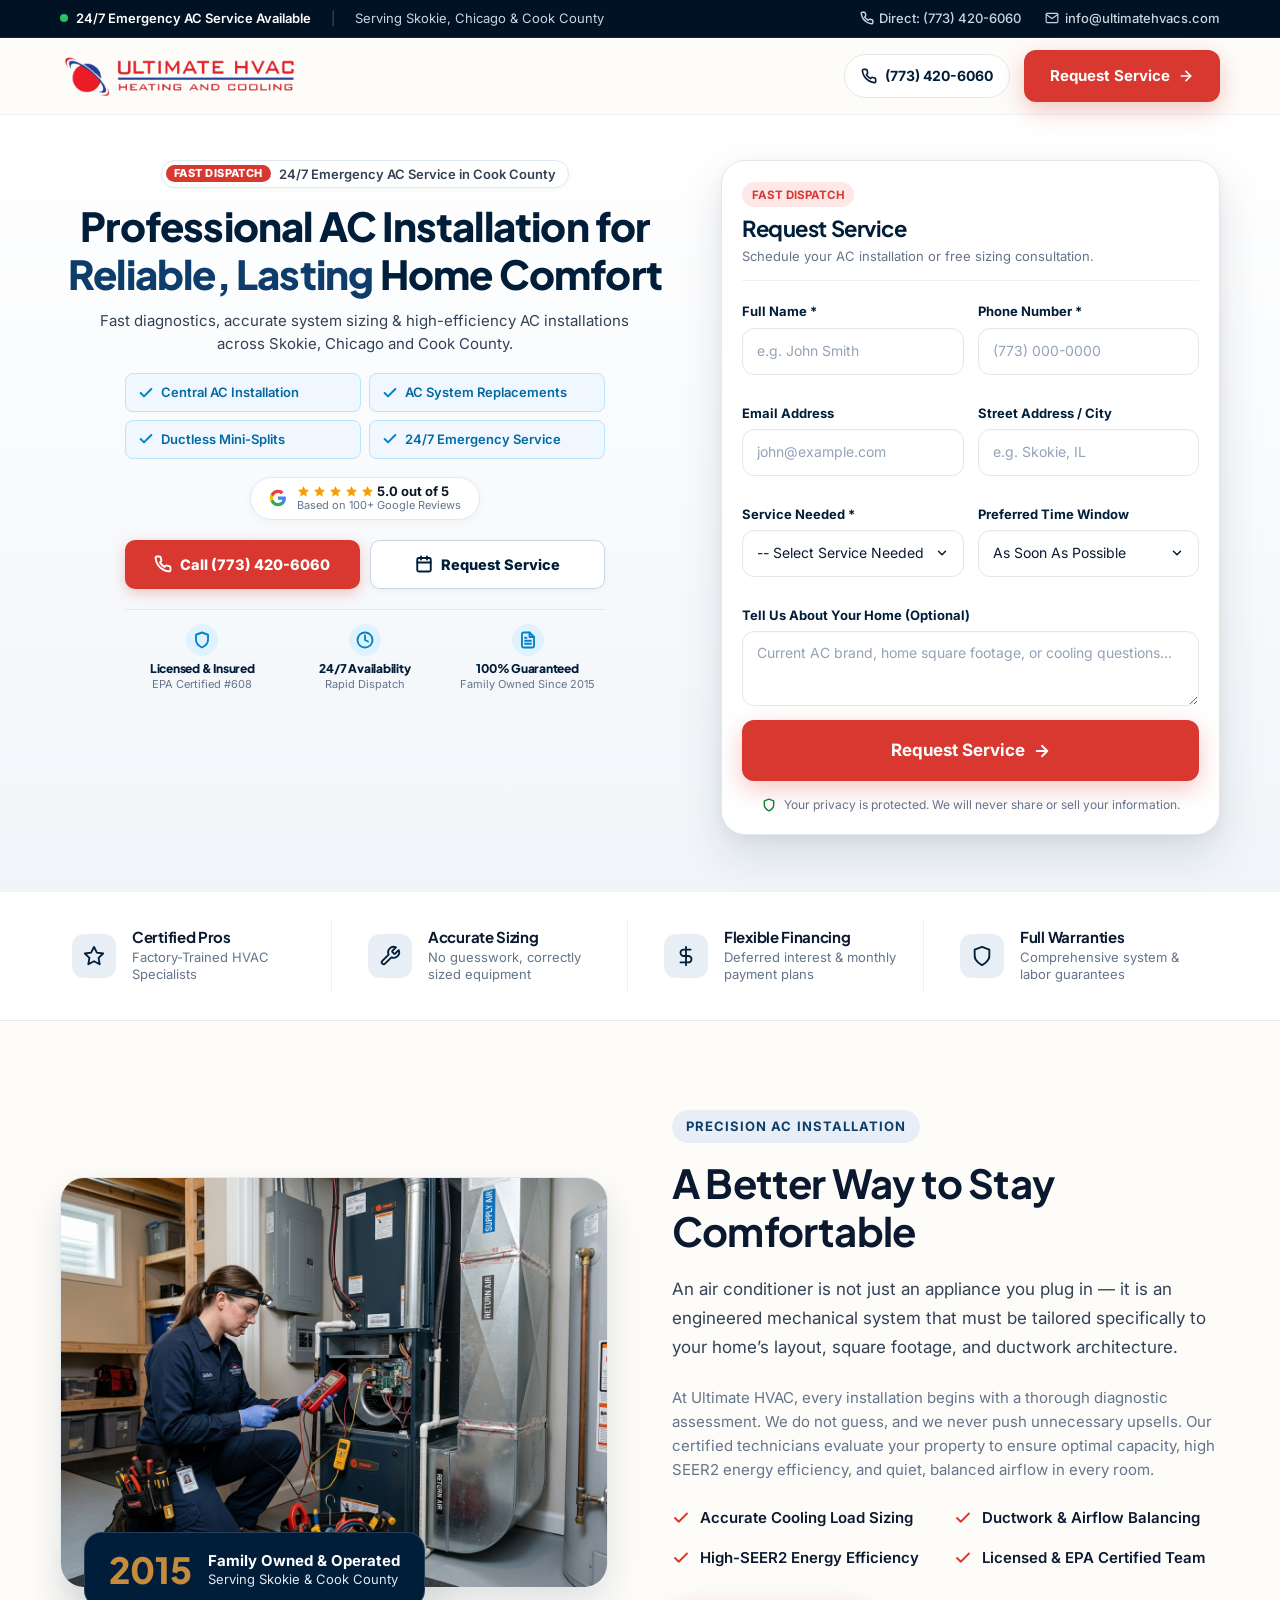
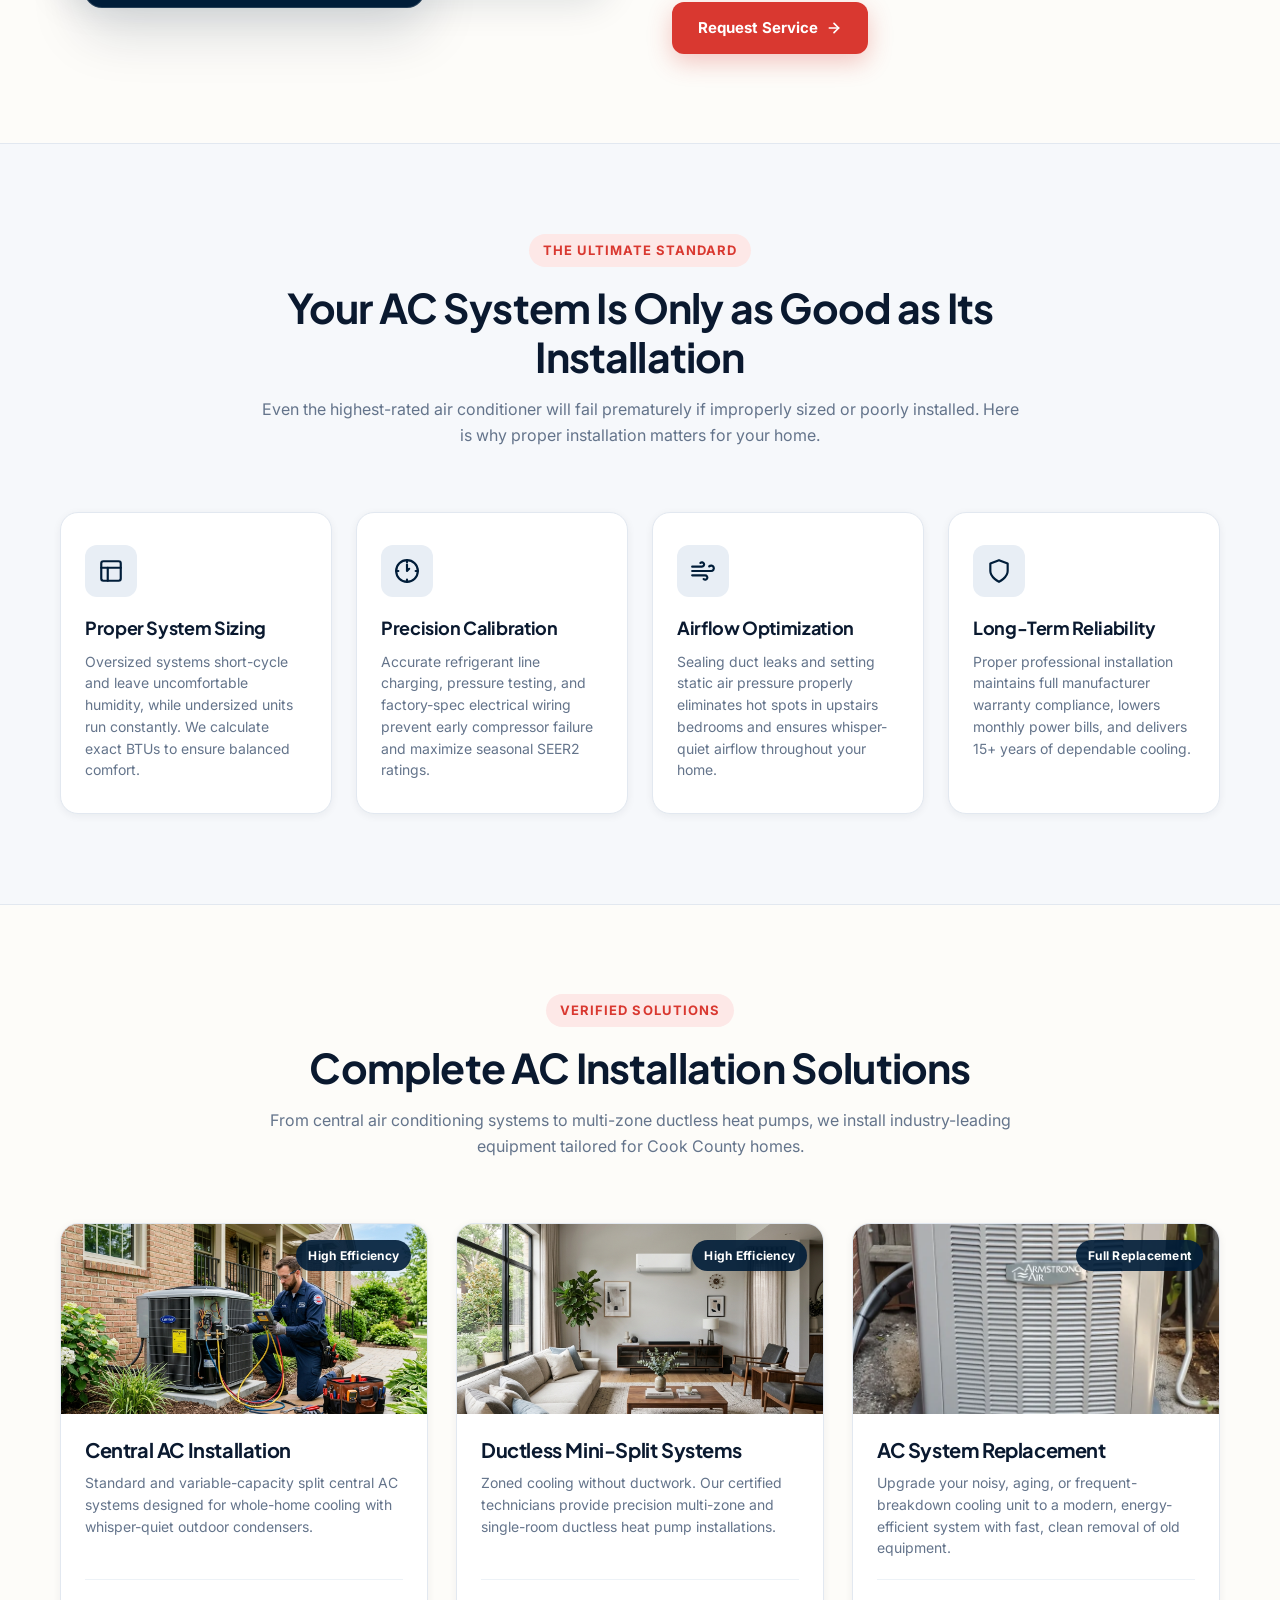
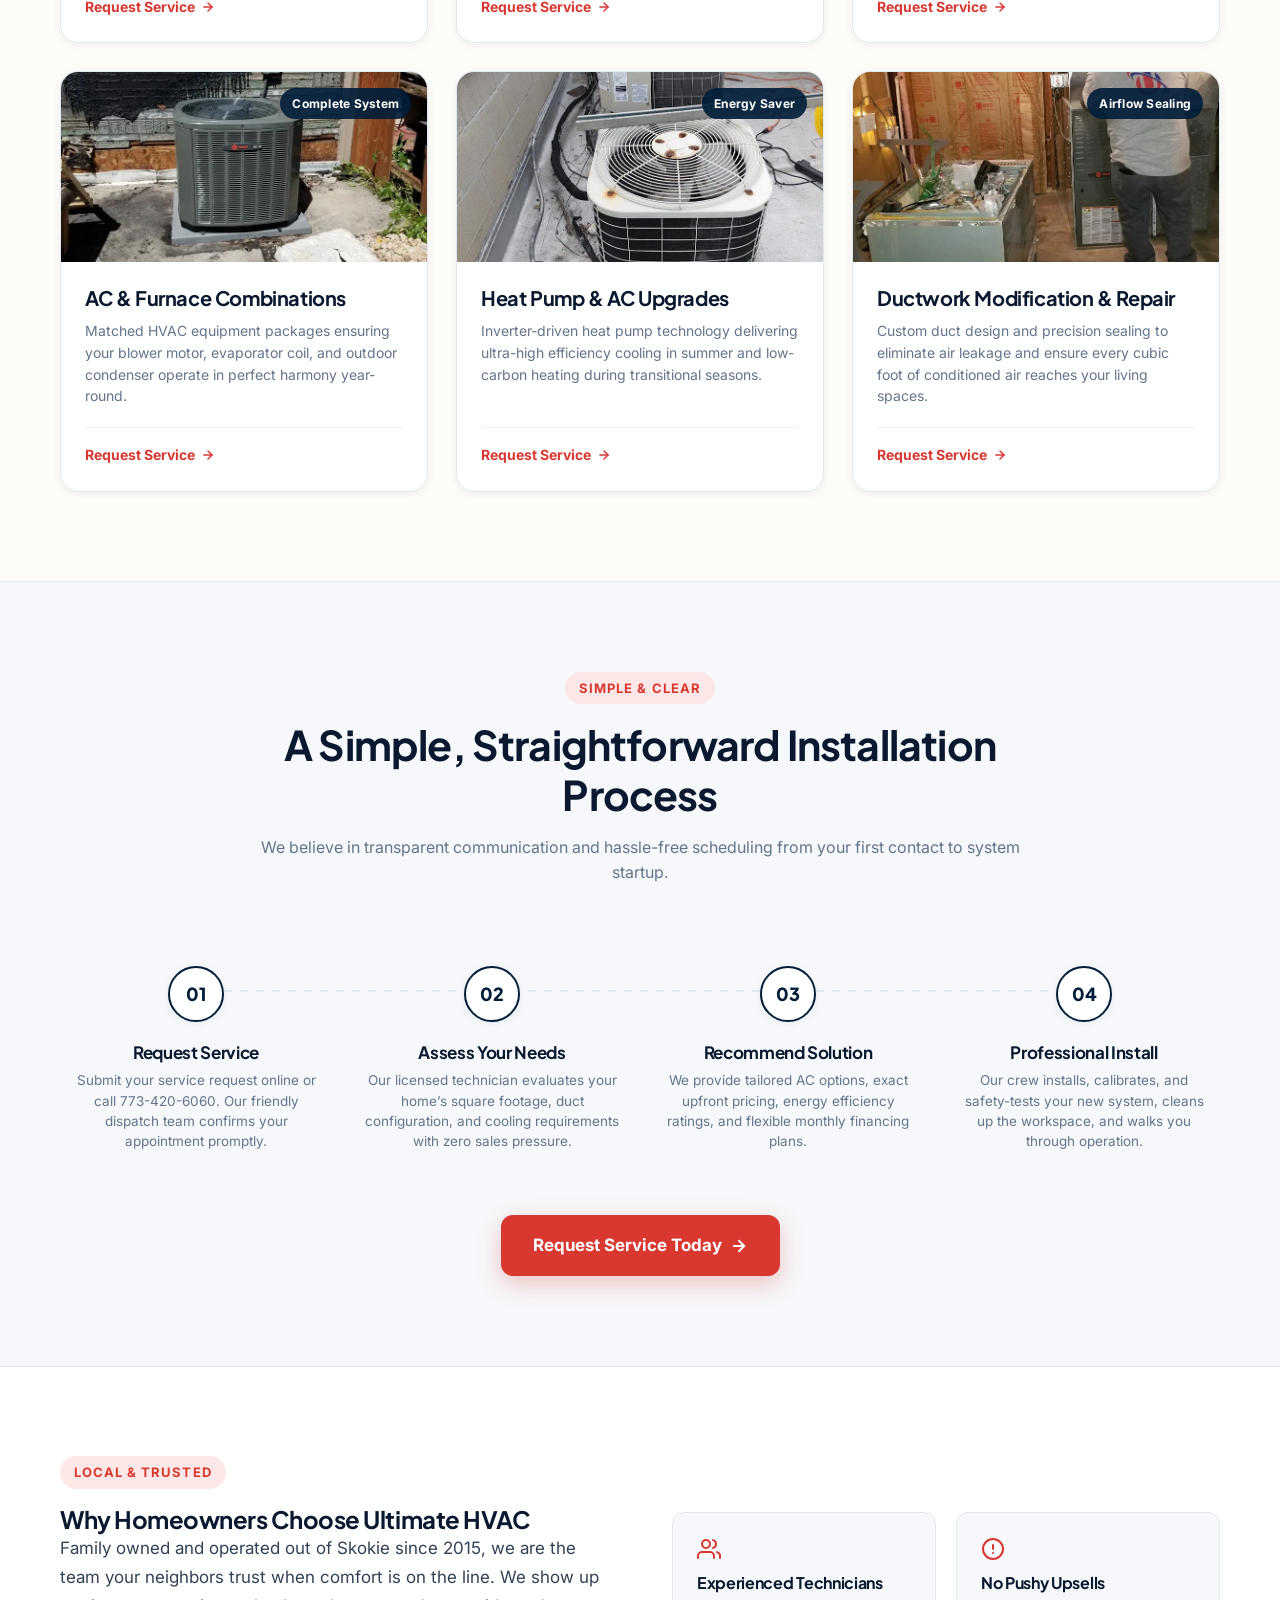
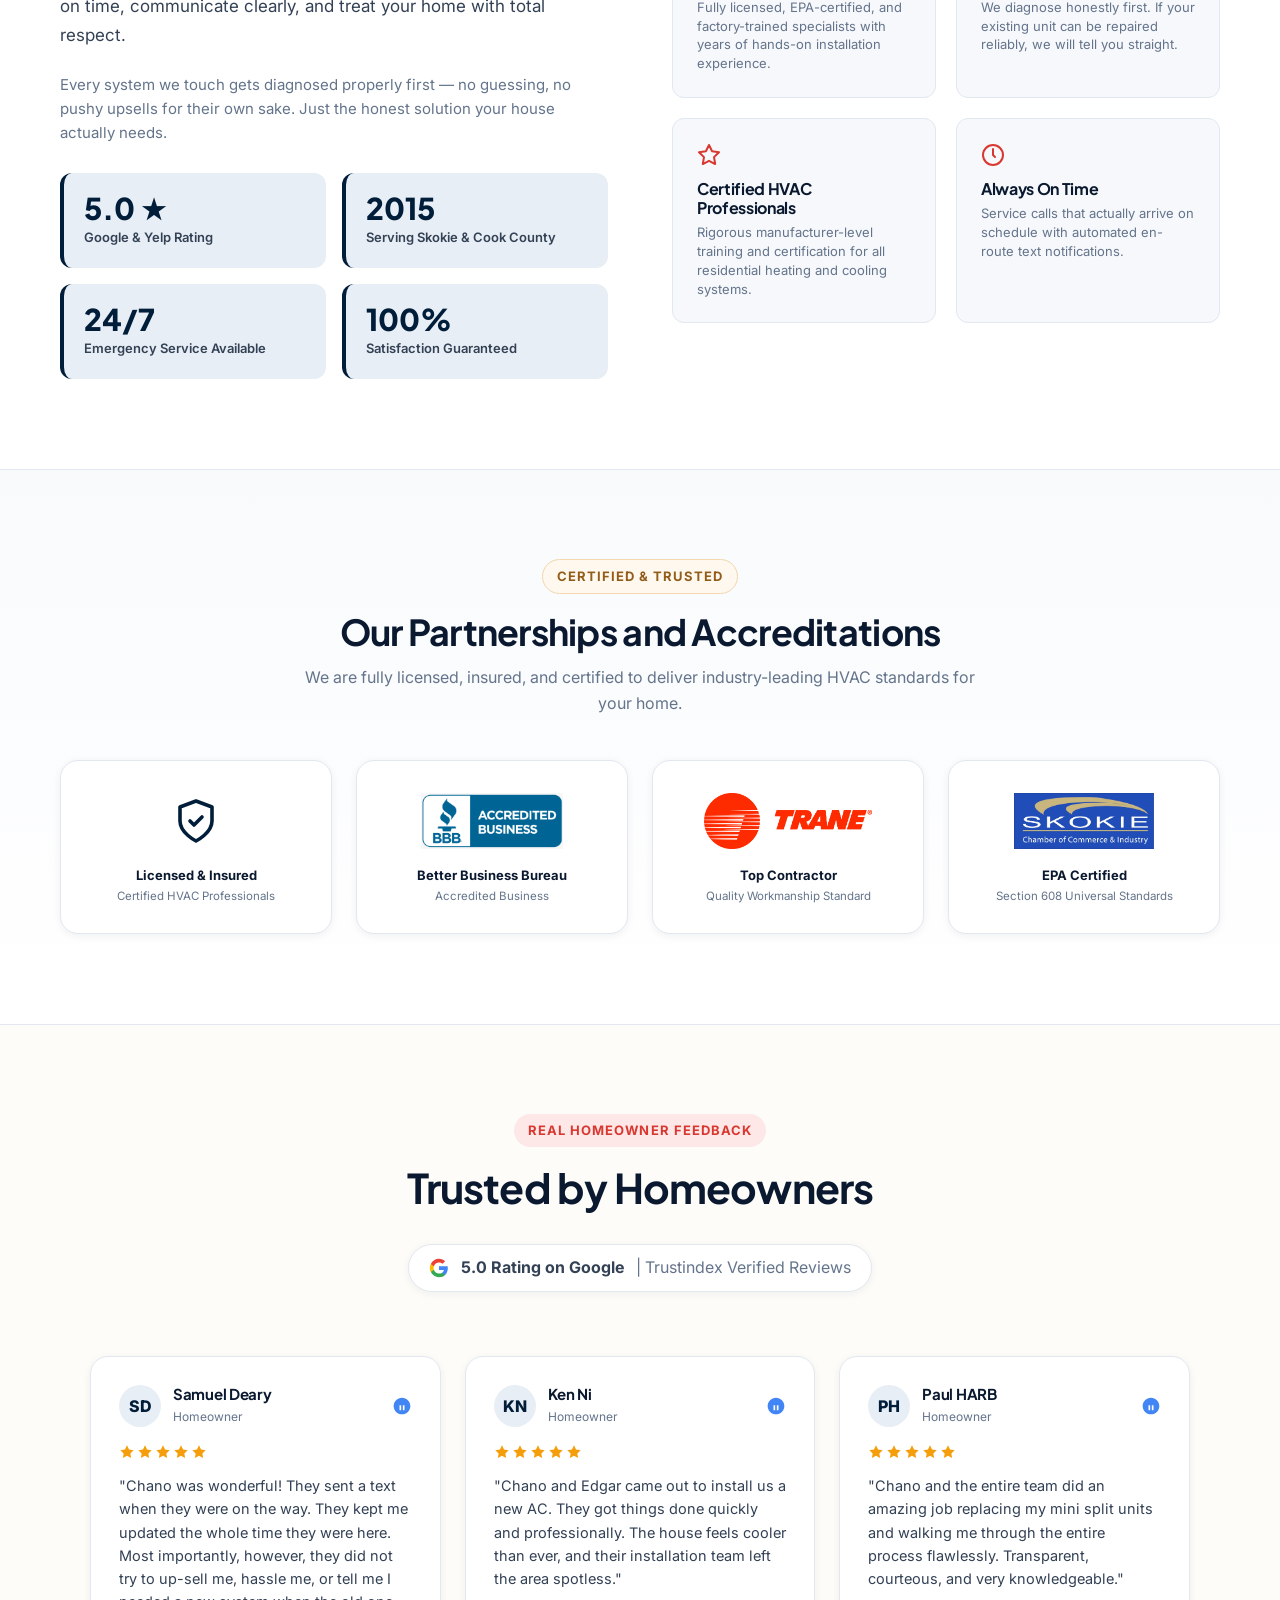
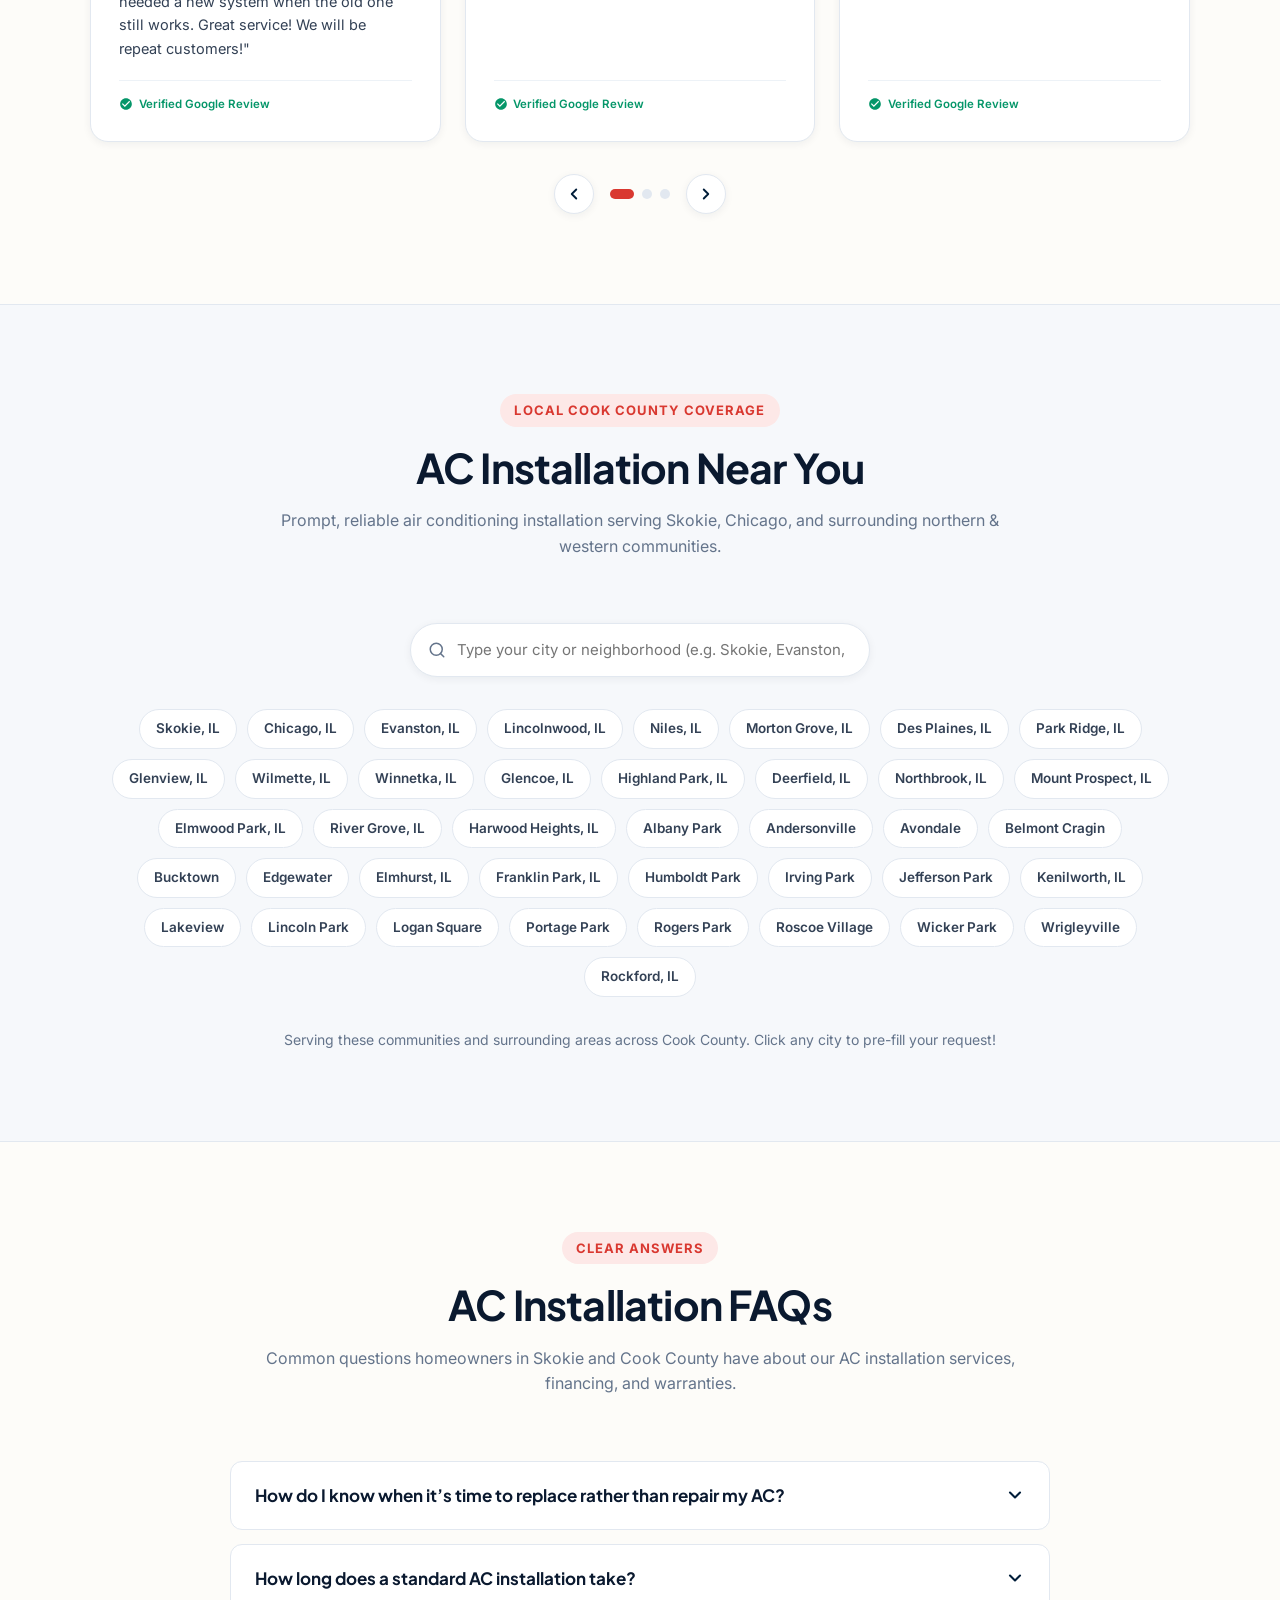
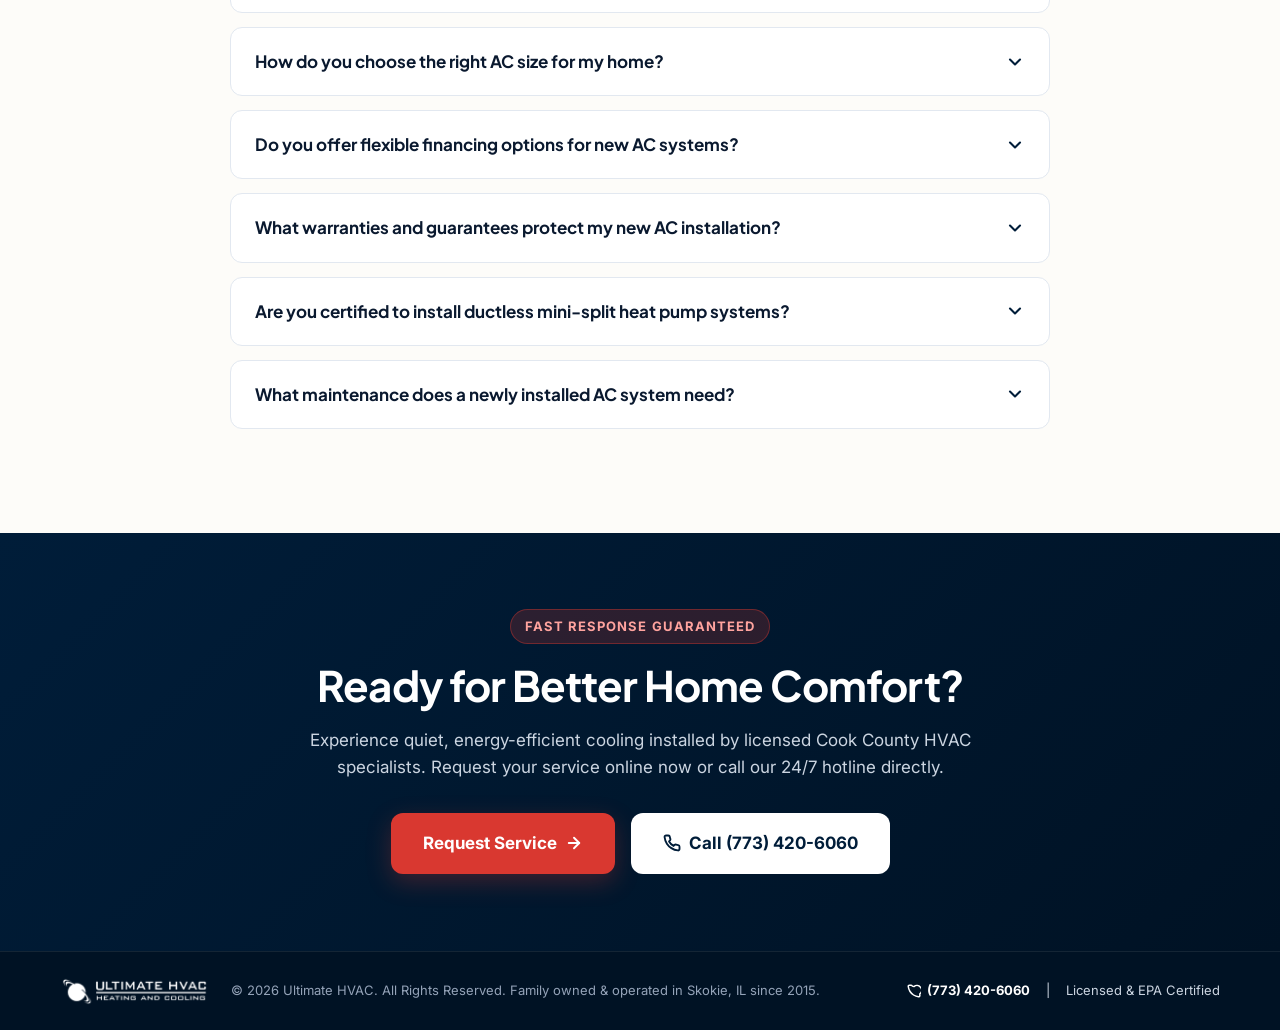
==== index.html @ 43d74edd "AC Installation or Thank You Page" ====
<!DOCTYPE html>
<html lang="en">
<head>
  <meta charset="UTF-8">
  <meta name="viewport" content="width=device-width, initial-scale=1.0">
  <title>Professional AC Installation in Skokie & Chicago, IL | Ultimate HVAC</title>
  <meta name="description" content="Professional AC installation and replacement by Ultimate HVAC. Certified HVAC professionals, licensed technicians, honest pricing, and 24/7 emergency service in Skokie, Chicago & Cook County. Request service today!">
  <link rel="canonical" href="https://staging.advancedmarketers.co/ultimatehvac/ac-installation/">
  <link rel="icon" type="image/webp" href="assets/images/favicon.webp">

  <!-- OpenGraph Metadata -->
  <meta property="og:title" content="Professional AC Installation | Ultimate HVAC">
  <meta property="og:description" content="Keep your home cool with professional AC installation from Ultimate HVAC. Sized and installed correctly the first time. Certified HVAC professionals & factory-trained technicians.">
  <meta property="og:image" content="assets/images/hero-ac-installation.jpg">
  <meta property="og:type" content="website">

  <!-- Stylesheet -->
  <link rel="stylesheet" href="css/styles.css">

  <!-- Schema.org LocalBusiness Structured Data -->
  <script type="application/ld+json">
  {
    "@context": "https://schema.org",
    "@type": "HVACBusiness",
    "name": "Ultimate HVAC",
    "image": "assets/images/logo.png",
    "telephone": "773-420-6060",
    "email": "info@ultimatehvacs.com",
    "address": {
      "@type": "PostalAddress",
      "addressLocality": "Skokie",
      "addressRegion": "IL",
      "addressCountry": "US"
    },
    "areaServed": ["Skokie", "Chicago", "Evanston", "Niles", "Morton Grove", "Des Plaines", "Cook County"],
    "aggregateRating": {
      "@type": "AggregateRating",
      "ratingValue": "5.0",
      "reviewCount": "100"
    },
    "openingHoursSpecification": [
      {
        "@type": "OpeningHoursSpecification",
        "dayOfWeek": ["Monday", "Tuesday", "Wednesday", "Thursday", "Friday"],
        "opens": "07:00",
        "closes": "17:00"
      },
      {
        "@type": "OpeningHoursSpecification",
        "dayOfWeek": ["Monday", "Tuesday", "Wednesday", "Thursday", "Friday", "Saturday", "Sunday"],
        "description": "24/7 Emergency Service Available"
      }
    ]
  }
  </script>
</head>
<body>

  <!-- ==========================================================================
       1. Top Emergency Alert Bar
       ========================================================================== -->
  <div class="top-bar" id="top-bar">
    <div class="container top-bar-inner">
      <div class="top-bar-left">
        <span class="emergency-pulse">
          <span class="pulse-dot" aria-hidden="true"></span>
          24/7 Emergency AC Service Available
        </span>
        <span class="top-bar-divider" style="opacity: 0.3;">|</span>
        <span style="font-size: 0.8125rem; color: #CBD5E1;">Serving Skokie, Chicago & Cook County</span>
      </div>
      <div class="top-bar-right">
        <a href="tel:773-420-6060" class="top-bar-link" id="topbar-phone-link">
          <svg width="14" height="14" viewBox="0 0 24 24" fill="none" stroke="currentColor" stroke-width="2.5" stroke-linecap="round" stroke-linejoin="round" aria-hidden="true"><path d="M22 16.92v3a2 2 0 0 1-2.18 2 19.79 19.79 0 0 1-8.63-3.07 19.5 19.5 0 0 1-6-6 19.79 19.79 0 0 1-3.07-8.67A2 2 0 0 1 4.11 2h3a2 2 0 0 1 2 1.72 12.84 12.84 0 0 0 .7 2.81 2 2 0 0 1-.45 2.11L8.09 9.91a16 16 0 0 0 6 6l1.27-1.27a2 2 0 0 1 2.11-.45 12.84 12.84 0 0 0 2.81.7A2 2 0 0 1 22 16.92z"/></svg>
          Direct: (773) 420-6060
        </a>
        <a href="mailto:info@ultimatehvacs.com" class="top-bar-link" id="topbar-email-link">
          <svg width="14" height="14" viewBox="0 0 24 24" fill="none" stroke="currentColor" stroke-width="2" stroke-linecap="round" stroke-linejoin="round" aria-hidden="true"><path d="M4 4h16c1.1 0 2 .9 2 2v12c0 1.1-.9 2-2 2H4c-1.1 0-2-.9-2-2V6c0-1.1.9-2 2-2z"/><polyline points="22,6 12,13 2,6"/></svg>
          info@ultimatehvacs.com
        </a>
      </div>
    </div>
  </div>

  <!-- ==========================================================================
       2. Header (Logo + Direct Phone + Request Service CTA)
       ========================================================================== -->
  <header class="site-header" id="main-header">
    <div class="container header-inner">
      <a href="#top" class="logo-wrapper" id="header-logo-link" aria-label="Ultimate HVAC Homepage">
        <img src="assets/images/logo.png" alt="Ultimate HVAC Logo" class="brand-logo" width="220" height="44">
      </a>

      <div class="header-ctas">
        <a href="tel:773-420-6060" class="header-phone" id="header-call-btn" title="Call Ultimate HVAC">
          <svg width="16" height="16" viewBox="0 0 24 24" fill="none" stroke="currentColor" stroke-width="2.5" stroke-linecap="round" stroke-linejoin="round" aria-hidden="true"><path d="M22 16.92v3a2 2 0 0 1-2.18 2 19.79 19.79 0 0 1-8.63-3.07 19.5 19.5 0 0 1-6-6 19.79 19.79 0 0 1-3.07-8.67A2 2 0 0 1 4.11 2h3a2 2 0 0 1 2 1.72 12.84 12.84 0 0 0 .7 2.81 2 2 0 0 1-.45 2.11L8.09 9.91a16 16 0 0 0 6 6l1.27-1.27a2 2 0 0 1 2.11-.45 12.84 12.84 0 0 0 2.81.7A2 2 0 0 1 22 16.92z"/></svg>
          <span>(773) 420-6060</span>
        </a>
        <a href="#request-service" class="btn btn-primary" id="header-request-service-btn">
          Request Service
          <svg width="16" height="16" viewBox="0 0 24 24" fill="none" stroke="currentColor" stroke-width="2.5" stroke-linecap="round" stroke-linejoin="round" aria-hidden="true"><line x1="5" y1="12" x2="19" y2="12"/><polyline points="12 5 19 12 12 19"/></svg>
        </a>
      </div>
    </div>
  </header>

  <main id="main-content">
    <!-- ==========================================================================
         3. Hero Section (Rebuilt with High-Converting Reference Structure)
         ========================================================================== -->
    <section class="hero-section" id="hero">
      <div class="container hero-grid">
        <!-- Hero Content Column -->
        <div class="hero-content">
          <!-- 1. Badge (top): Small pill/tag + supporting text in a single line, centered -->
          <div class="hero-badge-pill" id="hero-badge">
            <span class="hero-badge-tag">FAST DISPATCH</span>
            <span class="hero-badge-text">24/7 Emergency AC Service in Cook County</span>
          </div>

          <!-- 2. H1 Heading: Center-aligned, bold, large font -->
          <h1 class="hero-title" id="hero-heading">
            Professional AC Installation for <span class="highlight">Reliable, Lasting</span> Home Comfort
          </h1>

          <!-- 3. Description: Center-aligned, short paragraph below the H1 -->
          <p class="hero-subtitle" id="hero-description">
            Fast diagnostics, accurate system sizing & high-efficiency AC installations across Skokie, Chicago and Cook County.
          </p>

          <!-- 4. Checkpoints: 2-column, 2-row grid of light rounded pills with checkmark -->
          <div class="hero-checkpoints-grid" id="hero-checkpoints">
            <div class="checkpoint-pill">
              <svg width="16" height="16" viewBox="0 0 24 24" fill="none" stroke="currentColor" stroke-width="3" stroke-linecap="round" stroke-linejoin="round" aria-hidden="true"><polyline points="20 6 9 17 4 12"/></svg>
              <span>Central AC Installation</span>
            </div>
            <div class="checkpoint-pill">
              <svg width="16" height="16" viewBox="0 0 24 24" fill="none" stroke="currentColor" stroke-width="3" stroke-linecap="round" stroke-linejoin="round" aria-hidden="true"><polyline points="20 6 9 17 4 12"/></svg>
              <span>AC System Replacements</span>
            </div>
            <div class="checkpoint-pill">
              <svg width="16" height="16" viewBox="0 0 24 24" fill="none" stroke="currentColor" stroke-width="3" stroke-linecap="round" stroke-linejoin="round" aria-hidden="true"><polyline points="20 6 9 17 4 12"/></svg>
              <span>Ductless Mini-Splits</span>
            </div>
            <div class="checkpoint-pill">
              <svg width="16" height="16" viewBox="0 0 24 24" fill="none" stroke="currentColor" stroke-width="3" stroke-linecap="round" stroke-linejoin="round" aria-hidden="true"><polyline points="20 6 9 17 4 12"/></svg>
              <span>24/7 Emergency Service</span>
            </div>
          </div>

          <!-- 5. Google Rating Badge: Centered pill-shaped badge with Google "G" logo, star rating & reviews -->
          <div class="hero-google-rating-pill" id="hero-google-rating">
            <svg class="google-logo-svg" width="18" height="18" viewBox="0 0 24 24" aria-hidden="true">
              <path fill="#4285F4" d="M22.56 12.25c0-.78-.07-1.53-.2-2.25H12v4.26h5.92c-.26 1.37-1.04 2.53-2.21 3.31v2.77h3.57c2.08-1.92 3.28-4.74 3.28-8.09z"/>
              <path fill="#34A853" d="M12 23c2.97 0 5.46-.98 7.28-2.66l-3.57-2.77c-.98.66-2.23 1.06-3.71 1.06-2.86 0-5.29-1.93-6.16-4.53H2.18v2.84C3.99 20.53 7.7 23 12 23z"/>
              <path fill="#FBBC05" d="M5.84 14.09c-.22-.66-.35-1.36-.35-2.09s.13-1.43.35-2.09V7.06H2.18C1.43 8.55 1 10.22 1 12s.43 3.45 1.18 4.94l2.85-2.22.81-.63z"/>
              <path fill="#EA4335" d="M12 5.38c1.62 0 3.06.56 4.21 1.64l3.15-3.15C17.45 2.09 14.97 1 12 1 7.7 1 3.99 3.47 2.18 7.06l3.66 2.84c.87-2.6 3.3-4.52 6.16-4.52z"/>
            </svg>
            <div class="google-rating-stars-text">
              <div class="rating-stars-inline">
                <svg width="13" height="13" viewBox="0 0 24 24" fill="#F59E0B"><polygon points="12 2 15.09 8.26 22 9.27 17 14.14 18.18 21.02 12 17.77 5.82 21.02 7 14.14 2 9.27 8.91 8.26 12 2"/></svg>
                <svg width="13" height="13" viewBox="0 0 24 24" fill="#F59E0B"><polygon points="12 2 15.09 8.26 22 9.27 17 14.14 18.18 21.02 12 17.77 5.82 21.02 7 14.14 2 9.27 8.91 8.26 12 2"/></svg>
                <svg width="13" height="13" viewBox="0 0 24 24" fill="#F59E0B"><polygon points="12 2 15.09 8.26 22 9.27 17 14.14 18.18 21.02 12 17.77 5.82 21.02 7 14.14 2 9.27 8.91 8.26 12 2"/></svg>
                <svg width="13" height="13" viewBox="0 0 24 24" fill="#F59E0B"><polygon points="12 2 15.09 8.26 22 9.27 17 14.14 18.18 21.02 12 17.77 5.82 21.02 7 14.14 2 9.27 8.91 8.26 12 2"/></svg>
                <svg width="13" height="13" viewBox="0 0 24 24" fill="#F59E0B"><polygon points="12 2 15.09 8.26 22 9.27 17 14.14 18.18 21.02 12 17.77 5.82 21.02 7 14.14 2 9.27 8.91 8.26 12 2"/></svg>
                <strong>5.0 out of 5</strong>
              </div>
              <span class="rating-subtext">Based on 100+ Google Reviews</span>
            </div>
          </div>

          <!-- 6. CTA Buttons: Two buttons side-by-side — primary "Call" & secondary "Request Service" -->
          <div class="hero-cta-buttons" id="hero-actions">
            <a href="tel:773-420-6060" class="btn-hero-call" id="hero-call-cta">
              <svg width="18" height="18" viewBox="0 0 24 24" fill="none" stroke="currentColor" stroke-width="2.5" stroke-linecap="round" stroke-linejoin="round" aria-hidden="true"><path d="M22 16.92v3a2 2 0 0 1-2.18 2 19.79 19.79 0 0 1-8.63-3.07 19.5 19.5 0 0 1-6-6 19.79 19.79 0 0 1-3.07-8.67A2 2 0 0 1 4.11 2h3a2 2 0 0 1 2 1.72 12.84 12.84 0 0 0 .7 2.81 2 2 0 0 1-.45 2.11L8.09 9.91a16 16 0 0 0 6 6l1.27-1.27a2 2 0 0 1 2.11-.45 12.84 12.84 0 0 0 2.81.7A2 2 0 0 1 22 16.92z"/></svg>
              <span>Call (773) 420-6060</span>
            </a>
            <a href="#request-service" class="btn-hero-request" id="hero-request-cta">
              <svg width="18" height="18" viewBox="0 0 24 24" fill="none" stroke="currentColor" stroke-width="2.5" stroke-linecap="round" stroke-linejoin="round" aria-hidden="true"><rect x="3" y="4" width="18" height="18" rx="2" ry="2"/><line x1="16" y1="2" x2="16" y2="6"/><line x1="8" y1="2" x2="8" y2="6"/><line x1="3" y1="10" x2="21" y2="10"/></svg>
              <span>Request Service</span>
            </a>
          </div>

          <!-- 7. Trust Indicators: Thin divider line + 3-column row with icon + heading + sub-text -->
          <div class="hero-trust-indicators" id="hero-trust-row">
            <div class="trust-indicator-item">
              <div class="trust-indicator-icon">
                <svg width="18" height="18" viewBox="0 0 24 24" fill="none" stroke="currentColor" stroke-width="2.5" stroke-linecap="round" stroke-linejoin="round" aria-hidden="true"><path d="M12 22s8-4 8-10V5l-8-3-8 3v7c0 6 8 10 8 10z"/></svg>
              </div>
              <h4>Licensed & Insured</h4>
              <p>EPA Certified #608</p>
            </div>

            <div class="trust-indicator-item">
              <div class="trust-indicator-icon">
                <svg width="18" height="18" viewBox="0 0 24 24" fill="none" stroke="currentColor" stroke-width="2.5" stroke-linecap="round" stroke-linejoin="round" aria-hidden="true"><circle cx="12" cy="12" r="10"/><polyline points="12 6 12 12 16 14"/></svg>
              </div>
              <h4>24/7 Availability</h4>
              <p>Rapid Dispatch</p>
            </div>

            <div class="trust-indicator-item">
              <div class="trust-indicator-icon">
                <svg width="18" height="18" viewBox="0 0 24 24" fill="none" stroke="currentColor" stroke-width="2.5" stroke-linecap="round" stroke-linejoin="round" aria-hidden="true"><path d="M14 2H6a2 2 0 0 0-2 2v16a2 2 0 0 0 2 2h12a2 2 0 0 0 2-2V8z"/><polyline points="14 2 14 8 20 8"/><line x1="16" y1="13" x2="8" y2="13"/><line x1="16" y1="17" x2="8" y2="17"/><polyline points="10 9 9 9 8 9"/></svg>
              </div>
              <h4>100% Guaranteed</h4>
              <p>Family Owned Since 2015</p>
            </div>
          </div>
        </div>

        <!-- Right Form Column (Replacing Hero Image) -->
        <div class="hero-form-wrapper" id="request-service">
          <div class="hero-form-card" id="service-form-container">
            <div id="service-form-inner">
              <div class="hero-form-header">
                <span class="hero-form-badge">Fast Dispatch</span>
                <h3>Request Service</h3>
                <p>Schedule your AC installation or free sizing consultation.</p>
              </div>

              <form id="ac-service-request-form" novalidate>
                <div class="form-row">
                  <div class="form-group">
                    <label for="fullname">Full Name *</label>
                    <input type="text" id="fullname" name="fullname" class="form-control" placeholder="e.g. John Smith" required>
                    <div class="field-error">Please enter your full name</div>
                  </div>

                  <div class="form-group">
                    <label for="phone">Phone Number *</label>
                    <input type="tel" id="phone" name="phone" class="form-control" placeholder="(773) 000-0000" required>
                    <div class="field-error">Please enter a valid phone number</div>
                  </div>
                </div>

                <div class="form-row">
                  <div class="form-group">
                    <label for="email">Email Address</label>
                    <input type="email" id="email" name="email" class="form-control" placeholder="john@example.com">
                    <div class="field-error">Please enter a valid email</div>
                  </div>

                  <div class="form-group">
                    <label for="address">Street Address / City</label>
                    <input type="text" id="address" name="address" class="form-control" placeholder="e.g. Skokie, IL">
                  </div>
                </div>

                <div class="form-row">
                  <div class="form-group">
                    <label for="service_type">Service Needed *</label>
                    <select id="service_type" name="service_type" class="form-control" required>
                      <option value="">-- Select Service Needed --</option>
                      <option value="Central AC Installation">New Central AC Installation</option>
                      <option value="AC Replacement">AC System Replacement</option>
                      <option value="Ductless Mini-Split Installation">Ductless Mini-Split Installation</option>
                      <option value="AC & Furnace Combination">AC & Furnace Combination</option>
                      <option value="Heat Pump & AC Upgrade">Energy-Efficient Heat Pump Upgrade</option>
                      <option value="Ductwork Optimization">Ductwork Modification & Airflow</option>
                      <option value="System Sizing Assessment">AC Diagnostic & Sizing Consultation</option>
                    </select>
                    <div class="field-error">Please select a service</div>
                  </div>

                  <div class="form-group">
                    <label for="preferred_time">Preferred Time Window</label>
                    <select id="preferred_time" name="preferred_time" class="form-control">
                      <option value="As Soon As Possible">As Soon As Possible</option>
                      <option value="Morning (7:00 AM - 12:00 PM)">Morning (7:00 AM - 12:00 PM)</option>
                      <option value="Afternoon (12:00 PM - 5:00 PM)">Afternoon (12:00 PM - 5:00 PM)</option>
                      <option value="Weekend / Emergency">Emergency / Specific Day</option>
                    </select>
                  </div>
                </div>

                <div class="form-group">
                  <label for="notes">Tell Us About Your Home (Optional)</label>
                  <textarea id="notes" name="notes" class="form-control" placeholder="Current AC brand, home square footage, or cooling questions..."></textarea>
                </div>

                <button type="submit" class="btn btn-primary btn-lg" style="width: 100%;" id="submit-request-btn">
                  Request Service
                  <svg width="18" height="18" viewBox="0 0 24 24" fill="none" stroke="currentColor" stroke-width="2.5" stroke-linecap="round" stroke-linejoin="round" aria-hidden="true"><line x1="5" y1="12" x2="19" y2="12"/><polyline points="12 5 19 12 12 19"/></svg>
                </button>

                <div class="form-trust-guarantee">
                  <svg width="14" height="14" viewBox="0 0 24 24" fill="none" stroke="currentColor" stroke-width="2.5" stroke-linecap="round" stroke-linejoin="round" aria-hidden="true"><path d="M12 22s8-4 8-10V5l-8-3-8 3v7c0 6 8 10 8 10z"/></svg>
                  <span>Your privacy is protected. We will never share or sell your information.</span>
                </div>
              </form>
            </div>

            <!-- Submission Confirmation State -->
            <div id="service-form-success" class="form-success-state">
              <div class="success-icon-circle">
                <svg width="32" height="32" viewBox="0 0 24 24" fill="none" stroke="currentColor" stroke-width="3" stroke-linecap="round" stroke-linejoin="round" aria-hidden="true"><polyline points="20 6 9 17 4 12"/></svg>
              </div>
              <h4>Service Request Received!</h4>
              <p id="submitted-customer-summary">
                Thank you! An Ultimate HVAC representative will contact you shortly to confirm your AC installation appointment.
              </p>
              <div style="background: var(--color-bg-subtle); padding: 1rem; border-radius: var(--radius-md); margin-bottom: 1.5rem; text-align: left; font-size: 0.875rem;">
                <strong>Need immediate assistance?</strong><br>
                Call our dispatch line at <a href="tel:773-420-6060" style="color: var(--color-cta); font-weight: 700;">(773) 420-6060</a> (Available 24/7).
              </div>
              <button type="button" class="btn btn-secondary" id="reset-form-btn">
                Submit Another Request
              </button>
            </div>
          </div>
        </div>
      </div>
    </section>

    <!-- ==========================================================================
         4. Trust / Benefits Bar
         ========================================================================== -->
    <section class="trust-bar-section" aria-label="Key Trust Factors">
      <div class="container">
        <div class="trust-bar-grid">
          <div class="trust-item">
            <div class="trust-icon-box">
              <svg width="22" height="22" viewBox="0 0 24 24" fill="none" stroke="currentColor" stroke-width="2" stroke-linecap="round" stroke-linejoin="round" aria-hidden="true"><path d="M12 2l3.09 6.26L22 9.27l-5 4.87 1.18 6.88L12 17.77l-6.18 3.25L7 14.14 2 9.27l6.91-1.01L12 2z"/></svg>
            </div>
            <div class="trust-text">
              <h4>Certified Pros</h4>
              <p>Factory-Trained HVAC Specialists</p>
            </div>
          </div>

          <div class="trust-item">
            <div class="trust-icon-box">
              <svg width="22" height="22" viewBox="0 0 24 24" fill="none" stroke="currentColor" stroke-width="2" stroke-linecap="round" stroke-linejoin="round" aria-hidden="true"><path d="M14.7 6.3a1 1 0 0 0 0 1.4l1.6 1.6a1 1 0 0 0 1.4 0l3.77-3.77a6 6 0 0 1-7.94 7.94l-6.91 6.91a2.12 2.12 0 0 1-3-3l6.91-6.91a6 6 0 0 1 7.94-7.94l-3.76 3.76z"/></svg>
            </div>
            <div class="trust-text">
              <h4>Accurate Sizing</h4>
              <p>No guesswork, correctly sized equipment</p>
            </div>
          </div>

          <div class="trust-item">
            <div class="trust-icon-box">
              <svg width="22" height="22" viewBox="0 0 24 24" fill="none" stroke="currentColor" stroke-width="2" stroke-linecap="round" stroke-linejoin="round" aria-hidden="true"><path d="M12 2v20M17 5H9.5a3.5 3.5 0 0 0 0 7h5a3.5 3.5 0 0 1 0 7H6"/></svg>
            </div>
            <div class="trust-text">
              <h4>Flexible Financing</h4>
              <p>Deferred interest & monthly payment plans</p>
            </div>
          </div>

          <div class="trust-item">
            <div class="trust-icon-box">
              <svg width="22" height="22" viewBox="0 0 24 24" fill="none" stroke="currentColor" stroke-width="2" stroke-linecap="round" stroke-linejoin="round" aria-hidden="true"><path d="M12 22s8-4 8-10V5l-8-3-8 3v7c0 6 8 10 8 10z"/></svg>
            </div>
            <div class="trust-text">
              <h4>Full Warranties</h4>
              <p>Comprehensive system & labor guarantees</p>
            </div>
          </div>
        </div>
      </div>
    </section>

    <!-- ==========================================================================
         5. AC Installation Introduction
         ========================================================================== -->
    <section class="intro-section section-padding" id="about-installation">
      <div class="container intro-grid">
        <div class="intro-image-container">
          <div class="intro-main-image">
            <img src="assets/images/intro-technician.jpg" alt="Ultimate HVAC certified technician inspecting indoor air handler and furnace installation" width="560" height="420" loading="lazy">
          </div>
          <div class="intro-experience-card" id="intro-experience-badge">
            <div class="exp-years">2015</div>
            <div class="exp-label">
              <strong>Family Owned & Operated</strong>
              Serving Skokie & Cook County
            </div>
          </div>
        </div>

        <div class="intro-content">
          <div class="eyebrow navy">Precision AC Installation</div>
          <h2>A Better Way to Stay Comfortable</h2>
          <p class="intro-lead">
            An air conditioner is not just an appliance you plug in — it is an engineered mechanical system that must be tailored specifically to your home’s layout, square footage, and ductwork architecture.
          </p>
          <p style="color: var(--color-text-muted); margin-bottom: 1.5rem; font-size: 0.9375rem;">
            At Ultimate HVAC, every installation begins with a thorough diagnostic assessment. We do not guess, and we never push unnecessary upsells. Our certified technicians evaluate your property to ensure optimal capacity, high SEER2 energy efficiency, and quiet, balanced airflow in every room.
          </p>

          <div class="intro-checklist">
            <div class="checklist-item">
              <svg width="18" height="18" viewBox="0 0 24 24" fill="none" stroke="currentColor" stroke-width="2.5" stroke-linecap="round" stroke-linejoin="round" aria-hidden="true"><polyline points="20 6 9 17 4 12"/></svg>
              <span>Accurate Cooling Load Sizing</span>
            </div>
            <div class="checklist-item">
              <svg width="18" height="18" viewBox="0 0 24 24" fill="none" stroke="currentColor" stroke-width="2.5" stroke-linecap="round" stroke-linejoin="round" aria-hidden="true"><polyline points="20 6 9 17 4 12"/></svg>
              <span>Ductwork & Airflow Balancing</span>
            </div>
            <div class="checklist-item">
              <svg width="18" height="18" viewBox="0 0 24 24" fill="none" stroke="currentColor" stroke-width="2.5" stroke-linecap="round" stroke-linejoin="round" aria-hidden="true"><polyline points="20 6 9 17 4 12"/></svg>
              <span>High-SEER2 Energy Efficiency</span>
            </div>
            <div class="checklist-item">
              <svg width="18" height="18" viewBox="0 0 24 24" fill="none" stroke="currentColor" stroke-width="2.5" stroke-linecap="round" stroke-linejoin="round" aria-hidden="true"><polyline points="20 6 9 17 4 12"/></svg>
              <span>Licensed & EPA Certified Team</span>
            </div>
          </div>

          <a href="#request-service" class="btn btn-primary" id="intro-request-btn">
            Request Service
            <svg width="16" height="16" viewBox="0 0 24 24" fill="none" stroke="currentColor" stroke-width="2.5" stroke-linecap="round" stroke-linejoin="round" aria-hidden="true"><line x1="5" y1="12" x2="19" y2="12"/><polyline points="12 5 19 12 12 19"/></svg>
          </a>
        </div>
      </div>
    </section>

    <!-- ==========================================================================
         6. Why Professional Installation Matters (Diagnostic Cards)
         ========================================================================== -->
    <section class="matters-section section-padding" id="why-installation-matters">
      <div class="container">
        <div class="section-header">
          <div class="eyebrow">The Ultimate Standard</div>
          <h2>Your AC System Is Only as Good as Its Installation</h2>
          <p>Even the highest-rated air conditioner will fail prematurely if improperly sized or poorly installed. Here is why proper installation matters for your home.</p>
        </div>

        <div class="matters-grid">
          <div class="matter-card" id="matter-card-sizing">
            <div class="matter-icon-box">
              <svg width="26" height="26" viewBox="0 0 24 24" fill="none" stroke="currentColor" stroke-width="2" stroke-linecap="round" stroke-linejoin="round" aria-hidden="true"><rect x="3" y="3" width="18" height="18" rx="2" ry="2"/><line x1="3" y1="9" x2="21" y2="9"/><line x1="9" y1="21" x2="9" y2="9"/></svg>
            </div>
            <h3>Proper System Sizing</h3>
            <p>Oversized systems short-cycle and leave uncomfortable humidity, while undersized units run constantly. We calculate exact BTUs to ensure balanced comfort.</p>
          </div>

          <div class="matter-card" id="matter-card-calibration">
            <div class="matter-icon-box">
              <svg width="26" height="26" viewBox="0 0 24 24" fill="none" stroke="currentColor" stroke-width="2" stroke-linecap="round" stroke-linejoin="round" aria-hidden="true"><circle cx="12" cy="12" r="10"/><polyline points="12 6 12 12 14 10"/><path d="M12 2v2M12 20v2M2 12h2M20 12h2"/></svg>
            </div>
            <h3>Precision Calibration</h3>
            <p>Accurate refrigerant line charging, pressure testing, and factory-spec electrical wiring prevent early compressor failure and maximize seasonal SEER2 ratings.</p>
          </div>

          <div class="matter-card" id="matter-card-airflow">
            <div class="matter-icon-box">
              <svg width="26" height="26" viewBox="0 0 24 24" fill="none" stroke="currentColor" stroke-width="2" stroke-linecap="round" stroke-linejoin="round" aria-hidden="true"><path d="M9.59 4.59A2 2 0 1 1 11 8H2m10.59 11.41A2 2 0 1 0 14 16H2m15.73-8.27A2.5 2.5 0 1 1 19.5 12H2"/></svg>
            </div>
            <h3>Airflow Optimization</h3>
            <p>Sealing duct leaks and setting static air pressure properly eliminates hot spots in upstairs bedrooms and ensures whisper-quiet airflow throughout your home.</p>
          </div>

          <div class="matter-card" id="matter-card-warranty">
            <div class="matter-icon-box">
              <svg width="26" height="26" viewBox="0 0 24 24" fill="none" stroke="currentColor" stroke-width="2" stroke-linecap="round" stroke-linejoin="round" aria-hidden="true"><path d="M12 22s8-4 8-10V5l-8-3-8 3v7c0 6 8 10 8 10z"/></svg>
            </div>
            <h3>Long-Term Reliability</h3>
            <p>Proper professional installation maintains full manufacturer warranty compliance, lowers monthly power bills, and delivers 15+ years of dependable cooling.</p>
          </div>
        </div>
      </div>
    </section>

    <!-- ==========================================================================
         7. Complete AC Installation Solutions (Verified Services)
         ========================================================================== -->
    <section class="services-section section-padding" id="services-section">
      <div class="container">
        <div class="section-header">
          <div class="eyebrow">Verified Solutions</div>
          <h2>Complete AC Installation Solutions</h2>
          <p>From central air conditioning systems to multi-zone ductless heat pumps, we install industry-leading equipment tailored for Cook County homes.</p>
        </div>

        <div class="services-grid">
          <!-- Service Card 1 -->
          <div class="service-card" id="service-central-ac" data-service-preset="Central AC Installation">
            <div class="service-card-media">
              <img src="assets/images/hero-ac-installation.jpg" alt="Central Air Conditioning System Installation" width="400" height="200" loading="lazy">
              <span class="service-badge">High Efficiency</span>
            </div>
            <div class="service-card-body">
              <h3>Central AC Installation</h3>
              <p>Standard and variable-capacity split central AC systems designed for whole-home cooling with whisper-quiet outdoor condensers.</p>
              <div class="service-card-footer">
                <a href="#request-service" class="service-link">
                  Request Service
                  <svg width="14" height="14" viewBox="0 0 24 24" fill="none" stroke="currentColor" stroke-width="2.5" stroke-linecap="round" stroke-linejoin="round" aria-hidden="true"><line x1="5" y1="12" x2="19" y2="12"/><polyline points="12 5 19 12 12 19"/></svg>
                </a>
              </div>
            </div>
          </div>

          <!-- Service Card 2 -->
          <div class="service-card" id="service-minisplit" data-service-preset="Ductless Mini-Split Installation">
            <div class="service-card-media">
              <img src="assets/images/minisplit-living.jpg" alt="Ductless Mini Split Installation in Living Room" width="400" height="200" loading="lazy">
              <span class="service-badge">High Efficiency</span>
            </div>
            <div class="service-card-body">
              <h3>Ductless Mini-Split Systems</h3>
              <p>Zoned cooling without ductwork. Our certified technicians provide precision multi-zone and single-room ductless heat pump installations.</p>
              <div class="service-card-footer">
                <a href="#request-service" class="service-link">
                  Request Service
                  <svg width="14" height="14" viewBox="0 0 24 24" fill="none" stroke="currentColor" stroke-width="2.5" stroke-linecap="round" stroke-linejoin="round" aria-hidden="true"><line x1="5" y1="12" x2="19" y2="12"/><polyline points="12 5 19 12 12 19"/></svg>
                </a>
              </div>
            </div>
          </div>

          <!-- Service Card 3: AC Replacement -->
          <div class="service-card" id="service-replacement" data-service-preset="AC Replacement">
            <div class="service-card-media">
              <img src="assets/images/work-photo-8.webp" alt="Residential AC Replacement and Upgrade" width="400" height="200" loading="lazy">
              <span class="service-badge">Full Replacement</span>
            </div>
            <div class="service-card-body">
              <h3>AC System Replacement</h3>
              <p>Upgrade your noisy, aging, or frequent-breakdown cooling unit to a modern, energy-efficient system with fast, clean removal of old equipment.</p>
              <div class="service-card-footer">
                <a href="#request-service" class="service-link">
                  Request Service
                  <svg width="14" height="14" viewBox="0 0 24 24" fill="none" stroke="currentColor" stroke-width="2.5" stroke-linecap="round" stroke-linejoin="round" aria-hidden="true"><line x1="5" y1="12" x2="19" y2="12"/><polyline points="12 5 19 12 12 19"/></svg>
                </a>
              </div>
            </div>
          </div>

          <!-- Service Card 4: AC & Furnace Combinations -->
          <div class="service-card" id="service-combination" data-service-preset="AC & Furnace Combination">
            <div class="service-card-media">
              <img src="assets/images/work-photo-1.webp" alt="Matched AC and Furnace HVAC System Installation" width="400" height="200" loading="lazy">
              <span class="service-badge">Complete System</span>
            </div>
            <div class="service-card-body">
              <h3>AC & Furnace Combinations</h3>
              <p>Matched HVAC equipment packages ensuring your blower motor, evaporator coil, and outdoor condenser operate in perfect harmony year-round.</p>
              <div class="service-card-footer">
                <a href="#request-service" class="service-link">
                  Request Service
                  <svg width="14" height="14" viewBox="0 0 24 24" fill="none" stroke="currentColor" stroke-width="2.5" stroke-linecap="round" stroke-linejoin="round" aria-hidden="true"><line x1="5" y1="12" x2="19" y2="12"/><polyline points="12 5 19 12 12 19"/></svg>
                </a>
              </div>
            </div>
          </div>

          <!-- Service Card 5: Heat Pump & AC Upgrades -->
          <div class="service-card" id="service-heatpump" data-service-preset="Heat Pump & AC Upgrade">
            <div class="service-card-media">
              <img src="assets/images/work-photo-2.webp" alt="Energy-Efficient Inverter Heat Pump Upgrade" width="400" height="200" loading="lazy">
              <span class="service-badge">Energy Saver</span>
            </div>
            <div class="service-card-body">
              <h3>Heat Pump & AC Upgrades</h3>
              <p>Inverter-driven heat pump technology delivering ultra-high efficiency cooling in summer and low-carbon heating during transitional seasons.</p>
              <div class="service-card-footer">
                <a href="#request-service" class="service-link">
                  Request Service
                  <svg width="14" height="14" viewBox="0 0 24 24" fill="none" stroke="currentColor" stroke-width="2.5" stroke-linecap="round" stroke-linejoin="round" aria-hidden="true"><line x1="5" y1="12" x2="19" y2="12"/><polyline points="12 5 19 12 12 19"/></svg>
                </a>
              </div>
            </div>
          </div>

          <!-- Service Card 6: Ductwork Modification & Repair -->
          <div class="service-card" id="service-ductwork" data-service-preset="Ductwork Optimization">
            <div class="service-card-media">
              <img src="assets/images/ductwork-service.webp" alt="Ductwork Design, Custom Trunk Lines, and Airflow Sealing" width="400" height="200" loading="lazy">
              <span class="service-badge">Airflow Sealing</span>
            </div>
            <div class="service-card-body">
              <h3>Ductwork Modification & Repair</h3>
              <p>Custom duct design and precision sealing to eliminate air leakage and ensure every cubic foot of conditioned air reaches your living spaces.</p>
              <div class="service-card-footer">
                <a href="#request-service" class="service-link">
                  Request Service
                  <svg width="14" height="14" viewBox="0 0 24 24" fill="none" stroke="currentColor" stroke-width="2.5" stroke-linecap="round" stroke-linejoin="round" aria-hidden="true"><line x1="5" y1="12" x2="19" y2="12"/><polyline points="12 5 19 12 12 19"/></svg>
                </a>
              </div>
            </div>
          </div>
        </div>
      </div>
    </section>

    <!-- ==========================================================================
         8. 4-Step Installation Process
         ========================================================================== -->
    <section class="process-section section-padding" id="process-section">
      <div class="container">
        <div class="section-header">
          <div class="eyebrow">Simple & Clear</div>
          <h2>A Simple, Straightforward Installation Process</h2>
          <p>We believe in transparent communication and hassle-free scheduling from your first contact to system startup.</p>
        </div>

        <div class="process-timeline">
          <div class="process-step" id="step-01">
            <div class="step-number-bubble">01</div>
            <h3>Request Service</h3>
            <p>Submit your service request online or call 773-420-6060. Our friendly dispatch team confirms your appointment promptly.</p>
          </div>

          <div class="process-step" id="step-02">
            <div class="step-number-bubble">02</div>
            <h3>Assess Your Needs</h3>
            <p>Our licensed technician evaluates your home’s square footage, duct configuration, and cooling requirements with zero sales pressure.</p>
          </div>

          <div class="process-step" id="step-03">
            <div class="step-number-bubble">03</div>
            <h3>Recommend Solution</h3>
            <p>We provide tailored AC options, exact upfront pricing, energy efficiency ratings, and flexible monthly financing plans.</p>
          </div>

          <div class="process-step" id="step-04">
            <div class="step-number-bubble">04</div>
            <h3>Professional Install</h3>
            <p>Our crew installs, calibrates, and safety-tests your new system, cleans up the workspace, and walks you through operation.</p>
          </div>
        </div>

        <div style="text-align: center; margin-top: 3rem;">
          <a href="#request-service" class="btn btn-primary btn-lg" id="process-cta-btn">
            Request Service Today
            <svg width="18" height="18" viewBox="0 0 24 24" fill="none" stroke="currentColor" stroke-width="2.5" stroke-linecap="round" stroke-linejoin="round" aria-hidden="true"><line x1="5" y1="12" x2="19" y2="12"/><polyline points="12 5 19 12 12 19"/></svg>
          </a>
        </div>
      </div>
    </section>

    <!-- ==========================================================================
         9. Why Choose Ultimate HVAC (Verified Differentiators)
         ========================================================================== -->
    <section class="why-section section-padding" id="why-choose-us">
      <div class="container why-grid">
        <div class="why-content">
          <div class="eyebrow">Local & Trusted</div>
          <h2>Why Homeowners Choose Ultimate HVAC</h2>
          <p style="font-size: 1.0625rem; color: var(--color-text-body); margin-bottom: 1.5rem; line-height: 1.7;">
            Family owned and operated out of Skokie since 2015, we are the team your neighbors trust when comfort is on the line. We show up on time, communicate clearly, and treat your home with total respect.
          </p>
          <p style="color: var(--color-text-muted); font-size: 0.9375rem; margin-bottom: 1.75rem;">
            Every system we touch gets diagnosed properly first — no guessing, no pushy upsells for their own sake. Just the honest solution your house actually needs.
          </p>

          <div class="why-stats-container">
            <div class="stat-box">
              <div class="stat-num">5.0 ★</div>
              <div class="stat-desc">Google & Yelp Rating</div>
            </div>
            <div class="stat-box">
              <div class="stat-num">2015</div>
              <div class="stat-desc">Serving Skokie & Cook County</div>
            </div>
            <div class="stat-box">
              <div class="stat-num">24/7</div>
              <div class="stat-desc">Emergency Service Available</div>
            </div>
            <div class="stat-box">
              <div class="stat-num">100%</div>
              <div class="stat-desc">Satisfaction Guaranteed</div>
            </div>
          </div>
        </div>

        <div class="why-card-grid">
          <div class="why-mini-card">
            <svg width="24" height="24" viewBox="0 0 24 24" fill="none" stroke="currentColor" stroke-width="2" stroke-linecap="round" stroke-linejoin="round" aria-hidden="true"><path d="M17 21v-2a4 4 0 0 0-4-4H5a4 4 0 0 0-4 4v2"/><circle cx="9" cy="7" r="4"/><path d="M23 21v-2a4 4 0 0 0-3-3.87"/><path d="M16 3.13a4 4 0 0 1 0 7.75"/></svg>
            <h4>Experienced Technicians</h4>
            <p>Fully licensed, EPA-certified, and factory-trained specialists with years of hands-on installation experience.</p>
          </div>

          <div class="why-mini-card">
            <svg width="24" height="24" viewBox="0 0 24 24" fill="none" stroke="currentColor" stroke-width="2" stroke-linecap="round" stroke-linejoin="round" aria-hidden="true"><circle cx="12" cy="12" r="10"/><line x1="12" y1="8" x2="12" y2="12"/><line x1="12" y1="16" x2="12.01" y2="16"/></svg>
            <h4>No Pushy Upsells</h4>
            <p>We diagnose honestly first. If your existing unit can be repaired reliably, we will tell you straight.</p>
          </div>

          <div class="why-mini-card">
            <svg width="24" height="24" viewBox="0 0 24 24" fill="none" stroke="currentColor" stroke-width="2" stroke-linecap="round" stroke-linejoin="round" aria-hidden="true"><path d="M12 2l3.09 6.26L22 9.27l-5 4.87 1.18 6.88L12 17.77l-6.18 3.25L7 14.14 2 9.27l6.91-1.01L12 2z"/></svg>
            <h4>Certified HVAC Professionals</h4>
            <p>Rigorous manufacturer-level training and certification for all residential heating and cooling systems.</p>
          </div>

          <div class="why-mini-card">
            <svg width="24" height="24" viewBox="0 0 24 24" fill="none" stroke="currentColor" stroke-width="2" stroke-linecap="round" stroke-linejoin="round" aria-hidden="true"><circle cx="12" cy="12" r="10"/><polyline points="12 6 12 12 14 14"/></svg>
            <h4>Always On Time</h4>
            <p>Service calls that actually arrive on schedule with automated en-route text notifications.</p>
          </div>
        </div>
      </div>
    </section>

    <!-- ==========================================================================
         10. Partnerships and Accreditations (REQUIRED SECTION)
         ========================================================================== -->
    <section class="partnerships-section section-padding" id="partnerships-section">
      <div class="container">
        <div class="partnerships-header">
          <div class="eyebrow gold">Certified & Trusted</div>
          <h2>Our Partnerships and Accreditations</h2>
          <p>We are fully licensed, insured, and certified to deliver industry-leading HVAC standards for your home.</p>
        </div>

        <div class="partnerships-grid">
          <!-- Logo Card 1: Certified HVAC Professionals -->
          <div class="partner-card" id="partner-certified-pro">
            <div class="partner-logo-box">
              <svg width="48" height="48" viewBox="0 0 24 24" fill="none" stroke="var(--color-primary)" stroke-width="1.8" stroke-linecap="round" stroke-linejoin="round" style="margin: 0 auto;"><path d="M12 22s8-4 8-10V5l-8-3-8 3v7c0 6 8 10 8 10z"/><polyline points="9 12 11 14 15 10"/></svg>
            </div>
            <div class="partner-caption">Licensed & Insured</div>
            <div class="partner-sub">Certified HVAC Professionals</div>
          </div>

          <!-- Logo Card 2: BBB -->
          <div class="partner-card" id="partner-bbb">
            <div class="partner-logo-box">
              <img src="assets/images/bbb-accredited.png" alt="Better Business Bureau Accredited Business Logo" width="160" height="50" loading="lazy">
            </div>
            <div class="partner-caption">Better Business Bureau</div>
            <div class="partner-sub">Accredited Business</div>
          </div>

          <!-- Logo Card 3: Top Contractor -->
          <div class="partner-card" id="partner-top-contractor">
            <div class="partner-logo-box">
              <img src="assets/images/top-contractor.png" alt="Top Trade Contractor Certification Logo" width="170" height="50" loading="lazy">
            </div>
            <div class="partner-caption">Top Contractor</div>
            <div class="partner-sub">Quality Workmanship Standard</div>
          </div>

          <!-- Logo Card 4: EPA Certified -->
          <div class="partner-card" id="partner-epa">
            <div class="partner-logo-box">
              <img src="assets/images/epa-certified.jpg" alt="EPA Section 608 Certified HVAC Technicians Logo" width="150" height="50" loading="lazy">
            </div>
            <div class="partner-caption">EPA Certified</div>
            <div class="partner-sub">Section 608 Universal Standards</div>
          </div>
        </div>
      </div>
    </section>

    <!-- ==========================================================================
         11. Customer Reviews (Genuine Google Reviews)
         ========================================================================== -->
    <section class="reviews-section section-padding" id="reviews-section">
      <div class="container">
        <div class="section-header">
          <div class="eyebrow">Real Homeowner Feedback</div>
          <h2>Trusted by Homeowners</h2>
          <div class="google-rating-summary">
            <svg class="google-icon-svg" viewBox="0 0 24 24" aria-hidden="true"><path fill="#4285F4" d="M22.56 12.25c0-.78-.07-1.53-.2-2.25H12v4.26h5.92c-.26 1.37-1.04 2.53-2.21 3.31v2.77h3.57c2.08-1.92 3.28-4.74 3.28-8.09z"/><path fill="#34A853" d="M12 23c2.97 0 5.46-.98 7.28-2.66l-3.57-2.77c-.98.66-2.23 1.06-3.71 1.06-2.86 0-5.29-1.93-6.16-4.53H2.18v2.84C3.99 20.53 7.7 23 12 23z"/><path fill="#FBBC05" d="M5.84 14.09c-.22-.66-.35-1.36-.35-2.09s.13-1.43.35-2.09V7.06H2.18C1.43 8.55 1 10.22 1 12s.43 3.45 1.18 4.94l2.85-2.22.81-.63z"/><path fill="#EA4335" d="M12 5.38c1.62 0 3.06.56 4.21 1.64l3.15-3.15C17.45 2.09 14.97 1 12 1 7.7 1 3.99 3.47 2.18 7.06l3.66 2.84c.87-2.6 3.3-4.52 6.16-4.52z"/></svg>
            <strong>5.0 Rating on Google</strong>
            <span style="color: var(--color-text-muted);">| Trustindex Verified Reviews</span>
          </div>
        </div>

        <!-- Reviews Carousel Container -->
        <div class="reviews-carousel-container" id="reviews-carousel-wrapper">
          <div class="reviews-carousel-track" id="reviews-carousel-track">
            <!-- Review 1 -->
            <div class="review-card" id="review-samuel">
              <div>
                <div class="review-header">
                  <div class="reviewer-meta">
                    <div class="reviewer-avatar">SD</div>
                    <div class="reviewer-name">
                      <h4>Samuel Deary</h4>
                      <span>Homeowner</span>
                    </div>
                  </div>
                  <svg width="20" height="20" viewBox="0 0 24 24" fill="#4285F4" aria-label="Google Review"><path d="M12 2C6.48 2 2 6.48 2 12s4.48 10 10 10 10-4.48 10-10S17.52 2 12 2zm-1 15h-2v-6h2v6zm4 0h-2v-6h2v6z"/></svg>
                </div>
                <div class="review-stars">
                  <svg width="16" height="16" viewBox="0 0 24 24" fill="currentColor"><polygon points="12 2 15.09 8.26 22 9.27 17 14.14 18.18 21.02 12 17.77 5.82 21.02 7 14.14 2 9.27 8.91 8.26 12 2"/></svg>
                  <svg width="16" height="16" viewBox="0 0 24 24" fill="currentColor"><polygon points="12 2 15.09 8.26 22 9.27 17 14.14 18.18 21.02 12 17.77 5.82 21.02 7 14.14 2 9.27 8.91 8.26 12 2"/></svg>
                  <svg width="16" height="16" viewBox="0 0 24 24" fill="currentColor"><polygon points="12 2 15.09 8.26 22 9.27 17 14.14 18.18 21.02 12 17.77 5.82 21.02 7 14.14 2 9.27 8.91 8.26 12 2"/></svg>
                  <svg width="16" height="16" viewBox="0 0 24 24" fill="currentColor"><polygon points="12 2 15.09 8.26 22 9.27 17 14.14 18.18 21.02 12 17.77 5.82 21.02 7 14.14 2 9.27 8.91 8.26 12 2"/></svg>
                  <svg width="16" height="16" viewBox="0 0 24 24" fill="currentColor"><polygon points="12 2 15.09 8.26 22 9.27 17 14.14 18.18 21.02 12 17.77 5.82 21.02 7 14.14 2 9.27 8.91 8.26 12 2"/></svg>
                </div>
                <p class="review-quote">
                  "Chano was wonderful! They sent a text when they were on the way. They kept me updated the whole time they were here. Most importantly, however, they did not try to up-sell me, hassle me, or tell me I needed a new system when the old one still works. Great service! We will be repeat customers!"
                </p>
              </div>
              <div class="review-verified-badge">
                <svg width="14" height="14" viewBox="0 0 24 24" fill="currentColor"><path d="M12 2C6.48 2 2 6.48 2 12s4.48 10 10 10 10-4.48 10-10S17.52 2 12 2zm-2 15l-5-5 1.41-1.41L10 14.17l7.59-7.59L19 8l-9 9z"/></svg>
                <span>Verified Google Review</span>
              </div>
            </div>

            <!-- Review 2 -->
            <div class="review-card" id="review-ken">
              <div>
                <div class="review-header">
                  <div class="reviewer-meta">
                    <div class="reviewer-avatar">KN</div>
                    <div class="reviewer-name">
                      <h4>Ken Ni</h4>
                      <span>Homeowner</span>
                    </div>
                  </div>
                  <svg width="20" height="20" viewBox="0 0 24 24" fill="#4285F4" aria-label="Google Review"><path d="M12 2C6.48 2 2 6.48 2 12s4.48 10 10 10 10-4.48 10-10S17.52 2 12 2zm-1 15h-2v-6h2v6zm4 0h-2v-6h2v6z"/></svg>
                </div>
                <div class="review-stars">
                  <svg width="16" height="16" viewBox="0 0 24 24" fill="currentColor"><polygon points="12 2 15.09 8.26 22 9.27 17 14.14 18.18 21.02 12 17.77 5.82 21.02 7 14.14 2 9.27 8.91 8.26 12 2"/></svg>
                  <svg width="16" height="16" viewBox="0 0 24 24" fill="currentColor"><polygon points="12 2 15.09 8.26 22 9.27 17 14.14 18.18 21.02 12 17.77 5.82 21.02 7 14.14 2 9.27 8.91 8.26 12 2"/></svg>
                  <svg width="16" height="16" viewBox="0 0 24 24" fill="currentColor"><polygon points="12 2 15.09 8.26 22 9.27 17 14.14 18.18 21.02 12 17.77 5.82 21.02 7 14.14 2 9.27 8.91 8.26 12 2"/></svg>
                  <svg width="16" height="16" viewBox="0 0 24 24" fill="currentColor"><polygon points="12 2 15.09 8.26 22 9.27 17 14.14 18.18 21.02 12 17.77 5.82 21.02 7 14.14 2 9.27 8.91 8.26 12 2"/></svg>
                  <svg width="16" height="16" viewBox="0 0 24 24" fill="currentColor"><polygon points="12 2 15.09 8.26 22 9.27 17 14.14 18.18 21.02 12 17.77 5.82 21.02 7 14.14 2 9.27 8.91 8.26 12 2"/></svg>
                </div>
                <p class="review-quote">
                  "Chano and Edgar came out to install us a new AC. They got things done quickly and professionally. The house feels cooler than ever, and their installation team left the area spotless."
                </p>
              </div>
              <div class="review-verified-badge">
                <svg width="14" height="14" viewBox="0 0 24 24" fill="currentColor"><path d="M12 2C6.48 2 2 6.48 2 12s4.48 10 10 10 10-4.48 10-10S17.52 2 12 2zm-2 15l-5-5 1.41-1.41L10 14.17l7.59-7.59L19 8l-9 9z"/></svg>
                <span>Verified Google Review</span>
              </div>
            </div>

            <!-- Review 3 -->
            <div class="review-card" id="review-paul">
              <div>
                <div class="review-header">
                  <div class="reviewer-meta">
                    <div class="reviewer-avatar">PH</div>
                    <div class="reviewer-name">
                      <h4>Paul HARB</h4>
                      <span>Homeowner</span>
                    </div>
                  </div>
                  <svg width="20" height="20" viewBox="0 0 24 24" fill="#4285F4" aria-label="Google Review"><path d="M12 2C6.48 2 2 6.48 2 12s4.48 10 10 10 10-4.48 10-10S17.52 2 12 2zm-1 15h-2v-6h2v6zm4 0h-2v-6h2v6z"/></svg>
                </div>
                <div class="review-stars">
                  <svg width="16" height="16" viewBox="0 0 24 24" fill="currentColor"><polygon points="12 2 15.09 8.26 22 9.27 17 14.14 18.18 21.02 12 17.77 5.82 21.02 7 14.14 2 9.27 8.91 8.26 12 2"/></svg>
                  <svg width="16" height="16" viewBox="0 0 24 24" fill="currentColor"><polygon points="12 2 15.09 8.26 22 9.27 17 14.14 18.18 21.02 12 17.77 5.82 21.02 7 14.14 2 9.27 8.91 8.26 12 2"/></svg>
                  <svg width="16" height="16" viewBox="0 0 24 24" fill="currentColor"><polygon points="12 2 15.09 8.26 22 9.27 17 14.14 18.18 21.02 12 17.77 5.82 21.02 7 14.14 2 9.27 8.91 8.26 12 2"/></svg>
                  <svg width="16" height="16" viewBox="0 0 24 24" fill="currentColor"><polygon points="12 2 15.09 8.26 22 9.27 17 14.14 18.18 21.02 12 17.77 5.82 21.02 7 14.14 2 9.27 8.91 8.26 12 2"/></svg>
                  <svg width="16" height="16" viewBox="0 0 24 24" fill="currentColor"><polygon points="12 2 15.09 8.26 22 9.27 17 14.14 18.18 21.02 12 17.77 5.82 21.02 7 14.14 2 9.27 8.91 8.26 12 2"/></svg>
                </div>
                <p class="review-quote">
                  "Chano and the entire team did an amazing job replacing my mini split units and walking me through the entire process flawlessly. Transparent, courteous, and very knowledgeable."
                </p>
              </div>
              <div class="review-verified-badge">
                <svg width="14" height="14" viewBox="0 0 24 24" fill="currentColor"><path d="M12 2C6.48 2 2 6.48 2 12s4.48 10 10 10 10-4.48 10-10S17.52 2 12 2zm-2 15l-5-5 1.41-1.41L10 14.17l7.59-7.59L19 8l-9 9z"/></svg>
                <span>Verified Google Review</span>
              </div>
            </div>
          </div>

          <!-- Carousel Controls (Arrows + Pagination Dots) -->
          <div class="reviews-nav-controls">
            <button type="button" class="reviews-nav-btn" id="reviews-prev-btn" aria-label="Previous review">
              <svg width="18" height="18" viewBox="0 0 24 24" fill="none" stroke="currentColor" stroke-width="2.5" stroke-linecap="round" stroke-linejoin="round"><polyline points="15 18 9 12 15 6"/></svg>
            </button>
            <div class="reviews-dots" role="tablist" aria-label="Review slider pagination">
              <button class="reviews-dot active" data-slide="0" role="tab" aria-selected="true" aria-label="Review 1"></button>
              <button class="reviews-dot" data-slide="1" role="tab" aria-selected="false" aria-label="Review 2"></button>
              <button class="reviews-dot" data-slide="2" role="tab" aria-selected="false" aria-label="Review 3"></button>
            </div>
            <button type="button" class="reviews-nav-btn" id="reviews-next-btn" aria-label="Next review">
              <svg width="18" height="18" viewBox="0 0 24 24" fill="none" stroke="currentColor" stroke-width="2.5" stroke-linecap="round" stroke-linejoin="round"><polyline points="9 18 15 12 9 6"/></svg>
            </button>
          </div>
        </div>
      </div>
    </section>

    <!-- ==========================================================================
         12. Service Areas Section
         ========================================================================== -->
    <section class="areas-section section-padding" id="service-areas">
      <div class="container">
        <div class="section-header">
          <div class="eyebrow">Local Cook County Coverage</div>
          <h2>AC Installation Near You</h2>
          <p>Prompt, reliable air conditioning installation serving Skokie, Chicago, and surrounding northern & western communities.</p>
        </div>

        <div class="area-search-box">
          <svg class="area-search-icon" width="18" height="18" viewBox="0 0 24 24" fill="none" stroke="currentColor" stroke-width="2" stroke-linecap="round" stroke-linejoin="round" aria-hidden="true"><circle cx="11" cy="11" r="8"/><line x1="21" y1="21" x2="16.65" y2="16.65"/></svg>
          <input type="text" id="area-search" class="area-search-input" placeholder="Type your city or neighborhood (e.g. Skokie, Evanston, Niles)..." aria-label="Search service areas">
        </div>

        <div class="areas-chips-container" id="areas-container">
          <button class="area-chip" data-location="Skokie">Skokie, IL</button>
          <button class="area-chip" data-location="Chicago">Chicago, IL</button>
          <button class="area-chip" data-location="Evanston">Evanston, IL</button>
          <button class="area-chip" data-location="Lincolnwood">Lincolnwood, IL</button>
          <button class="area-chip" data-location="Niles">Niles, IL</button>
          <button class="area-chip" data-location="Morton Grove">Morton Grove, IL</button>
          <button class="area-chip" data-location="Des Plaines">Des Plaines, IL</button>
          <button class="area-chip" data-location="Park Ridge">Park Ridge, IL</button>
          <button class="area-chip" data-location="Glenview">Glenview, IL</button>
          <button class="area-chip" data-location="Wilmette">Wilmette, IL</button>
          <button class="area-chip" data-location="Winnetka">Winnetka, IL</button>
          <button class="area-chip" data-location="Glencoe">Glencoe, IL</button>
          <button class="area-chip" data-location="Highland Park">Highland Park, IL</button>
          <button class="area-chip" data-location="Deerfield">Deerfield, IL</button>
          <button class="area-chip" data-location="Northbrook">Northbrook, IL</button>
          <button class="area-chip" data-location="Mount Prospect">Mount Prospect, IL</button>
          <button class="area-chip" data-location="Elmwood Park">Elmwood Park, IL</button>
          <button class="area-chip" data-location="River Grove">River Grove, IL</button>
          <button class="area-chip" data-location="Harwood Heights">Harwood Heights, IL</button>
          <button class="area-chip" data-location="Albany Park">Albany Park</button>
          <button class="area-chip" data-location="Andersonville">Andersonville</button>
          <button class="area-chip" data-location="Avondale">Avondale</button>
          <button class="area-chip" data-location="Belmont Cragin">Belmont Cragin</button>
          <button class="area-chip" data-location="Bucktown">Bucktown</button>
          <button class="area-chip" data-location="Edgewater">Edgewater</button>
          <button class="area-chip" data-location="Elmhurst">Elmhurst, IL</button>
          <button class="area-chip" data-location="Franklin Park">Franklin Park, IL</button>
          <button class="area-chip" data-location="Humboldt Park">Humboldt Park</button>
          <button class="area-chip" data-location="Irving Park">Irving Park</button>
          <button class="area-chip" data-location="Jefferson Park">Jefferson Park</button>
          <button class="area-chip" data-location="Kenilworth">Kenilworth, IL</button>
          <button class="area-chip" data-location="Lakeview">Lakeview</button>
          <button class="area-chip" data-location="Lincoln Park">Lincoln Park</button>
          <button class="area-chip" data-location="Logan Square">Logan Square</button>
          <button class="area-chip" data-location="Portage Park">Portage Park</button>
          <button class="area-chip" data-location="Rogers Park">Rogers Park</button>
          <button class="area-chip" data-location="Roscoe Village">Roscoe Village</button>
          <button class="area-chip" data-location="Wicker Park">Wicker Park</button>
          <button class="area-chip" data-location="Wrigleyville">Wrigleyville</button>
          <button class="area-chip" data-location="Rockford">Rockford, IL</button>
        </div>

        <p id="area-no-match" style="display: none; text-align: center; color: var(--color-cta); font-weight: 600; margin-bottom: 1rem;">
          Don't see your specific town? Call (773) 420-6060 — we serve all surrounding Cook County and Chicagoland communities.
        </p>

        <p class="areas-note">
          Serving these communities and surrounding areas across Cook County. Click any city to pre-fill your request!
        </p>
      </div>
    </section>

    <!-- ==========================================================================
         13. FAQ Section
         ========================================================================== -->
    <section class="faq-section section-padding" id="faq-section">
      <div class="container">
        <div class="section-header">
          <div class="eyebrow">Clear Answers</div>
          <h2>AC Installation FAQs</h2>
          <p>Common questions homeowners in Skokie and Cook County have about our AC installation services, financing, and warranties.</p>
        </div>

        <div class="faq-container">
          <!-- FAQ 1 -->
          <div class="faq-item" id="faq-1">
            <button class="faq-question-btn" aria-expanded="false">
              <span>How do I know when it’s time to replace rather than repair my AC?</span>
              <svg class="faq-icon-chevron" width="20" height="20" viewBox="0 0 24 24" fill="none" stroke="currentColor" stroke-width="2.5" stroke-linecap="round" stroke-linejoin="round" aria-hidden="true"><polyline points="6 9 12 15 18 9"/></svg>
            </button>
            <div class="faq-answer-wrapper">
              <div class="faq-answer">
                If your cooling system is over 10–12 years old, requires frequent repairs, uses phased-out R-22 refrigerant, or struggles to maintain comfortable temperatures across all rooms, a replacement is often the most cost-effective decision. Our technicians diagnose your system honestly first and help you weigh repair vs. replacement without high-pressure sales.
              </div>
            </div>
          </div>

          <!-- FAQ 2 -->
          <div class="faq-item" id="faq-2">
            <button class="faq-question-btn" aria-expanded="false">
              <span>How long does a standard AC installation take?</span>
              <svg class="faq-icon-chevron" width="20" height="20" viewBox="0 0 24 24" fill="none" stroke="currentColor" stroke-width="2.5" stroke-linecap="round" stroke-linejoin="round" aria-hidden="true"><polyline points="6 9 12 15 18 9"/></svg>
            </button>
            <div class="faq-answer-wrapper">
              <div class="faq-answer">
                Most residential central AC installations or direct system replacements take between 4 to 8 hours (typically completed within a single day). Complex multi-zone ductless mini-split setups or extensive duct modifications may take slightly longer. We always give you a clear schedule in advance.
              </div>
            </div>
          </div>

          <!-- FAQ 3 -->
          <div class="faq-item" id="faq-3">
            <button class="faq-question-btn" aria-expanded="false">
              <span>How do you choose the right AC size for my home?</span>
              <svg class="faq-icon-chevron" width="20" height="20" viewBox="0 0 24 24" fill="none" stroke="currentColor" stroke-width="2.5" stroke-linecap="round" stroke-linejoin="round" aria-hidden="true"><polyline points="6 9 12 15 18 9"/></svg>
            </button>
            <div class="faq-answer-wrapper">
              <div class="faq-answer">
                We perform an accurate cooling load evaluation that factors in your home’s square footage, window exposure, insulation levels, ceiling height, and ductwork capacity. Proper sizing prevents short-cycling, controls indoor humidity, and ensures optimal energy efficiency.
              </div>
            </div>
          </div>

          <!-- FAQ 4 -->
          <div class="faq-item" id="faq-4">
            <button class="faq-question-btn" aria-expanded="false">
              <span>Do you offer flexible financing options for new AC systems?</span>
              <svg class="faq-icon-chevron" width="20" height="20" viewBox="0 0 24 24" fill="none" stroke="currentColor" stroke-width="2.5" stroke-linecap="round" stroke-linejoin="round" aria-hidden="true"><polyline points="6 9 12 15 18 9"/></svg>
            </button>
            <div class="faq-answer-wrapper">
              <div class="faq-answer">
                Yes! Ultimate HVAC offers flexible financing options (subject to credit approval) to fit your household budget. Options include deferred interest / same-as-cash promotional periods, affordable low monthly payments, and long-term financing for complete HVAC system replacements.
              </div>
            </div>
          </div>

          <!-- FAQ 5 -->
          <div class="faq-item" id="faq-1011">
            <button class="faq-question-btn" aria-expanded="false">
              <span>What warranties and guarantees protect my new AC installation?</span>
              <svg class="faq-icon-chevron" width="20" height="20" viewBox="0 0 24 24" fill="none" stroke="currentColor" stroke-width="2.5" stroke-linecap="round" stroke-linejoin="round" aria-hidden="true"><polyline points="6 9 12 15 18 9"/></svg>
            </button>
            <div class="faq-answer-wrapper">
              <div class="faq-answer">
                All our new system installations come with comprehensive manufacturer equipment warranties and our 100% Satisfaction Guarantee. Because our technicians are licensed and EPA-certified professionals, your equipment is registered and installed strictly to factory specifications.
              </div>
            </div>
          </div>

          <!-- FAQ 6 -->
          <div class="faq-item" id="faq-1022">
            <button class="faq-question-btn" aria-expanded="false">
              <span>Are you certified to install ductless mini-split heat pump systems?</span>
              <svg class="faq-icon-chevron" width="20" height="20" viewBox="0 0 24 24" fill="none" stroke="currentColor" stroke-width="2.5" stroke-linecap="round" stroke-linejoin="round" aria-hidden="true"><polyline points="6 9 12 15 18 9"/></svg>
            </button>
            <div class="faq-answer-wrapper">
              <div class="faq-answer">
                Yes. Our technicians receive specialized factory training and certifications to design and install high-efficiency ductless multi-zone and single-room heating and cooling systems to the highest performance standards.
              </div>
            </div>
          </div>

          <!-- FAQ 7 -->
          <div class="faq-item" id="faq-7">
            <button class="faq-question-btn" aria-expanded="false">
              <span>What maintenance does a newly installed AC system need?</span>
              <svg class="faq-icon-chevron" width="20" height="20" viewBox="0 0 24 24" fill="none" stroke="currentColor" stroke-width="2.5" stroke-linecap="round" stroke-linejoin="round" aria-hidden="true"><polyline points="6 9 12 15 18 9"/></svg>
            </button>
            <div class="faq-answer-wrapper">
              <div class="faq-answer">
                To keep your new AC running at peak performance and keep warranties intact, we recommend replacing air filters every 1–3 months and scheduling an annual pre-summer cooling tune-up. We provide comprehensive seasonal maintenance plans to keep your system running like new.
              </div>
            </div>
          </div>
        </div>
      </div>
    </section>

    <!-- ==========================================================================
         14. Bottom High-Impact Conversion Banner Section
         ========================================================================== -->
    <section class="bottom-cta-section" id="bottom-cta">
      <div class="container bottom-cta-inner">
        <div class="eyebrow" style="background: rgba(217, 56, 48, 0.2); color: #FFA39E; border: 1px solid rgba(217, 56, 48, 0.4);">
          Fast Response Guaranteed
        </div>
        <h2>Ready for Better Home Comfort?</h2>
        <p>
          Experience quiet, energy-efficient cooling installed by licensed Cook County HVAC specialists. Request your service online now or call our 24/7 hotline directly.
        </p>

        <div class="bottom-cta-buttons">
          <a href="#request-service" class="btn btn-primary btn-lg" id="bottom-request-btn">
            Request Service
            <svg width="18" height="18" viewBox="0 0 24 24" fill="none" stroke="currentColor" stroke-width="2.5" stroke-linecap="round" stroke-linejoin="round" aria-hidden="true"><line x1="5" y1="12" x2="19" y2="12"/><polyline points="12 5 19 12 12 19"/></svg>
          </a>
          <a href="tel:773-420-6060" class="btn btn-white btn-lg" id="bottom-call-btn">
            <svg width="18" height="18" viewBox="0 0 24 24" fill="none" stroke="currentColor" stroke-width="2.5" stroke-linecap="round" stroke-linejoin="round" aria-hidden="true"><path d="M22 16.92v3a2 2 0 0 1-2.18 2 19.79 19.79 0 0 1-8.63-3.07 19.5 19.5 0 0 1-6-6 19.79 19.79 0 0 1-3.07-8.67A2 2 0 0 1 4.11 2h3a2 2 0 0 1 2 1.72 12.84 12.84 0 0 0 .7 2.81 2 2 0 0 1-.45 2.11L8.09 9.91a16 16 0 0 0 6 6l1.27-1.27a2 2 0 0 1 2.11-.45 12.84 12.84 0 0 0 2.81.7A2 2 0 0 1 22 16.92z"/></svg>
            Call (773) 420-6060
          </a>
        </div>
      </div>
    </section>
  </main>

  <!-- ==========================================================================
       15. Minimal Copyright Footer
       ========================================================================== -->
  <footer class="site-footer simple-footer">
    <div class="container footer-simple-inner">
      <div class="footer-simple-left">
        <img src="assets/images/logo.png" alt="Ultimate HVAC Logo" class="footer-mini-logo" width="140" height="28">
        <span>© 2026 Ultimate HVAC. All Rights Reserved. Family owned & operated in Skokie, IL since 2015.</span>
      </div>
      <div class="footer-simple-right">
        <a href="tel:773-420-6060" class="footer-phone-link">
          <svg width="14" height="14" viewBox="0 0 24 24" fill="none" stroke="currentColor" stroke-width="2.5" stroke-linecap="round" stroke-linejoin="round" aria-hidden="true"><path d="M22 16.92v3a2 2 0 0 1-2.18 2 19.79 19.79 0 0 1-8.63-3.07 19.5 19.5 0 0 1-6-6 19.79 19.79 0 0 1-3.07-8.67A2 2 0 0 1 4.11 2h3a2 2 0 0 1 2 1.72 12.84 12.84 0 0 0 2.81.7A2 2 0 0 1 22 16.92z"/></svg>
          (773) 420-6060
        </a>
        <span>|</span>
        <span>Licensed & EPA Certified</span>
      </div>
    </div>
  </footer>

  <!-- JavaScript -->
  <script src="js/app.js"></script>
</body>
</html>
---- css/styles.css ----
/* ==========================================================================
   Ultimate HVAC - Precision Architectural Design System
   AC Installation Dedicated Landing Page Styles
   ========================================================================== */

/* --- Google Fonts Import --- */
@import url('https://fonts.googleapis.com/css2?family=Inter:wght@300;400;500;600;700;800&family=Plus+Jakarta+Sans:wght@400;500;600;700;800;900&display=swap');

/* --- Design Tokens --- */
:root {
  /* Brand Colors */
  --color-primary: #001D39;
  --color-primary-dark: #001224;
  --color-primary-light: #0E3D6B;
  --color-primary-soft: #E8EEF5;
  
  --color-cta: #D93830;
  --color-cta-hover: #BF2D26;
  --color-cta-light: #FDE8E7;
  --color-cta-shadow: rgba(217, 56, 48, 0.28);
  
  --color-gold: #C58B3A;
  --color-gold-light: #FFF8EE;
  --color-gold-border: #F3D7AF;

  --color-success: #15803D;
  --color-success-bg: #DCFCE7;
  
  /* Neutral Palette */
  --color-bg-page: #FDFCF9;
  --color-bg-surface: #FFFFFF;
  --color-bg-subtle: #F6F8FB;
  --color-bg-card: #FFFFFF;
  
  --color-text-title: #0A192F;
  --color-text-body: #334155;
  --color-text-muted: #64748B;
  --color-text-light: #94A3B8;
  --color-text-inverse: #FFFFFF;
  
  --color-border: #E2E8F0;
  --color-border-subtle: #EDF2F7;
  --color-border-hover: #CBD5E1;
  
  /* Typography */
  --font-display: 'Plus Jakarta Sans', -apple-system, BlinkMacSystemFont, 'Segoe UI', Roboto, sans-serif;
  --font-body: 'Inter', -apple-system, BlinkMacSystemFont, 'Segoe UI', Roboto, sans-serif;
  
  /* Elevation Shadows */
  --shadow-xs: 0 1px 2px rgba(0, 29, 57, 0.04);
  --shadow-sm: 0 2px 8px rgba(0, 29, 57, 0.06);
  --shadow-md: 0 8px 24px rgba(0, 29, 57, 0.08);
  --shadow-lg: 0 16px 36px rgba(0, 29, 57, 0.12);
  --shadow-xl: 0 24px 54px rgba(0, 29, 57, 0.15);
  --shadow-cta: 0 8px 25px var(--color-cta-shadow);
  --shadow-inner: inset 0 2px 4px rgba(0, 0, 0, 0.03);

  /* Border Radius */
  --radius-sm: 6px;
  --radius-md: 12px;
  --radius-lg: 18px;
  --radius-xl: 24px;
  --radius-full: 9999px;

  /* Layout Containers */
  --container-max: 1240px;
  --container-narrow: 900px;
  --container-padding: clamp(1.25rem, 4vw, 2.5rem);

  /* Transitions */
  --transition-fast: 150ms cubic-bezier(0.4, 0, 0.2, 1);
  --transition-normal: 250ms cubic-bezier(0.4, 0, 0.2, 1);
  --transition-slow: 400ms cubic-bezier(0.16, 1, 0.3, 1);
}

/* --- Base & Reset --- */
*, *::before, *::after {
  box-sizing: border-box;
  margin: 0;
  padding: 0;
}

html {
  scroll-behavior: smooth;
  font-size: 16px;
  -webkit-font-smoothing: antialiased;
  -moz-osx-font-smoothing: grayscale;
}

body {
  font-family: var(--font-body);
  color: var(--color-text-body);
  background-color: var(--color-bg-page);
  line-height: 1.6;
  overflow-x: clip;
  position: relative;
}

img, svg {
  display: block;
  max-width: 100%;
  height: auto;
}

a {
  color: inherit;
  text-decoration: none;
  transition: color var(--transition-fast);
}

button, input, select, textarea {
  font: inherit;
}

button {
  cursor: pointer;
  border: none;
  background: none;
}

ul, ol {
  list-style: none;
}

/* --- Typography Utilities --- */
h1, h2, h3, h4, h5, h6 {
  font-family: var(--font-display);
  color: var(--color-text-title);
  font-weight: 700;
  line-height: 1.2;
  letter-spacing: -0.02em;
}

.eyebrow {
  display: inline-flex;
  align-items: center;
  gap: 0.5rem;
  font-family: var(--font-body);
  font-size: 0.8125rem;
  font-weight: 700;
  text-transform: uppercase;
  letter-spacing: 0.08em;
  color: var(--color-cta);
  background-color: var(--color-cta-light);
  padding: 0.375rem 0.875rem;
  border-radius: var(--radius-full);
  margin-bottom: 1rem;
}

.eyebrow.navy {
  color: var(--color-primary-light);
  background-color: var(--color-primary-soft);
}

.eyebrow.gold {
  color: #925D1A;
  background-color: var(--color-gold-light);
  border: 1px solid var(--color-gold-border);
}

.section-header {
  text-align: center;
  max-width: 760px;
  margin: 0 auto clamp(2.5rem, 5vw, 4rem);
}

.section-header h2 {
  font-size: clamp(1.875rem, 3.2vw, 2.625rem);
  margin-bottom: 1rem;
}

.section-header p {
  font-size: clamp(1rem, 1.2vw, 1.125rem);
  color: var(--color-text-muted);
}

/* --- Layout Containers --- */
.container {
  width: 100%;
  max-width: var(--container-max);
  margin-left: auto;
  margin-right: auto;
  padding-left: var(--container-padding);
  padding-right: var(--container-padding);
}

.container-narrow {
  width: 100%;
  max-width: var(--container-narrow);
  margin-left: auto;
  margin-right: auto;
  padding-left: var(--container-padding);
  padding-right: var(--container-padding);
}

.section-padding {
  padding-top: clamp(3.5rem, 7vw, 6.5rem);
  padding-bottom: clamp(3.5rem, 7vw, 6.5rem);
}

.bg-subtle {
  background-color: var(--color-bg-subtle);
}

.bg-primary-dark {
  background-color: var(--color-primary);
  color: var(--color-text-inverse);
}

/* --- Interactive Buttons --- */
.btn {
  display: inline-flex;
  align-items: center;
  justify-content: center;
  gap: 0.5rem;
  font-family: var(--font-body);
  font-size: 0.9375rem;
  font-weight: 700;
  padding: 0.875rem 1.625rem;
  border-radius: var(--radius-md);
  transition: all var(--transition-normal);
  white-space: nowrap;
  text-align: center;
}

.btn-primary {
  background-color: var(--color-cta);
  color: #FFFFFF !important;
  box-shadow: var(--shadow-cta);
}

.btn-primary:hover {
  background-color: var(--color-cta-hover);
  transform: translateY(-2px);
  box-shadow: 0 12px 28px var(--color-cta-shadow);
}

.btn-primary:active {
  transform: translateY(0);
}

.btn-secondary {
  background-color: transparent;
  color: var(--color-primary);
  border: 1.5px solid var(--color-primary);
}

.btn-secondary:hover {
  background-color: var(--color-primary);
  color: #FFFFFF;
  transform: translateY(-2px);
}

.btn-phone {
  background-color: #FFFFFF;
  color: var(--color-primary);
  border: 1.5px solid var(--color-border);
  box-shadow: var(--shadow-xs);
}

.btn-phone:hover {
  border-color: var(--color-primary-light);
  color: var(--color-primary-light);
  transform: translateY(-2px);
  box-shadow: var(--shadow-sm);
}

.btn-white {
  background-color: #FFFFFF;
  color: var(--color-primary);
  font-weight: 700;
}

.btn-white:hover {
  background-color: #F8FAFC;
  transform: translateY(-2px);
  box-shadow: 0 10px 25px rgba(0, 0, 0, 0.2);
}

.btn-lg {
  padding: 1.05rem 2rem;
  font-size: 1.0625rem;
  border-radius: var(--radius-md);
}

.btn-sm {
  padding: 0.55rem 1rem;
  font-size: 0.8125rem;
}

/* ==========================================================================
   1. Top Emergency Alert Bar
   ========================================================================== */
.top-bar {
  background: var(--color-primary-dark);
  color: #E2E8F0;
  font-size: 0.8125rem;
  padding: 0.5rem 0;
  border-bottom: 1px solid rgba(255, 255, 255, 0.08);
}

.top-bar-inner {
  display: flex;
  align-items: center;
  justify-content: space-between;
  gap: 1rem;
}

.top-bar-left {
  display: flex;
  align-items: center;
  gap: 1.25rem;
}

.emergency-pulse {
  display: inline-flex;
  align-items: center;
  gap: 0.5rem;
  font-weight: 600;
  color: #FFFFFF;
}

.pulse-dot {
  width: 8px;
  height: 8px;
  background-color: #22C55E;
  border-radius: 50%;
  box-shadow: 0 0 0 0 rgba(34, 197, 94, 0.7);
  animation: pulse-ring 2s infinite;
}

@keyframes pulse-ring {
  0% { transform: scale(0.95); box-shadow: 0 0 0 0 rgba(34, 197, 94, 0.7); }
  70% { transform: scale(1); box-shadow: 0 0 0 6px rgba(34, 197, 94, 0); }
  100% { transform: scale(0.95); box-shadow: 0 0 0 0 rgba(34, 197, 94, 0); }
}

.top-bar-right {
  display: flex;
  align-items: center;
  gap: 1.5rem;
}

.top-bar-link {
  display: inline-flex;
  align-items: center;
  gap: 0.35rem;
  color: #CBD5E1;
  font-weight: 500;
  transition: color var(--transition-fast);
}

.top-bar-link:hover {
  color: #FFFFFF;
}

/* ==========================================================================
   2. Main Header
   ========================================================================== */
.site-header {
  position: sticky;
  top: 0;
  z-index: 1000;
  background-color: rgba(253, 252, 249, 0.95);
  backdrop-filter: blur(12px);
  -webkit-backdrop-filter: blur(12px);
  border-bottom: 1px solid var(--color-border-subtle);
  transition: all var(--transition-normal);
}

.site-header.scrolled {
  background-color: rgba(255, 255, 255, 0.98);
  box-shadow: 0 4px 20px rgba(0, 29, 57, 0.06);
}

.header-inner {
  display: flex;
  align-items: center;
  justify-content: space-between;
  height: 76px;
}

.logo-wrapper {
  display: flex;
  align-items: center;
}

.brand-logo {
  height: 48px;
  width: auto;
  object-fit: contain;
}

.main-nav {
  display: flex;
  align-items: center;
  gap: 1.75rem;
}

.nav-link {
  font-size: 0.875rem;
  font-weight: 600;
  color: var(--color-text-title);
  padding: 0.5rem 0;
  position: relative;
}

.nav-link::after {
  content: '';
  position: absolute;
  bottom: 0;
  left: 0;
  width: 0;
  height: 2px;
  background-color: var(--color-cta);
  transition: width var(--transition-fast);
}

.nav-link:hover {
  color: var(--color-cta);
}

.nav-link:hover::after {
  width: 100%;
}

.header-ctas {
  display: flex;
  align-items: center;
  gap: 0.875rem;
}

.header-phone {
  display: flex;
  align-items: center;
  gap: 0.5rem;
  padding: 0.6rem 1rem;
  border-radius: var(--radius-full);
  border: 1.5px solid var(--color-border);
  font-size: 0.875rem;
  font-weight: 700;
  color: var(--color-primary);
  background-color: #FFFFFF;
  transition: all var(--transition-fast);
}

.header-phone:hover {
  border-color: var(--color-primary);
  background-color: var(--color-primary-soft);
}

.mobile-menu-toggle {
  display: none;
  padding: 0.5rem;
  color: var(--color-primary);
}

/* ==========================================================================
   3. Hero Section (Rebuilt with High-Converting Reference Structure)
   ========================================================================== */
.hero-section {
  position: relative;
  background: linear-gradient(180deg, #FFFFFF 0%, #F8FAFC 50%, #F1F5F9 100%);
  padding-top: clamp(1.75rem, 3.5vw, 3rem);
  padding-bottom: clamp(2.5rem, 4.5vw, 3.5rem);
  overflow: hidden;
  border-bottom: 1px solid var(--color-border-subtle);
}

.hero-grid {
  display: grid;
  grid-template-columns: 1.1fr 0.9fr;
  gap: clamp(2rem, 4vw, 3.5rem);
  align-items: start;
}

.hero-content {
  text-align: center;
  display: flex;
  flex-direction: column;
  align-items: center;
}

/* 1. Badge Pill (Top) */
.hero-badge-pill {
  display: inline-flex;
  align-items: center;
  background: #FFFFFF;
  border: 1px solid #E2E8F0;
  border-radius: 9999px;
  padding: 3px 12px 3px 4px;
  gap: 8px;
  margin: 0 auto 0.875rem auto;
  box-shadow: 0 1px 4px rgba(0, 0, 0, 0.04);
}

.hero-badge-tag {
  background: #D93830;
  color: #FFFFFF;
  font-size: 0.6875rem;
  font-weight: 800;
  padding: 3px 8px;
  border-radius: 9999px;
  text-transform: uppercase;
  letter-spacing: 0.04em;
  line-height: 1;
}

.hero-badge-text {
  font-size: 0.8125rem;
  font-weight: 600;
  color: #334155;
}

/* 2. H1 Heading */
.hero-title {
  font-family: var(--font-display);
  font-size: clamp(1.75rem, 3.5vw, 2.5rem);
  font-weight: 900;
  line-height: 1.18;
  color: #001D39;
  margin-bottom: 0.75rem;
  text-align: center;
}

.hero-title .highlight {
  color: var(--color-primary-light);
}

/* 3. Description */
.hero-subtitle {
  font-size: 0.9375rem;
  line-height: 1.55;
  color: var(--color-text-body);
  max-width: 580px;
  margin: 0 auto 1.125rem auto;
  text-align: center;
}

/* 4. Checkpoints (2-column, 2-row grid) */
.hero-checkpoints-grid {
  display: grid;
  grid-template-columns: repeat(2, 1fr);
  gap: 8px;
  max-width: 480px;
  width: 100%;
  margin: 0 auto 1.125rem auto;
}

.checkpoint-pill {
  background: #F0F7FF;
  border: 1px solid #BAE6FD;
  border-radius: 8px;
  padding: 8px 12px;
  display: flex;
  align-items: center;
  gap: 7px;
  font-size: 0.8125rem;
  font-weight: 600;
  color: #0369A1;
  text-align: left;
  box-shadow: 0 1px 2px rgba(0, 0, 0, 0.02);
}

.checkpoint-pill svg {
  color: #0284C7;
  flex-shrink: 0;
}

/* 5. Google Rating Pill */
.hero-google-rating-pill {
  display: inline-flex;
  align-items: center;
  justify-content: center;
  gap: 10px;
  background: #FFFFFF;
  border: 1px solid #E2E8F0;
  border-radius: 9999px;
  padding: 6px 18px;
  margin: 0 auto 1.25rem auto;
  box-shadow: 0 2px 8px rgba(0, 0, 0, 0.04);
}

.google-rating-stars-text {
  display: flex;
  flex-direction: column;
  align-items: flex-start;
  line-height: 1.2;
  text-align: left;
}

.rating-stars-inline {
  display: flex;
  align-items: center;
  gap: 3px;
  font-size: 0.8125rem;
  font-weight: 800;
  color: #0F172A;
}

.rating-stars-inline svg {
  color: #F59E0B;
}

.rating-subtext {
  font-size: 0.6875rem;
  color: #64748B;
}

/* 6. CTA Buttons */
.hero-cta-buttons {
  display: grid;
  grid-template-columns: repeat(2, 1fr);
  gap: 10px;
  max-width: 480px;
  width: 100%;
  margin: 0 auto 1.25rem auto;
}

.btn-hero-call {
  background: #D93830;
  color: #FFFFFF;
  font-weight: 800;
  font-size: 0.90625rem;
  padding: 0.75rem 1rem;
  border-radius: 10px;
  display: inline-flex;
  align-items: center;
  justify-content: center;
  gap: 8px;
  box-shadow: 0 4px 14px rgba(217, 56, 48, 0.28);
  transition: all var(--transition-fast);
  white-space: nowrap;
  border: none;
  text-decoration: none;
}

.btn-hero-call:hover {
  background: #B92B27;
  transform: translateY(-2px);
  box-shadow: 0 6px 18px rgba(217, 56, 48, 0.38);
  color: #FFFFFF;
}

.btn-hero-request {
  background: #FFFFFF;
  color: #001D39;
  border: 1.5px solid #CBD5E1;
  font-weight: 800;
  font-size: 0.90625rem;
  padding: 0.75rem 1rem;
  border-radius: 10px;
  display: inline-flex;
  align-items: center;
  justify-content: center;
  gap: 8px;
  box-shadow: 0 2px 6px rgba(0, 0, 0, 0.04);
  transition: all var(--transition-fast);
  white-space: nowrap;
  text-decoration: none;
}

.btn-hero-request:hover {
  border-color: #001D39;
  background: #F8FAFC;
  transform: translateY(-2px);
  color: #001D39;
}

/* 7. Trust Indicators */
.hero-trust-indicators {
  border-top: 1px solid #E2E8F0;
  padding-top: 14px;
  display: grid;
  grid-template-columns: repeat(3, 1fr);
  gap: 8px;
  max-width: 480px;
  width: 100%;
  text-align: center;
}

.trust-indicator-item {
  display: flex;
  flex-direction: column;
  align-items: center;
  text-align: center;
  gap: 2px;
}

.trust-indicator-icon {
  width: 32px;
  height: 32px;
  border-radius: 50%;
  background: #E0F2FE;
  color: #0284C7;
  display: flex;
  align-items: center;
  justify-content: center;
  margin-bottom: 4px;
}

.trust-indicator-item h4 {
  font-size: 0.75rem;
  font-weight: 800;
  color: #001D39;
  margin-bottom: 0;
  line-height: 1.2;
}

.trust-indicator-item p {
  font-size: 0.6875rem;
  color: #64748B;
  margin-bottom: 0;
  line-height: 1.2;
}

/* Hero Media & Sizing Card */
.hero-visual {
  position: relative;
}

.hero-image-wrapper {
  position: relative;
  border-radius: var(--radius-xl);
  overflow: hidden;
  box-shadow: var(--shadow-xl);
  border: 1px solid rgba(255, 255, 255, 0.8);
  background: #E2E8F0;
  aspect-ratio: 4/3;
}

.hero-image-wrapper img {
  width: 100%;
  height: 100%;
  object-fit: cover;
  transition: transform var(--transition-slow);
}

.hero-image-wrapper:hover img {
  transform: scale(1.03);
}

.hero-floating-badge {
  position: absolute;
  top: 1.25rem;
  left: 1.25rem;
  background: rgba(0, 29, 57, 0.92);
  backdrop-filter: blur(8px);
  color: #FFFFFF;
  padding: 0.625rem 1rem;
  border-radius: var(--radius-full);
  display: flex;
  align-items: center;
  gap: 0.625rem;
  box-shadow: var(--shadow-md);
  border: 1px solid rgba(255, 255, 255, 0.2);
  font-size: 0.8125rem;
  font-weight: 700;
}

.hero-floating-badge img {
  height: 22px;
  width: auto;
  filter: brightness(0) invert(1);
}

.hero-rating-badge {
  position: absolute;
  bottom: -1rem;
  right: 1.25rem;
  background: #FFFFFF;
  padding: 0.875rem 1.25rem;
  border-radius: var(--radius-lg);
  box-shadow: var(--shadow-lg);
  border: 1px solid var(--color-border);
  display: flex;
  align-items: center;
  gap: 0.875rem;
  z-index: 2;
}

.rating-stars-group {
  display: flex;
  gap: 2px;
  color: #F59E0B;
}

.rating-info strong {
  display: block;
  font-size: 0.875rem;
  font-weight: 800;
  color: var(--color-text-title);
  line-height: 1.2;
}

.rating-info span {
  font-size: 0.75rem;
  color: var(--color-text-muted);
}

/* ==========================================================================
   4. Trust / Benefits Bar
   ========================================================================== */
.trust-bar-section {
  background: #FFFFFF;
  border-bottom: 1px solid var(--color-border);
  padding: 1.75rem 0;
}

.trust-bar-grid {
  display: grid;
  grid-template-columns: repeat(4, 1fr);
  gap: 1.5rem;
}

.trust-item {
  display: flex;
  align-items: center;
  gap: 1rem;
  padding: 0.5rem 0.75rem;
  border-right: 1px solid var(--color-border-subtle);
}

.trust-item:last-child {
  border-right: none;
}

.trust-icon-box {
  width: 44px;
  height: 44px;
  flex-shrink: 0;
  border-radius: var(--radius-md);
  background: var(--color-primary-soft);
  color: var(--color-primary);
  display: flex;
  align-items: center;
  justify-content: center;
}

.trust-text h4 {
  font-size: 0.9375rem;
  font-weight: 700;
  color: var(--color-text-title);
  margin-bottom: 0.15rem;
}

.trust-text p {
  font-size: 0.8125rem;
  color: var(--color-text-muted);
  line-height: 1.35;
}

/* ==========================================================================
   5. AC Installation Introduction
   ========================================================================== */
.intro-section {
  background-color: var(--color-bg-page);
}

.intro-grid {
  display: grid;
  grid-template-columns: 1fr 1fr;
  gap: clamp(2rem, 5vw, 4.5rem);
  align-items: center;
}

.intro-image-container {
  position: relative;
}

.intro-main-image {
  border-radius: var(--radius-xl);
  overflow: hidden;
  box-shadow: var(--shadow-lg);
  border: 1px solid var(--color-border);
  aspect-ratio: 4/3;
}

.intro-main-image img {
  width: 100%;
  height: 100%;
  object-fit: cover;
}

.intro-experience-card {
  position: absolute;
  bottom: -1.25rem;
  left: 1.5rem;
  background: var(--color-primary);
  color: #FFFFFF;
  padding: 1.125rem 1.5rem;
  border-radius: var(--radius-lg);
  box-shadow: var(--shadow-xl);
  display: flex;
  align-items: center;
  gap: 1rem;
  border: 1px solid rgba(255, 255, 255, 0.15);
}

.exp-years {
  font-family: var(--font-display);
  font-size: 2.25rem;
  font-weight: 900;
  color: var(--color-gold);
  line-height: 1;
}

.exp-label {
  font-size: 0.8125rem;
  line-height: 1.35;
  color: #E2E8F0;
}

.exp-label strong {
  display: block;
  color: #FFFFFF;
  font-size: 0.9375rem;
}

.intro-content h2 {
  font-size: clamp(2rem, 3.2vw, 2.5rem);
  margin-bottom: 1.25rem;
}

.intro-lead {
  font-size: 1.0625rem;
  color: var(--color-text-body);
  margin-bottom: 1.5rem;
  line-height: 1.7;
}

.intro-checklist {
  display: grid;
  grid-template-columns: 1fr 1fr;
  gap: 1rem;
  margin-bottom: 2rem;
}

.checklist-item {
  display: flex;
  align-items: flex-start;
  gap: 0.625rem;
  font-size: 0.9375rem;
  font-weight: 600;
  color: var(--color-text-title);
}

.checklist-item svg {
  color: var(--color-cta);
  flex-shrink: 0;
  margin-top: 3px;
}

/* ==========================================================================
   6. Why Professional Installation Matters (Diagnostic Cards)
   ========================================================================== */
.matters-section {
  background-color: var(--color-bg-subtle);
  border-top: 1px solid var(--color-border);
  border-bottom: 1px solid var(--color-border);
}

.matters-grid {
  display: grid;
  grid-template-columns: repeat(4, 1fr);
  gap: 1.5rem;
}

.matter-card {
  background: #FFFFFF;
  border-radius: var(--radius-lg);
  padding: 2rem 1.5rem;
  border: 1px solid var(--color-border);
  box-shadow: var(--shadow-sm);
  transition: all var(--transition-normal);
  display: flex;
  flex-direction: column;
}

.matter-card:hover {
  transform: translateY(-4px);
  box-shadow: var(--shadow-lg);
  border-color: var(--color-primary-light);
}

.matter-icon-box {
  width: 52px;
  height: 52px;
  border-radius: var(--radius-md);
  background: var(--color-primary-soft);
  color: var(--color-primary);
  display: flex;
  align-items: center;
  justify-content: center;
  margin-bottom: 1.25rem;
  transition: all var(--transition-fast);
}

.matter-card:hover .matter-icon-box {
  background: var(--color-cta-light);
  color: var(--color-cta);
}

.matter-card h3 {
  font-size: 1.125rem;
  margin-bottom: 0.75rem;
  color: var(--color-text-title);
}

.matter-card p {
  font-size: 0.875rem;
  color: var(--color-text-muted);
  line-height: 1.55;
}

/* ==========================================================================
   7. Complete AC Installation Solutions
   ========================================================================== */
.services-grid {
  display: grid;
  grid-template-columns: repeat(3, 1fr);
  gap: 1.75rem;
}

.service-card {
  background: #FFFFFF;
  border-radius: var(--radius-lg);
  overflow: hidden;
  border: 1px solid var(--color-border);
  box-shadow: var(--shadow-sm);
  transition: all var(--transition-normal);
  display: flex;
  flex-direction: column;
}

.service-card:hover {
  transform: translateY(-5px);
  box-shadow: var(--shadow-xl);
  border-color: var(--color-primary-light);
}

.service-card-media {
  position: relative;
  height: 190px;
  overflow: hidden;
  background: var(--color-primary-soft);
}

.service-card-media img {
  width: 100%;
  height: 100%;
  object-fit: cover;
  transition: transform var(--transition-slow);
}

.service-card:hover .service-card-media img {
  transform: scale(1.05);
}

.service-badge {
  position: absolute;
  top: 1rem;
  right: 1rem;
  background: rgba(0, 29, 57, 0.9);
  color: #FFFFFF;
  font-size: 0.75rem;
  font-weight: 700;
  padding: 0.35rem 0.75rem;
  border-radius: var(--radius-full);
  letter-spacing: 0.02em;
}

.service-card-body {
  padding: 1.5rem;
  display: flex;
  flex-direction: column;
  flex-grow: 1;
}

.service-card-body h3 {
  font-size: 1.25rem;
  margin-bottom: 0.625rem;
  color: var(--color-text-title);
}

.service-card-body p {
  font-size: 0.875rem;
  color: var(--color-text-muted);
  line-height: 1.55;
  margin-bottom: 1.25rem;
  flex-grow: 1;
}

.service-card-footer {
  display: flex;
  align-items: center;
  justify-content: space-between;
  padding-top: 1rem;
  border-top: 1px solid var(--color-border-subtle);
}

.service-link {
  display: inline-flex;
  align-items: center;
  gap: 0.35rem;
  font-size: 0.875rem;
  font-weight: 700;
  color: var(--color-cta);
}

.service-link:hover {
  color: var(--color-cta-hover);
  transform: translateX(3px);
}

/* ==========================================================================
   8. 4-Step Installation Process
   ========================================================================== */
.process-section {
  background-color: var(--color-bg-subtle);
  border-top: 1px solid var(--color-border);
  border-bottom: 1px solid var(--color-border);
}

.process-timeline {
  display: grid;
  grid-template-columns: repeat(4, 1fr);
  gap: 1.5rem;
  position: relative;
}

.process-timeline::before {
  content: '';
  position: absolute;
  top: 40px;
  left: 10%;
  right: 10%;
  height: 2px;
  background: repeating-linear-gradient(to right, var(--color-border), var(--color-border) 8px, transparent 8px, transparent 16px);
  z-index: 1;
}

.process-step {
  position: relative;
  z-index: 2;
  text-align: center;
  padding: 1rem 0.5rem;
}

.step-number-bubble {
  width: 56px;
  height: 56px;
  border-radius: 50%;
  background: #FFFFFF;
  color: var(--color-primary);
  border: 2px solid var(--color-primary);
  font-family: var(--font-display);
  font-size: 1.125rem;
  font-weight: 800;
  display: flex;
  align-items: center;
  justify-content: center;
  margin: 0 auto 1.25rem;
  box-shadow: var(--shadow-sm);
  transition: all var(--transition-fast);
}

.process-step:hover .step-number-bubble {
  background: var(--color-cta);
  color: #FFFFFF;
  border-color: var(--color-cta);
  transform: scale(1.1);
  box-shadow: var(--shadow-cta);
}

.process-step h3 {
  font-size: 1.0625rem;
  margin-bottom: 0.5rem;
  color: var(--color-text-title);
}

.process-step p {
  font-size: 0.84375rem;
  color: var(--color-text-muted);
  line-height: 1.5;
}

/* ==========================================================================
   9. Why Homeowners Choose Ultimate HVAC (Differentiators & Proof)
   ========================================================================== */
.why-section {
  background-color: #FFFFFF;
}

.why-grid {
  display: grid;
  grid-template-columns: 1fr 1fr;
  gap: clamp(2rem, 5vw, 4rem);
  align-items: center;
}

.why-card-grid {
  display: grid;
  grid-template-columns: 1fr 1fr;
  gap: 1.25rem;
}

.why-mini-card {
  background: var(--color-bg-subtle);
  padding: 1.5rem;
  border-radius: var(--radius-md);
  border: 1px solid var(--color-border);
  transition: all var(--transition-fast);
}

.why-mini-card:hover {
  background: #FFFFFF;
  box-shadow: var(--shadow-md);
  border-color: var(--color-primary-light);
}

.why-mini-card svg {
  color: var(--color-cta);
  margin-bottom: 0.75rem;
}

.why-mini-card h4 {
  font-size: 1rem;
  font-weight: 700;
  margin-bottom: 0.35rem;
  color: var(--color-text-title);
}

.why-mini-card p {
  font-size: 0.8125rem;
  color: var(--color-text-muted);
  line-height: 1.45;
}

.why-stats-container {
  display: grid;
  grid-template-columns: repeat(2, 1fr);
  gap: 1rem;
  margin-top: 1.75rem;
}

.stat-box {
  background: var(--color-primary-soft);
  padding: 1.25rem;
  border-radius: var(--radius-md);
  border-left: 4px solid var(--color-primary);
}

.stat-num {
  font-family: var(--font-display);
  font-size: 1.875rem;
  font-weight: 800;
  color: var(--color-primary);
  line-height: 1;
  margin-bottom: 0.25rem;
}

.stat-desc {
  font-size: 0.8125rem;
  font-weight: 600;
  color: var(--color-text-body);
}

/* ==========================================================================
   10. Partnerships & Accreditations (REQUIRED SECTION)
   ========================================================================== */
.partnerships-section {
  background: linear-gradient(180deg, #F8FAFC 0%, #FFFFFF 100%);
  border-top: 1px solid var(--color-border);
  border-bottom: 1px solid var(--color-border);
}

.partnerships-header {
  text-align: center;
  max-width: 680px;
  margin: 0 auto 2.75rem;
}

.partnerships-header h2 {
  font-size: clamp(1.75rem, 2.8vw, 2.25rem);
  margin-bottom: 0.75rem;
}

.partnerships-header p {
  font-size: 1rem;
  color: var(--color-text-muted);
}

.partnerships-grid {
  display: grid;
  grid-template-columns: repeat(4, 1fr);
  gap: 1.5rem;
  align-items: stretch;
}

.partner-card {
  background: #FFFFFF;
  border: 1px solid var(--color-border);
  border-radius: var(--radius-lg);
  padding: 1.75rem 1.25rem;
  display: flex;
  flex-direction: column;
  align-items: center;
  justify-content: center;
  text-align: center;
  box-shadow: var(--shadow-sm);
  transition: all var(--transition-normal);
  position: relative;
  min-height: 150px;
}

.partner-card:hover {
  transform: translateY(-4px);
  box-shadow: var(--shadow-lg);
  border-color: var(--color-primary-light);
}

.partner-logo-box {
  height: 64px;
  display: flex;
  align-items: center;
  justify-content: center;
  margin-bottom: 0.875rem;
  width: 100%;
}

.partner-logo-box img {
  max-height: 56px;
  max-width: 180px;
  object-fit: contain;
  transition: transform var(--transition-fast);
}

.partner-card:hover .partner-logo-box img {
  transform: scale(1.05);
}

.partner-caption {
  font-size: 0.8125rem;
  font-weight: 700;
  color: var(--color-text-title);
  line-height: 1.3;
}

.partner-sub {
  font-size: 0.71875rem;
  color: var(--color-text-muted);
  margin-top: 0.15rem;
}

/* ==========================================================================
   11. Customer Reviews (Genuine Google Reviews)
   ========================================================================== */
.reviews-section {
  background-color: var(--color-bg-page);
}

.google-rating-summary {
  display: inline-flex;
  align-items: center;
  gap: 0.75rem;
  background: #FFFFFF;
  border: 1px solid var(--color-border);
  padding: 0.625rem 1.25rem;
  border-radius: var(--radius-full);
  margin-top: 1rem;
  box-shadow: var(--shadow-sm);
}

.google-icon-svg {
  width: 20px;
  height: 20px;
}

.reviews-grid {
  display: grid;
  grid-template-columns: repeat(3, 1fr);
  gap: 1.5rem;
}

.review-card {
  background: #FFFFFF;
  border-radius: var(--radius-lg);
  padding: 1.75rem;
  border: 1px solid var(--color-border);
  box-shadow: var(--shadow-sm);
  display: flex;
  flex-direction: column;
  justify-content: space-between;
  transition: all var(--transition-normal);
}

.review-card:hover {
  transform: translateY(-4px);
  box-shadow: var(--shadow-md);
  border-color: var(--color-primary-light);
}

.review-header {
  display: flex;
  align-items: center;
  justify-content: space-between;
  margin-bottom: 1rem;
}

.reviewer-meta {
  display: flex;
  align-items: center;
  gap: 0.75rem;
}

.reviewer-avatar {
  width: 42px;
  height: 42px;
  border-radius: 50%;
  background: var(--color-primary-soft);
  color: var(--color-primary);
  font-weight: 800;
  font-size: 1rem;
  display: flex;
  align-items: center;
  justify-content: center;
}

.reviewer-name h4 {
  font-size: 0.9375rem;
  font-weight: 700;
  color: var(--color-text-title);
  line-height: 1.2;
}

.reviewer-name span {
  font-size: 0.75rem;
  color: var(--color-text-muted);
}

.review-stars {
  display: flex;
  gap: 2px;
  color: #F59E0B;
  margin-bottom: 0.875rem;
}

.review-quote {
  font-size: 0.90625rem;
  line-height: 1.6;
  color: var(--color-text-body);
  font-style: normal;
  flex-grow: 1;
}

.review-verified-badge {
  display: flex;
  align-items: center;
  gap: 0.35rem;
  font-size: 0.71875rem;
  font-weight: 600;
  color: #059669;
  margin-top: 1.25rem;
  padding-top: 0.875rem;
  border-top: 1px solid var(--color-border-subtle);
}

/* ==========================================================================
   12. Service Areas Section
   ========================================================================== */
.areas-section {
  background-color: var(--color-bg-subtle);
  border-top: 1px solid var(--color-border);
  border-bottom: 1px solid var(--color-border);
}

.area-search-box {
  max-width: 460px;
  margin: 0 auto 2rem;
  position: relative;
}

.area-search-input {
  width: 100%;
  padding: 0.875rem 1.25rem 0.875rem 2.875rem;
  border-radius: var(--radius-full);
  border: 1.5px solid var(--color-border);
  background: #FFFFFF;
  font-size: 0.9375rem;
  color: var(--color-text-title);
  outline: none;
  box-shadow: var(--shadow-sm);
  transition: all var(--transition-fast);
}

.area-search-input:focus {
  border-color: var(--color-primary);
  box-shadow: 0 0 0 3px rgba(0, 29, 57, 0.1);
}

.area-search-icon {
  position: absolute;
  left: 1.125rem;
  top: 50%;
  transform: translateY(-50%);
  color: var(--color-text-muted);
  pointer-events: none;
}

.areas-chips-container {
  display: flex;
  flex-wrap: wrap;
  gap: 0.625rem;
  justify-content: center;
  max-width: 1060px;
  margin: 0 auto 2rem;
}

.area-chip {
  background: #FFFFFF;
  border: 1px solid var(--color-border);
  padding: 0.5rem 1rem;
  border-radius: var(--radius-full);
  font-size: 0.84375rem;
  font-weight: 600;
  color: var(--color-text-body);
  display: inline-flex;
  align-items: center;
  gap: 0.35rem;
  transition: all var(--transition-fast);
}

.area-chip:hover, .area-chip.active {
  background: var(--color-primary);
  color: #FFFFFF;
  border-color: var(--color-primary);
  transform: translateY(-2px);
}

.areas-note {
  text-align: center;
  font-size: 0.875rem;
  color: var(--color-text-muted);
}

/* ==========================================================================
   13. FAQ Accordion Section
   ========================================================================== */
.faq-container {
  max-width: 820px;
  margin: 0 auto;
}

.faq-item {
  background: #FFFFFF;
  border: 1px solid var(--color-border);
  border-radius: var(--radius-md);
  margin-bottom: 0.875rem;
  overflow: hidden;
  transition: all var(--transition-fast);
}

.faq-item:hover {
  border-color: var(--color-primary-light);
}

.faq-question-btn {
  width: 100%;
  padding: 1.25rem 1.5rem;
  text-align: left;
  display: flex;
  align-items: center;
  justify-content: space-between;
  gap: 1rem;
  font-family: var(--font-display);
  font-size: 1.0625rem;
  font-weight: 700;
  color: var(--color-text-title);
  background: none;
  cursor: pointer;
}

.faq-icon-chevron {
  flex-shrink: 0;
  transition: transform var(--transition-normal);
  color: var(--color-primary);
}

.faq-item.active .faq-icon-chevron {
  transform: rotate(180deg);
  color: var(--color-cta);
}

.faq-answer-wrapper {
  max-height: 0;
  overflow: hidden;
  transition: max-height var(--transition-normal);
}

.faq-answer {
  padding: 0 1.5rem 1.35rem;
  font-size: 0.9375rem;
  color: var(--color-text-body);
  line-height: 1.65;
  border-top: 1px solid transparent;
}

.faq-item.active .faq-answer {
  border-top-color: var(--color-border-subtle);
}

/* Hero Rating Badge Above CTA */
.hero-google-rating-badge {
  display: inline-flex;
  align-items: center;
  gap: 0.875rem;
  background: #FFFFFF;
  padding: 0.5rem 1rem;
  border-radius: var(--radius-full);
  border: 1px solid var(--color-border);
  box-shadow: var(--shadow-sm);
  margin-bottom: 1.25rem;
}

.hero-google-rating-badge .rating-stars-group {
  display: flex;
  gap: 2px;
  color: #F59E0B;
}

.hero-google-rating-badge .hero-rating-text strong {
  display: block;
  font-size: 0.84375rem;
  font-weight: 800;
  color: var(--color-text-title);
  line-height: 1.2;
}

.hero-google-rating-badge .hero-rating-text span {
  display: block;
  font-size: 0.71875rem;
  color: var(--color-text-muted);
}

/* Hero Form Container & Components */
.hero-form-wrapper {
  position: relative;
  width: 100%;
}

.hero-form-card {
  background: #FFFFFF;
  border-radius: var(--radius-xl);
  padding: 20px;
  box-shadow: 0 20px 45px rgba(0, 29, 57, 0.12), 0 4px 12px rgba(0, 0, 0, 0.04);
  border: 1px solid var(--color-border);
  position: relative;
}

.hero-form-header {
  margin-bottom: 1.25rem;
  border-bottom: 1px solid var(--color-border-subtle);
  padding-bottom: 0.875rem;
}

.hero-form-header h3 {
  font-size: 1.375rem;
  color: var(--color-primary);
  margin-bottom: 0.25rem;
}

.hero-form-header p {
  font-size: 0.8125rem;
  color: var(--color-text-muted);
}

.hero-form-badge {
  display: inline-flex;
  align-items: center;
  gap: 0.35rem;
  font-size: 0.71875rem;
  font-weight: 700;
  color: var(--color-cta);
  background: var(--color-cta-light);
  padding: 0.2rem 0.6rem;
  border-radius: var(--radius-full);
  margin-bottom: 0.5rem;
  text-transform: uppercase;
}

/* Grid & Group Layout */
.form-row {
  display: grid;
  grid-template-columns: 1fr 1fr;
  gap: 0.875rem;
  margin-bottom: 0.875rem;
}

.form-group {
  display: flex;
  flex-direction: column;
  margin-bottom: 0.875rem;
  position: relative;
  text-align: left;
}

.form-group label {
  display: block;
  font-size: 0.8125rem;
  font-weight: 700;
  color: var(--color-primary);
  margin-bottom: 0.35rem;
}

/* Input, Select, Textarea controls */
.form-control {
  width: 100%;
  display: block;
  padding: 0.7rem 0.9rem;
  border-radius: var(--radius-md);
  border: 1.5px solid var(--color-border);
  background-color: #FFFFFF;
  font-family: var(--font-body);
  font-size: 0.875rem;
  color: var(--color-text-title);
  transition: border-color var(--transition-fast), box-shadow var(--transition-fast), background-color var(--transition-fast);
  outline: none;
  box-shadow: inset 0 1px 2px rgba(0, 0, 0, 0.03);
}

.form-control::placeholder {
  color: #94A3B8;
}

.form-control:focus {
  border-color: var(--color-primary);
  background-color: #FFFFFF;
  box-shadow: 0 0 0 3px rgba(0, 29, 57, 0.1);
}

/* Select Control with SVG Arrow */
select.form-control {
  appearance: none;
  -webkit-appearance: none;
  background-image: url("data:image/svg+xml,%3Csvg xmlns='http://www.w3.org/2000/svg' width='14' height='14' viewBox='0 0 24 24' fill='none' stroke='%23001D39' stroke-width='2.5' stroke-linecap='round' stroke-linejoin='round'%3E%3Cpolyline points='6 9 12 15 18 9'%3E%3C/polyline%3E%3C/svg%3E");
  background-repeat: no-repeat;
  background-position: right 0.875rem center;
  background-size: 14px;
  padding-right: 2.25rem;
  cursor: pointer;
}

/* Textarea */
textarea.form-control {
  min-height: 75px;
  resize: vertical;
  line-height: 1.45;
}

/* Error States - Strictly Hidden By Default */
.field-error {
  display: none !important;
  font-size: 0.71875rem;
  color: var(--color-cta);
  font-weight: 600;
  margin-top: 0.25rem;
}

.form-control.error {
  border-color: var(--color-cta) !important;
  background-color: #FEF2F2 !important;
}

.form-control.error + .field-error {
  display: block !important;
}

/* Trust Guarantee Below Button */
.form-trust-guarantee {
  display: flex;
  align-items: center;
  justify-content: center;
  gap: 0.5rem;
  font-size: 0.75rem;
  color: var(--color-text-muted);
  margin-top: 0.875rem;
  text-align: center;
}

.form-trust-guarantee svg {
  color: #15803D;
  flex-shrink: 0;
}

/* Form Success State - Strictly Hidden By Default */
.form-success-state {
  display: none;
  text-align: center;
  padding: 2rem 1rem;
}

.success-icon-circle {
  width: 58px;
  height: 58px;
  background: #DCFCE7;
  color: #15803D;
  border-radius: 50%;
  display: flex;
  align-items: center;
  justify-content: center;
  margin: 0 auto 1rem;
}

.form-success-state h4 {
  font-size: 1.375rem;
  color: var(--color-text-title);
  margin-bottom: 0.5rem;
}

.form-success-state p {
  font-size: 0.875rem;
  color: var(--color-text-muted);
  margin-bottom: 1.25rem;
  line-height: 1.5;
}


/* ==========================================================================
   14. Bottom Conversion Banner Section
   ========================================================================== */
.bottom-cta-section {
  background: linear-gradient(135deg, #001D39 0%, #001224 100%);
  color: #FFFFFF;
  text-align: center;
  padding: clamp(3.5rem, 6vw, 5rem) 0;
  position: relative;
  overflow: hidden;
}

.bottom-cta-inner {
  max-width: 760px;
  margin: 0 auto;
}

.bottom-cta-inner h2 {
  color: #FFFFFF;
  font-size: clamp(2rem, 3.5vw, 2.625rem);
  margin-bottom: 1rem;
}

.bottom-cta-inner p {
  color: #CBD5E1;
  font-size: 1.0625rem;
  margin-bottom: 2rem;
  line-height: 1.6;
}

.bottom-cta-buttons {
  display: flex;
  justify-content: center;
  flex-wrap: wrap;
  gap: 1rem;
}

/* ==========================================================================
   15. Minimal Copyright Footer
   ========================================================================== */
.site-footer.simple-footer {
  background: var(--color-primary-dark);
  color: #94A3B8;
  padding: 1.5rem 0;
  border-top: 1px solid rgba(255, 255, 255, 0.08);
}

.footer-simple-inner {
  display: flex;
  align-items: center;
  justify-content: space-between;
  flex-wrap: wrap;
  gap: 1rem;
  font-size: 0.8125rem;
}

.footer-simple-left {
  display: flex;
  align-items: center;
  gap: 1.25rem;
  flex-wrap: wrap;
}

.footer-mini-logo {
  height: 30px;
  width: auto;
  filter: brightness(0) invert(1);
}

.footer-simple-right {
  display: flex;
  align-items: center;
  gap: 1rem;
  color: #CBD5E1;
}

.footer-phone-link {
  display: inline-flex;
  align-items: center;
  gap: 0.35rem;
  color: #FFFFFF;
  font-weight: 700;
  transition: color var(--transition-fast);
}

.footer-phone-link:hover {
  color: var(--color-cta);
}

@media (max-width: 768px) {
  .footer-simple-inner {
    flex-direction: column;
    text-align: center;
    justify-content: center;
  }

  .footer-simple-left {
    flex-direction: column;
    gap: 0.5rem;
  }
}


/* ==========================================================================
   Mobile Sticky Action Bar
   ========================================================================== */
.mobile-sticky-bar {
  display: none;
  position: fixed;
  bottom: 0;
  left: 0;
  right: 0;
  z-index: 999;
  background: rgba(255, 255, 255, 0.96);
  backdrop-filter: blur(12px);
  padding: 0.75rem 1rem;
  border-top: 1px solid var(--color-border);
  box-shadow: 0 -4px 16px rgba(0, 0, 0, 0.08);
}

.mobile-sticky-inner {
  display: grid;
  grid-template-columns: 1fr 1fr;
  gap: 0.75rem;
}

/* ==========================================================================
   Reviews Carousel / Slider Styles
   ========================================================================== */
.reviews-carousel-container {
  position: relative;
  max-width: 1100px;
  margin: 0 auto;
}

.reviews-carousel-track {
  display: grid;
  grid-template-columns: repeat(3, 1fr);
  gap: 1.5rem;
  transition: transform var(--transition-normal);
}

.reviews-nav-controls {
  display: flex;
  align-items: center;
  justify-content: center;
  gap: 1rem;
  margin-top: 2rem;
}

.reviews-nav-btn {
  width: 40px;
  height: 40px;
  border-radius: 50%;
  background: #FFFFFF;
  border: 1.5px solid var(--color-border);
  color: var(--color-primary);
  display: inline-flex;
  align-items: center;
  justify-content: center;
  box-shadow: var(--shadow-sm);
  transition: all var(--transition-fast);
}

.reviews-nav-btn:hover {
  background: var(--color-primary);
  color: #FFFFFF;
  border-color: var(--color-primary);
  transform: scale(1.05);
}

.reviews-dots {
  display: flex;
  align-items: center;
  gap: 0.5rem;
}

.reviews-dot {
  width: 10px;
  height: 10px;
  border-radius: 50%;
  background: var(--color-border);
  border: none;
  cursor: pointer;
  transition: all var(--transition-fast);
  padding: 0;
}

.reviews-dot.active {
  background: var(--color-cta);
  width: 24px;
  border-radius: var(--radius-full);
}

/* ==========================================================================
   Responsive Media Queries & Tablet View Optimizations (769px - 1024px)
   ========================================================================== */
@media (max-width: 1024px) {
  .hero-grid {
    grid-template-columns: 1fr;
    gap: 2.5rem;
  }
  
  .hero-content {
    max-width: 100%;
    text-align: center;
  }
  
  .hero-cta-group {
    justify-content: center;
  }
  
  .hero-guarantees {
    max-width: 580px;
    margin: 0 auto;
  }

  .trust-bar-grid {
    grid-template-columns: repeat(2, 1fr);
  }

  .trust-item:nth-child(2) {
    border-right: none;
  }

  /* 1. "Ultimate Standards" Section: 2-Column Layout on Tablet */
  .matters-grid {
    display: grid !important;
    grid-template-columns: repeat(2, 1fr) !important;
    gap: 1.5rem !important;
  }

  /* 2. Services Section: 2-Column Layout on Tablet */
  .services-grid {
    display: grid !important;
    grid-template-columns: repeat(2, 1fr) !important;
    gap: 1.5rem !important;
  }

  /* 3. Process Section: 2-Column Layout on Tablet */
  .process-timeline {
    display: grid !important;
    grid-template-columns: repeat(2, 1fr) !important;
    gap: 2.25rem 1.5rem !important;
  }

  .process-timeline::before {
    display: none !important;
  }

  .partnerships-grid {
    grid-template-columns: repeat(2, 1fr);
  }

  .reviews-carousel-track {
    grid-template-columns: repeat(2, 1fr);
  }

  .why-grid {
    grid-template-columns: 1fr;
  }

  .footer-grid {
    grid-template-columns: repeat(2, 1fr);
  }
}

@media (max-width: 768px) {
  /* 1. Hide Top Announcement Bar on Mobile */
  .top-bar {
    display: none !important;
  }

  /* 2. Header: Sticky on Mobile consistently & Show Only Phone CTA */
  .site-header {
    position: sticky !important;
    position: -webkit-sticky !important;
    top: 0 !important;
    z-index: 9999 !important;
    width: 100% !important;
    left: 0 !important;
    right: 0 !important;
    background-color: #FFFFFF !important;
    box-shadow: 0 2px 12px rgba(0, 29, 57, 0.1) !important;
  }

  .header-inner {
    height: 58px !important;
  }

  .brand-logo {
    height: 32px !important;
    width: auto !important;
  }

  .header-ctas {
    gap: 0.35rem !important;
  }

  /* Hide "Request Service" button in mobile header */
  .header-ctas .btn-primary,
  #header-request-service-btn {
    display: none !important;
  }

  /* Prominent Phone Number CTA in mobile header */
  .header-phone {
    display: inline-flex !important;
    align-items: center !important;
    gap: 0.35rem !important;
    padding: 0.45rem 0.8rem !important;
    font-size: 0.8125rem !important;
    font-weight: 700 !important;
    color: var(--color-primary) !important;
    background-color: #FFFFFF !important;
    border: 1.5px solid var(--color-primary-light) !important;
    border-radius: var(--radius-full) !important;
    box-shadow: var(--shadow-sm) !important;
  }

  .header-phone svg {
    color: var(--color-cta) !important;
    width: 15px !important;
    height: 15px !important;
  }

  .header-phone span {
    display: inline-block !important;
    font-size: 0.8125rem !important;
    font-weight: 700 !important;
  }

  /* 3. Hero Section: Mobile Layout */
  .hero-section {
    padding-top: 1.5rem !important; /* Equal to the gap between hero content and form section */
    padding-bottom: 1.5rem !important;
  }

  .hero-grid {
    gap: 1.5rem !important;
  }

  .hero-content {
    text-align: center;
    max-width: 100%;
    margin: 0 auto;
  }

  /* 3.1. "Fast Dispatch" Badge Line: STRICT SINGLE LINE (NO WRAPPING) */
  .hero-badge-pill {
    display: inline-flex !important;
    align-items: center !important;
    white-space: nowrap !important;
    flex-wrap: nowrap !important;
    max-width: 100% !important;
    margin-bottom: 0.625rem !important;
    padding: 3px 10px 3px 4px !important;
    gap: 6px !important;
    box-sizing: border-box !important;
  }

  .hero-badge-tag {
    font-size: clamp(0.5625rem, 2.4vw, 0.6875rem) !important;
    padding: 2px 7px !important;
    white-space: nowrap !important;
    flex-shrink: 0 !important;
    line-height: 1.1 !important;
  }

  .hero-badge-text {
    font-size: clamp(0.6875rem, 2.9vw, 0.8125rem) !important;
    white-space: nowrap !important;
    flex-shrink: 1 !important;
    overflow: hidden !important;
    text-overflow: ellipsis !important;
    line-height: 1.2 !important;
  }

  /* 3.2. H1 Heading: Slightly Increased Font Size on Mobile */
  .hero-title {
    font-size: clamp(1.85rem, 7.2vw, 2.35rem) !important;
    line-height: 1.14 !important;
    font-weight: 900 !important;
    margin-bottom: 0.6rem !important;
    letter-spacing: -0.025em !important;
  }

  /* 3.3. Description */
  .hero-subtitle {
    font-size: 0.8125rem !important;
    line-height: 1.35 !important;
    margin-bottom: 0.75rem !important;
    max-width: 100% !important;
  }

  /* 3.4. Checkpoints (2x2 grid) */
  .hero-checkpoints-grid {
    grid-template-columns: repeat(2, 1fr) !important;
    gap: 6px !important;
    margin-bottom: 0.75rem !important;
  }

  .checkpoint-pill {
    padding: 6px 8px !important;
    font-size: 0.71875rem !important;
    gap: 5px !important;
    border-radius: 6px !important;
  }

  .checkpoint-pill svg {
    width: 14px !important;
    height: 14px !important;
  }

  /* 3.5. Google Rating Pill */
  .hero-google-rating-pill {
    padding: 4px 14px !important;
    margin-bottom: 0.75rem !important;
    gap: 8px !important;
  }

  .rating-stars-inline {
    font-size: 0.75rem !important;
    gap: 2px !important;
  }

  .rating-stars-inline svg {
    width: 12px !important;
    height: 12px !important;
  }

  .rating-subtext {
    font-size: 0.625rem !important;
  }

  /* 3.6. CTA buttons */
  .hero-cta-buttons {
    grid-template-columns: repeat(2, 1fr) !important;
    gap: 8px !important;
    margin-bottom: 0.875rem !important;
  }

  .btn-hero-call,
  .btn-hero-request {
    padding: 0.65rem 0.6rem !important;
    font-size: 0.8125rem !important;
    border-radius: 8px !important;
    gap: 6px !important;
  }

  .btn-hero-call svg,
  .btn-hero-request svg {
    width: 15px !important;
    height: 15px !important;
  }

  /* 3.7. Trust Indicators */
  .hero-trust-indicators {
    padding-top: 10px !important;
    gap: 6px !important;
  }

  .trust-indicator-icon {
    width: 28px !important;
    height: 28px !important;
    margin-bottom: 2px !important;
  }

  .trust-indicator-icon svg {
    width: 16px !important;
    height: 16px !important;
  }

  .trust-indicator-item h4 {
    font-size: 0.6875rem !important;
  }

  .trust-indicator-item p {
    font-size: 0.625rem !important;
  }

  /* 4. Form Section: 20px padding inside form container */
  .hero-form-card,
  #service-form-container {
    padding: 20px !important;
    border-radius: var(--radius-lg) !important;
  }

  .hero-form-header {
    margin-bottom: 0.75rem !important;
    padding-bottom: 0.5rem !important;
  }

  .hero-form-header h3 {
    font-size: 1.15rem !important;
  }

  .hero-form-header p {
    font-size: 0.78125rem !important;
  }

  .hero-form-badge {
    font-size: 0.65625rem !important;
    padding: 0.15rem 0.45rem !important;
    margin-bottom: 0.35rem !important;
  }

  .form-row {
    grid-template-columns: 1fr !important;
    gap: 0.5rem !important;
    margin-bottom: 0.5rem !important;
  }

  .form-group {
    margin-bottom: 0.5rem !important;
  }

  .form-group label {
    font-size: 0.75rem !important;
    margin-bottom: 0.2rem !important;
  }

  .form-control {
    padding: 0.5rem 0.75rem !important;
    font-size: 0.84375rem !important;
    border-radius: var(--radius-md) !important;
    height: 40px !important;
  }

  select.form-control {
    padding-right: 1.75rem !important;
    background-size: 13px !important;
  }

  textarea.form-control {
    height: 60px !important;
    min-height: 60px !important;
  }

  #submit-request-btn {
    padding: 0.7rem 1rem !important;
    font-size: 0.875rem !important;
  }

  .form-trust-guarantee {
    font-size: 0.6875rem !important;
    margin-top: 0.5rem !important;
  }

  .hero-form-header h3 {
    font-size: 1.1rem !important;
  }

  .hero-form-header p {
    font-size: 0.75rem !important;
  }

  .hero-form-badge {
    font-size: 0.625rem !important;
    padding: 0.15rem 0.45rem !important;
    margin-bottom: 0.35rem !important;
  }

  .form-row {
    grid-template-columns: 1fr !important;
    gap: 0.35rem !important;
    margin-bottom: 0.35rem !important;
  }

  .form-group {
    margin-bottom: 0.35rem !important;
  }

  .form-group label {
    font-size: 0.71875rem !important;
    margin-bottom: 0.15rem !important;
  }

  .form-control {
    padding: 0.4rem 0.6rem !important;
    font-size: 0.8125rem !important;
    border-radius: var(--radius-sm) !important;
    height: 36px !important;
  }

  select.form-control {
    padding-right: 1.5rem !important;
    background-size: 12px !important;
  }

  textarea.form-control {
    height: 48px !important;
    min-height: 48px !important;
  }

  #submit-request-btn {
    padding: 0.6rem 1rem !important;
    font-size: 0.84375rem !important;
  }

  .form-trust-guarantee {
    font-size: 0.6875rem !important;
    margin-top: 0.5rem !important;
  }

  /* 4. Trust Badges: 2-Column Layout on Mobile */
  .trust-bar-section {
    padding: 1.25rem 0 !important;
  }

  .trust-bar-grid {
    grid-template-columns: repeat(2, 1fr) !important;
    gap: 0.625rem !important;
  }

  .trust-item {
    border-right: none !important;
    border-bottom: none !important;
    padding: 0.625rem !important;
    background: var(--color-bg-subtle) !important;
    border-radius: var(--radius-md) !important;
    border: 1px solid var(--color-border) !important;
    gap: 0.6rem !important;
  }

  .trust-icon-box {
    width: 36px !important;
    height: 36px !important;
  }

  .trust-icon-box svg {
    width: 18px !important;
    height: 18px !important;
  }

  .trust-text h4 {
    font-size: 0.8125rem !important;
  }

  .trust-text p {
    font-size: 0.6875rem !important;
    line-height: 1.25 !important;
  }

  /* 5. "Ultimate Standards" (Matters Section): Single Column, Reduced Gap */
  .matters-grid {
    grid-template-columns: 1fr !important;
    gap: 0.75rem !important;
  }

  .matter-card {
    padding: 1.25rem 1rem !important;
  }

  .matter-icon-box {
    width: 44px !important;
    height: 44px !important;
    margin-bottom: 0.875rem !important;
  }

  /* Intro Section Mobile */
  .intro-grid {
    grid-template-columns: 1fr !important;
    gap: 2rem !important;
  }

  .intro-checklist {
    grid-template-columns: 1fr !important;
    gap: 0.625rem !important;
  }

  .intro-experience-card {
    bottom: -1rem !important;
    left: 1rem !important;
    padding: 0.75rem 1rem !important;
  }

  .exp-years {
    font-size: 1.75rem !important;
  }

  /* Services Grid Mobile */
  .services-grid {
    grid-template-columns: 1fr !important;
    gap: 1.25rem !important;
  }

  /* Process Timeline Mobile */
  .process-timeline {
    grid-template-columns: 1fr !important;
    gap: 1.25rem !important;
  }

  /* 7. "Local & Trust" (Why Section): 2-Column Badges & Cards */
  .why-stats-container {
    grid-template-columns: repeat(2, 1fr) !important;
    gap: 0.625rem !important;
    margin-top: 1.25rem !important;
  }

  .stat-box {
    padding: 0.875rem 0.75rem !important;
  }

  .stat-num {
    font-size: 1.45rem !important;
  }

  .stat-desc {
    font-size: 0.6875rem !important;
  }

  .why-card-grid {
    grid-template-columns: repeat(2, 1fr) !important;
    gap: 0.625rem !important;
  }

  .why-mini-card {
    padding: 1rem 0.75rem !important;
  }

  .why-mini-card h4 {
    font-size: 0.875rem !important;
  }

  .why-mini-card p {
    font-size: 0.71875rem !important;
    line-height: 1.35 !important;
  }

  /* 8. Certifications Section: 2-Column Layout with 10px Gap */
  .partnerships-grid {
    grid-template-columns: repeat(2, 1fr) !important;
    gap: 10px !important;
  }

  .partner-card {
    padding: 1rem 0.5rem !important;
    min-height: 110px !important;
  }

  .partner-logo-box {
    height: 44px !important;
    margin-bottom: 0.4rem !important;
  }

  .partner-logo-box img {
    max-height: 38px !important;
    max-width: 120px !important;
  }

  .partner-caption {
    font-size: 0.75rem !important;
  }

  .partner-sub {
    font-size: 0.65625rem !important;
  }

  /* 9. Reviews Rating Badge: Single Line on Mobile */
  .google-rating-summary {
    display: inline-flex !important;
    align-items: center !important;
    justify-content: center !important;
    white-space: nowrap !important;
    flex-wrap: nowrap !important;
    gap: 0.4rem !important;
    font-size: 0.78125rem !important;
    padding: 0.35rem 0.75rem !important;
    max-width: 100% !important;
  }

  .google-rating-summary strong {
    font-size: 0.78125rem !important;
  }

  .google-rating-summary span {
    font-size: 0.71875rem !important;
  }

  /* 10. Reviews Cards: Horizontal Swipe Carousel on Mobile */
  .reviews-carousel-track {
    display: flex !important;
    overflow-x: auto !important;
    scroll-snap-type: x mandatory !important;
    -webkit-overflow-scrolling: touch !important;
    gap: 0.875rem !important;
    scrollbar-width: none !important;
    padding-bottom: 0.5rem !important;
  }

  .reviews-carousel-track::-webkit-scrollbar {
    display: none !important;
  }

  .review-card {
    flex: 0 0 88% !important;
    scroll-snap-align: center !important;
    padding: 1.25rem 1rem !important;
  }

  /* 11. Service Areas: 3-Column Layout on Mobile */
  .areas-chips-container {
    display: grid !important;
    grid-template-columns: repeat(3, 1fr) !important;
    gap: 6px !important;
  }

  .area-chip {
    width: 100% !important;
    justify-content: center !important;
    text-align: center !important;
    padding: 0.45rem 0.2rem !important;
    font-size: 0.71875rem !important;
    border-radius: var(--radius-sm) !important;
    white-space: nowrap !important;
    overflow: hidden !important;
    text-overflow: ellipsis !important;
  }

  /* 12. Bottom Fixed CTA: Removed completely */
  .mobile-sticky-bar {
    display: none !important;
  }

  body {
    padding-bottom: 0 !important;
  }

  /* 13. Prevent Horizontal Overflow Across Entire Page While Preserving Sticky Header */
  html {
    overflow-x: clip !important;
  }

  body {
    overflow-x: clip !important;
    position: relative !important;
    width: 100% !important;
    max-width: 100vw !important;
  }

  .container, .container-narrow {
    padding-left: 1rem !important;
    padding-right: 1rem !important;
    max-width: 100% !important;
    box-sizing: border-box !important;
  }
}

/* Reduced Motion Support */
@media (prefers-reduced-motion: reduce) {
  *, *::before, *::after {
    animation-duration: 0.01ms !important;
    animation-iteration-count: 1 !important;
    transition-duration: 0.01ms !important;
    scroll-behavior: auto !important;
  }
}
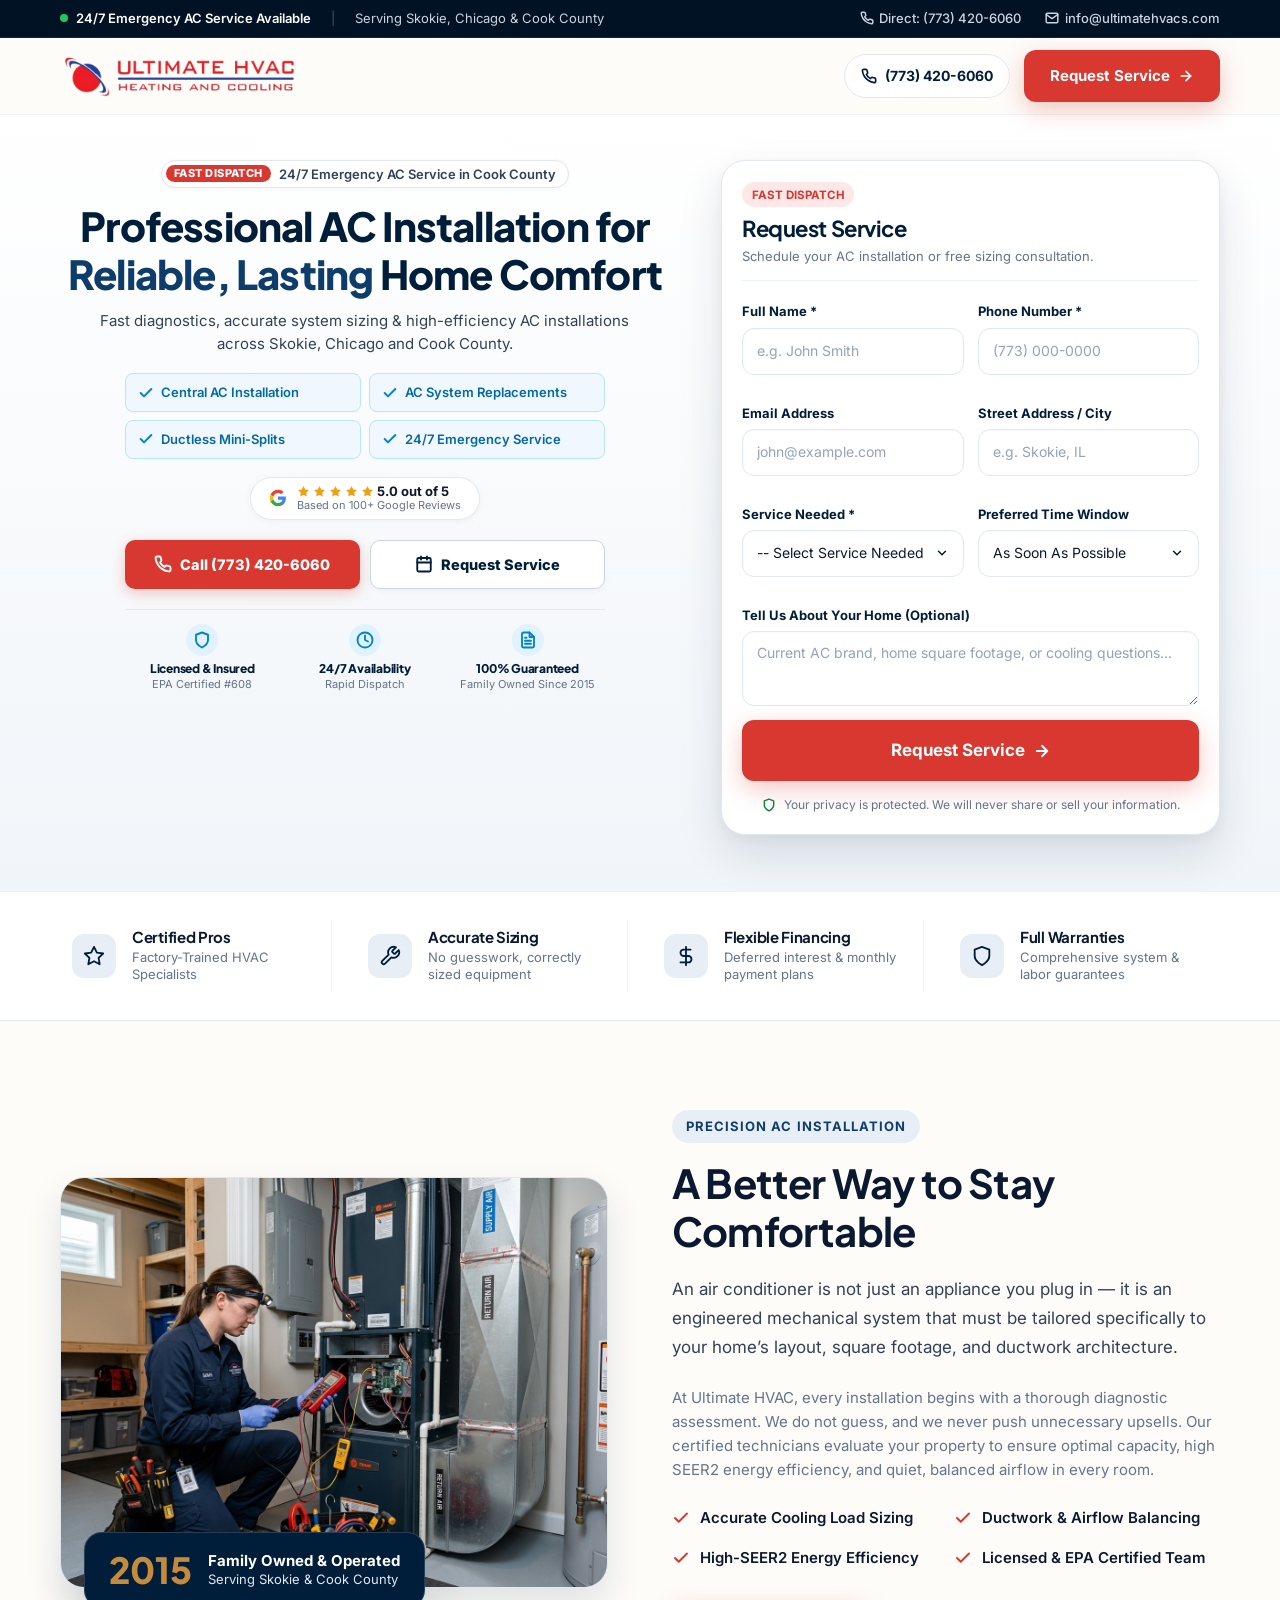
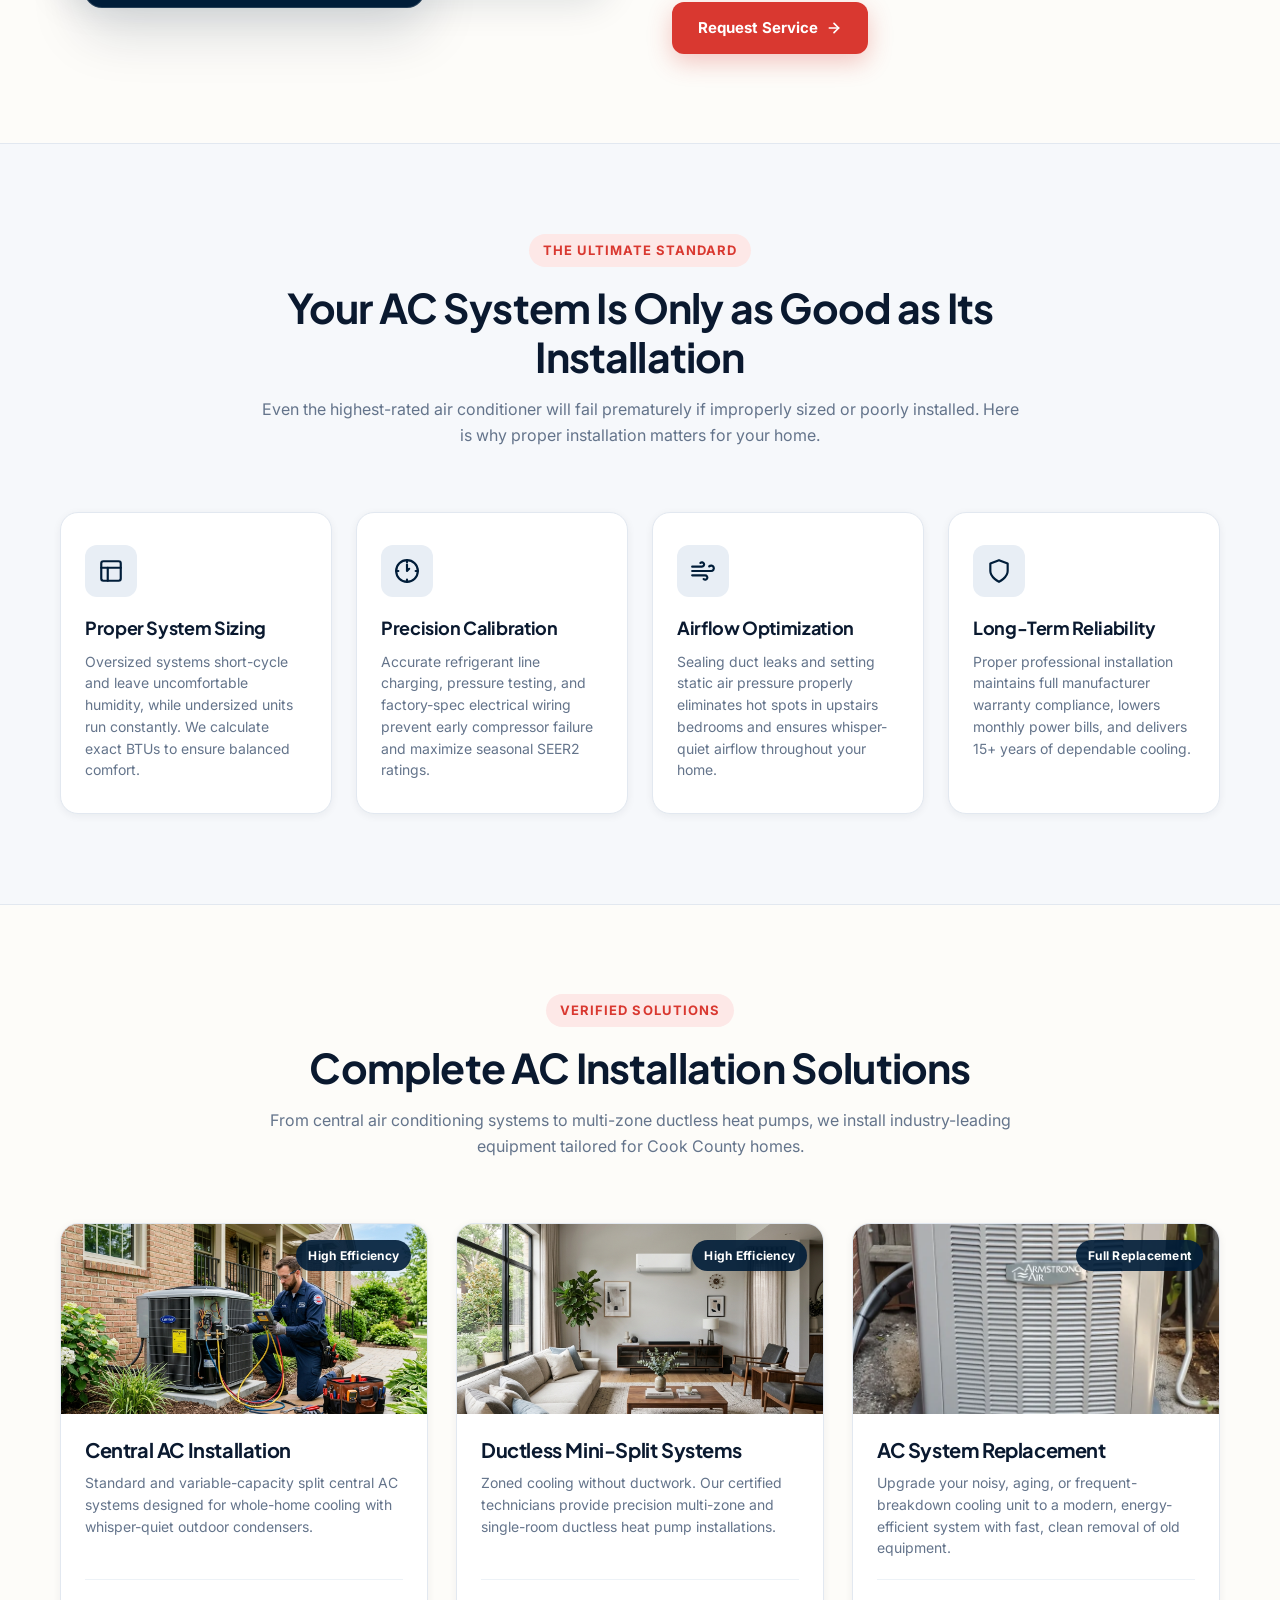
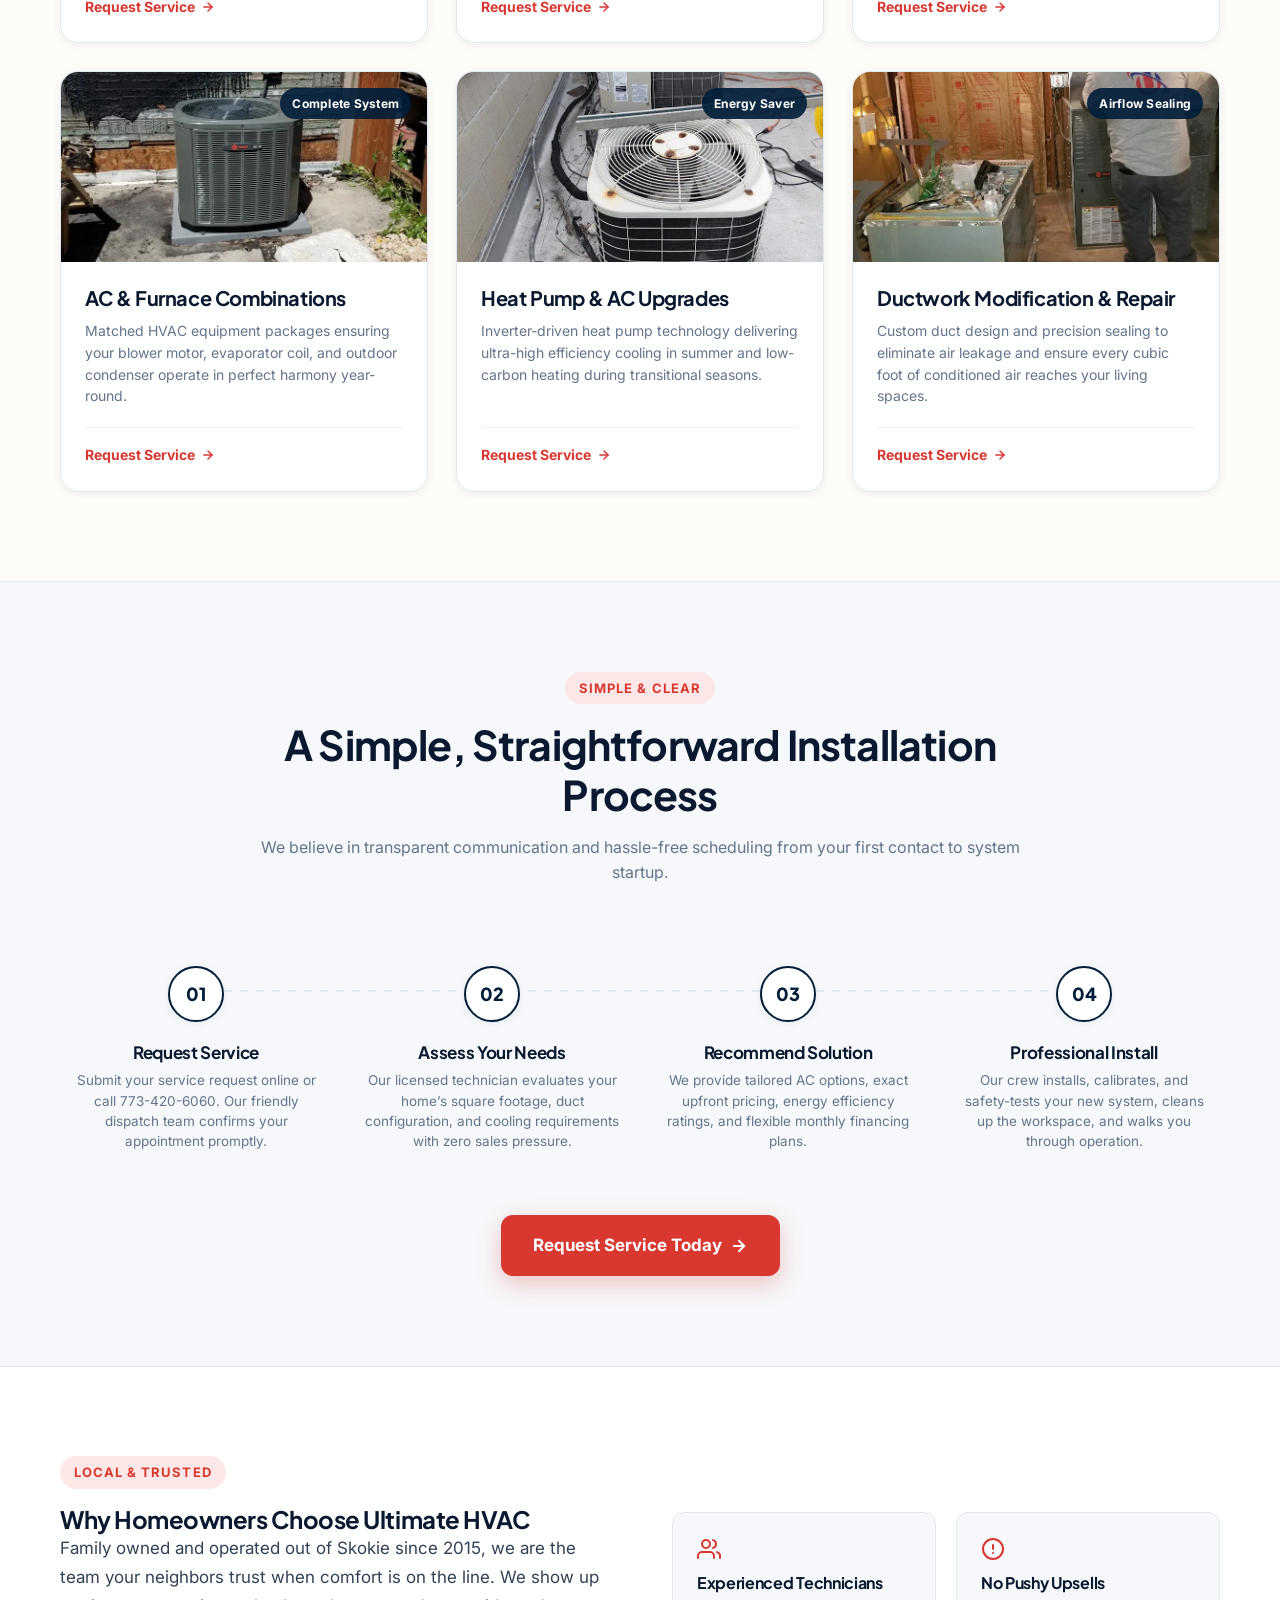
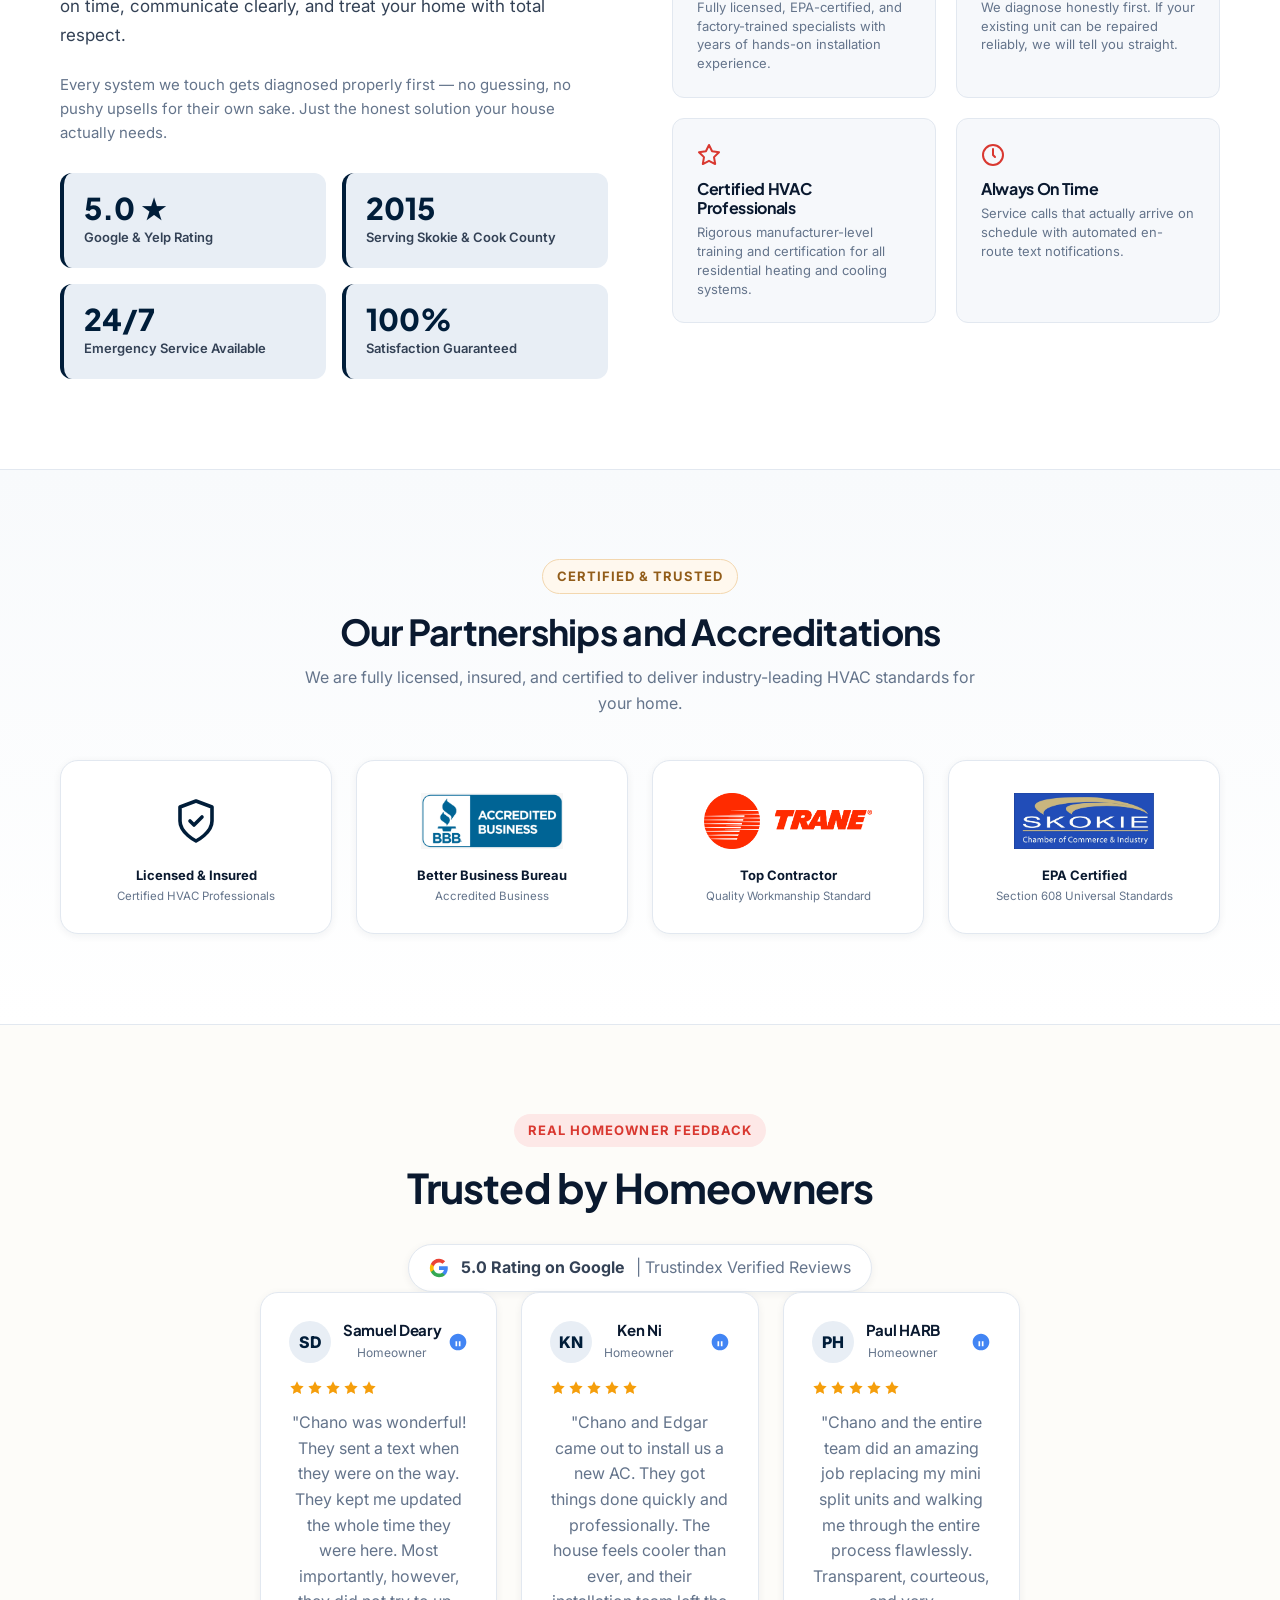
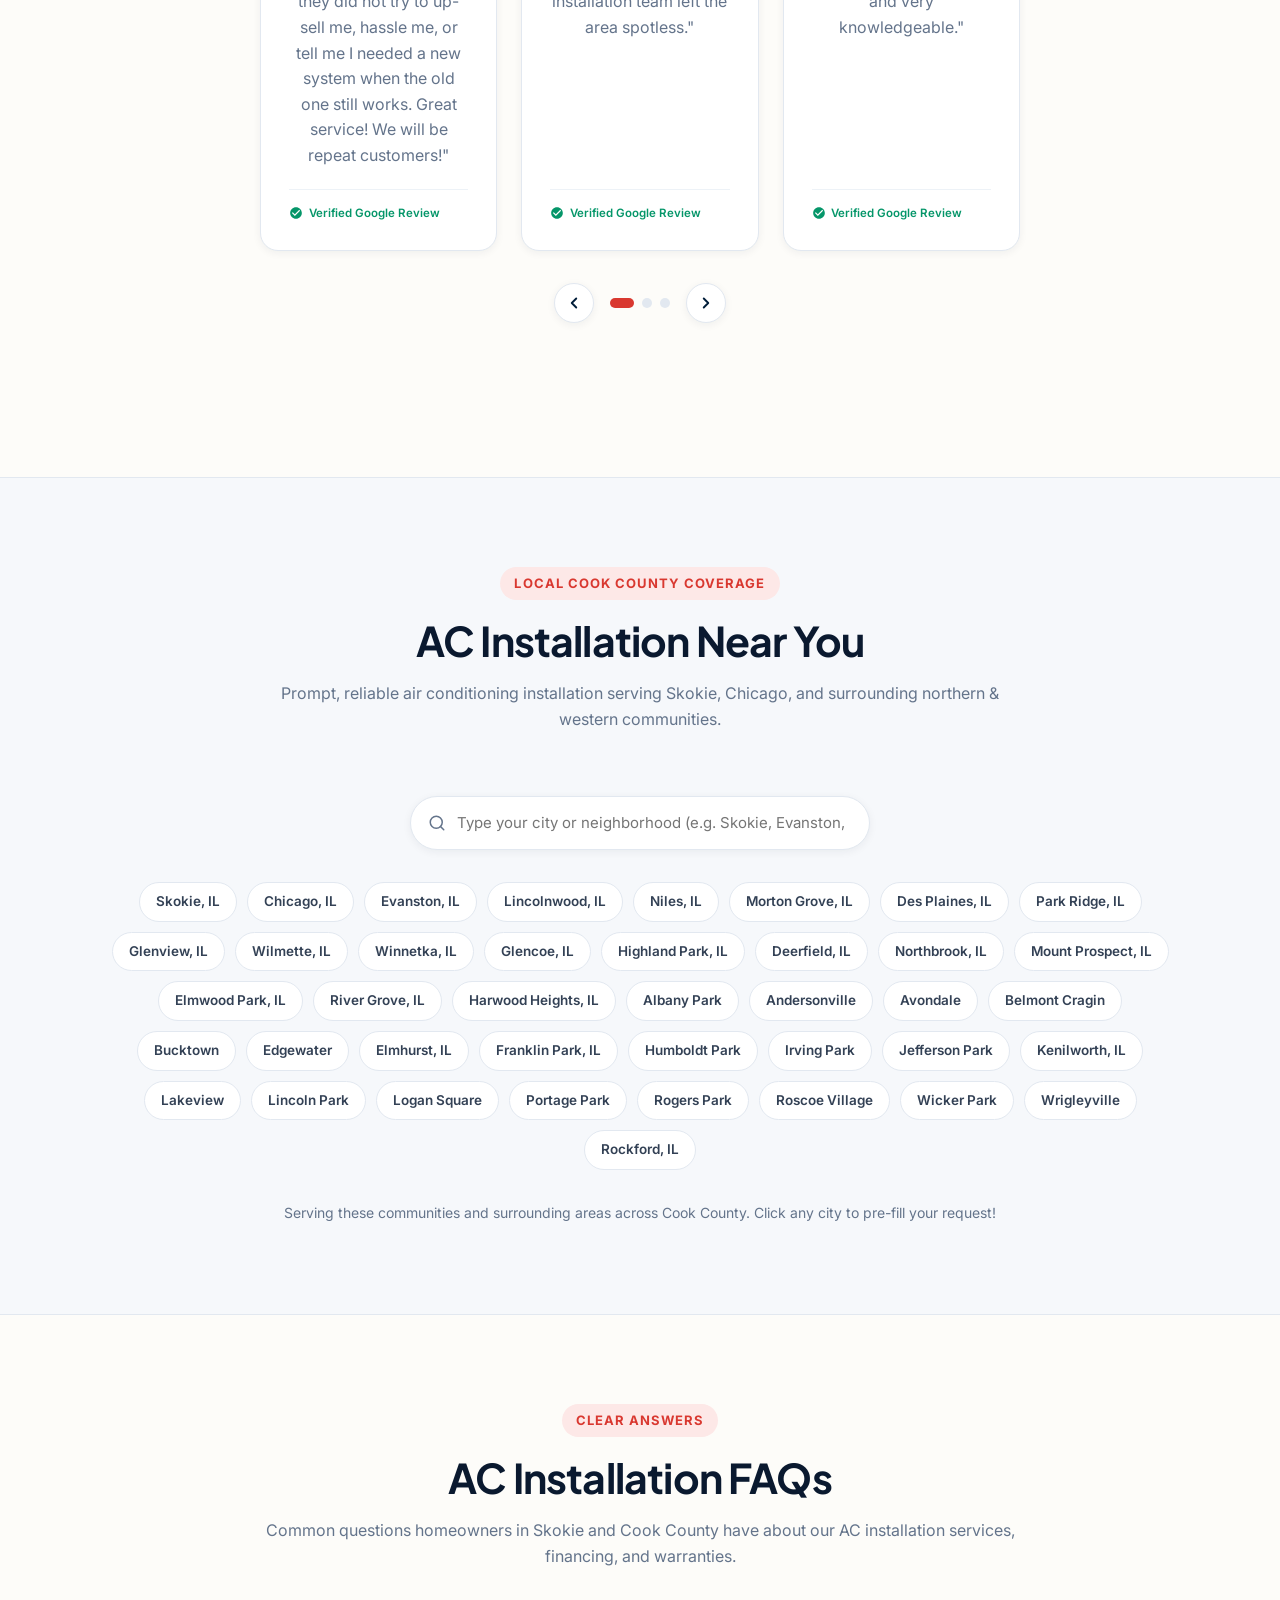
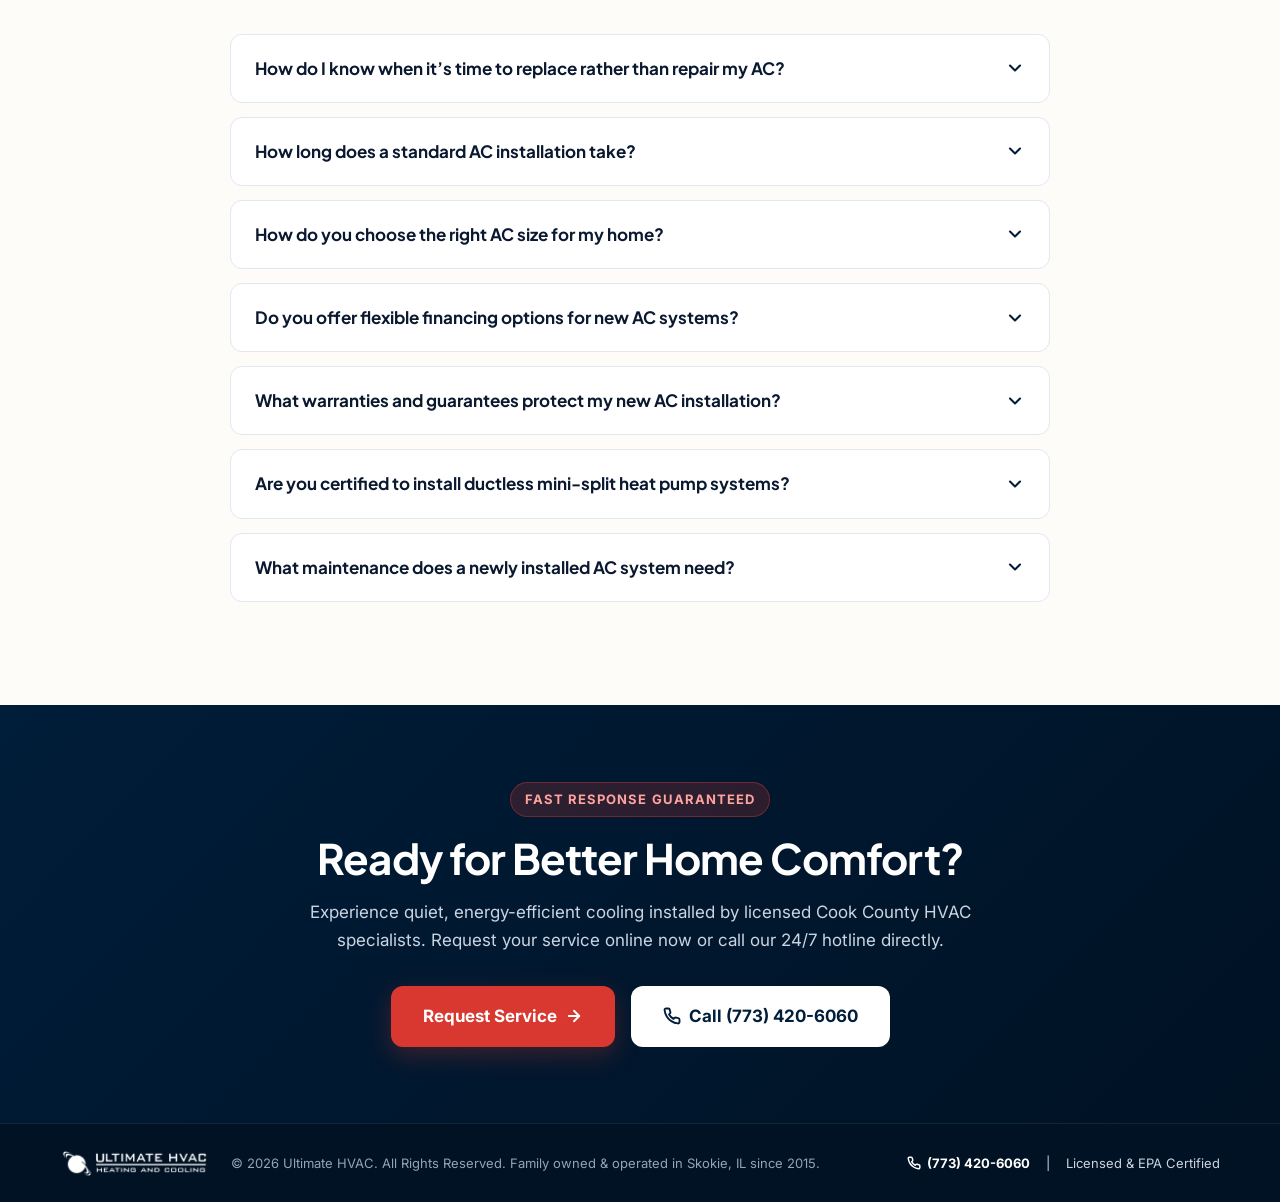
==== commit 78a72c8f: "Thank you page css fixed" ====
--- a/index.html
+++ b/index.html
@@ -6,1097 +6,14 @@
   <title>Professional AC Installation in Skokie & Chicago, IL | Ultimate HVAC</title>
   <meta name="description" content="Professional AC installation and replacement by Ultimate HVAC. Certified HVAC professionals, licensed technicians, honest pricing, and 24/7 emergency service in Skokie, Chicago & Cook County. Request service today!">
   <link rel="canonical" href="https://staging.advancedmarketers.co/ultimatehvac/ac-installation/">
-  <link rel="icon" type="image/webp" href="assets/images/favicon.webp">
-
-  <!-- OpenGraph Metadata -->
-  <meta property="og:title" content="Professional AC Installation | Ultimate HVAC">
-  <meta property="og:description" content="Keep your home cool with professional AC installation from Ultimate HVAC. Sized and installed correctly the first time. Certified HVAC professionals & factory-trained technicians.">
-  <meta property="og:image" content="assets/images/hero-ac-installation.jpg">
-  <meta property="og:type" content="website">
-
-  <!-- Stylesheet -->
-  <link rel="stylesheet" href="css/styles.css">
-
-  <!-- Schema.org LocalBusiness Structured Data -->
-  <script type="application/ld+json">
-  {
-    "@context": "https://schema.org",
-    "@type": "HVACBusiness",
-    "name": "Ultimate HVAC",
-    "image": "assets/images/logo.png",
-    "telephone": "773-420-6060",
-    "email": "info@ultimatehvacs.com",
-    "address": {
-      "@type": "PostalAddress",
-      "addressLocality": "Skokie",
-      "addressRegion": "IL",
-      "addressCountry": "US"
-    },
-    "areaServed": ["Skokie", "Chicago", "Evanston", "Niles", "Morton Grove", "Des Plaines", "Cook County"],
-    "aggregateRating": {
-      "@type": "AggregateRating",
-      "ratingValue": "5.0",
-      "reviewCount": "100"
-    },
-    "openingHoursSpecification": [
-      {
-        "@type": "OpeningHoursSpecification",
-        "dayOfWeek": ["Monday", "Tuesday", "Wednesday", "Thursday", "Friday"],
-        "opens": "07:00",
-        "closes": "17:00"
-      },
-      {
-        "@type": "OpeningHoursSpecification",
-        "dayOfWeek": ["Monday", "Tuesday", "Wednesday", "Thursday", "Friday", "Saturday", "Sunday"],
-        "description": "24/7 Emergency Service Available"
-      }
-    ]
-  }
+  <meta http-equiv="refresh" content="0; url=/ac-installation">
+  <script>
+    window.location.replace("/ac-installation" + window.location.search + window.location.hash);
   </script>
 </head>
-<body>
-
-  <!-- ==========================================================================
-       1. Top Emergency Alert Bar
-       ========================================================================== -->
-  <div class="top-bar" id="top-bar">
-    <div class="container top-bar-inner">
-      <div class="top-bar-left">
-        <span class="emergency-pulse">
-          <span class="pulse-dot" aria-hidden="true"></span>
-          24/7 Emergency AC Service Available
-        </span>
-        <span class="top-bar-divider" style="opacity: 0.3;">|</span>
-        <span style="font-size: 0.8125rem; color: #CBD5E1;">Serving Skokie, Chicago & Cook County</span>
-      </div>
-      <div class="top-bar-right">
-        <a href="tel:773-420-6060" class="top-bar-link" id="topbar-phone-link">
-          <svg width="14" height="14" viewBox="0 0 24 24" fill="none" stroke="currentColor" stroke-width="2.5" stroke-linecap="round" stroke-linejoin="round" aria-hidden="true"><path d="M22 16.92v3a2 2 0 0 1-2.18 2 19.79 19.79 0 0 1-8.63-3.07 19.5 19.5 0 0 1-6-6 19.79 19.79 0 0 1-3.07-8.67A2 2 0 0 1 4.11 2h3a2 2 0 0 1 2 1.72 12.84 12.84 0 0 0 .7 2.81 2 2 0 0 1-.45 2.11L8.09 9.91a16 16 0 0 0 6 6l1.27-1.27a2 2 0 0 1 2.11-.45 12.84 12.84 0 0 0 2.81.7A2 2 0 0 1 22 16.92z"/></svg>
-          Direct: (773) 420-6060
-        </a>
-        <a href="mailto:info@ultimatehvacs.com" class="top-bar-link" id="topbar-email-link">
-          <svg width="14" height="14" viewBox="0 0 24 24" fill="none" stroke="currentColor" stroke-width="2" stroke-linecap="round" stroke-linejoin="round" aria-hidden="true"><path d="M4 4h16c1.1 0 2 .9 2 2v12c0 1.1-.9 2-2 2H4c-1.1 0-2-.9-2-2V6c0-1.1.9-2 2-2z"/><polyline points="22,6 12,13 2,6"/></svg>
-          info@ultimatehvacs.com
-        </a>
-      </div>
-    </div>
+<body style="font-family: -apple-system, BlinkMacSystemFont, 'Segoe UI', Roboto, sans-serif; display: flex; align-items: center; justify-content: center; min-height: 100vh; margin: 0; background: #FDFCF9; color: #001D39;">
+  <div style="text-align: center; padding: 2rem;">
+    <p style="font-size: 1.125rem; font-weight: 600;">Redirecting to <a href="/ac-installation" style="color: #D93830; text-decoration: underline;">AC Installation</a>...</p>
   </div>
-
-  <!-- ==========================================================================
-       2. Header (Logo + Direct Phone + Request Service CTA)
-       ========================================================================== -->
-  <header class="site-header" id="main-header">
-    <div class="container header-inner">
-      <a href="#top" class="logo-wrapper" id="header-logo-link" aria-label="Ultimate HVAC Homepage">
-        <img src="assets/images/logo.png" alt="Ultimate HVAC Logo" class="brand-logo" width="220" height="44">
-      </a>
-
-      <div class="header-ctas">
-        <a href="tel:773-420-6060" class="header-phone" id="header-call-btn" title="Call Ultimate HVAC">
-          <svg width="16" height="16" viewBox="0 0 24 24" fill="none" stroke="currentColor" stroke-width="2.5" stroke-linecap="round" stroke-linejoin="round" aria-hidden="true"><path d="M22 16.92v3a2 2 0 0 1-2.18 2 19.79 19.79 0 0 1-8.63-3.07 19.5 19.5 0 0 1-6-6 19.79 19.79 0 0 1-3.07-8.67A2 2 0 0 1 4.11 2h3a2 2 0 0 1 2 1.72 12.84 12.84 0 0 0 .7 2.81 2 2 0 0 1-.45 2.11L8.09 9.91a16 16 0 0 0 6 6l1.27-1.27a2 2 0 0 1 2.11-.45 12.84 12.84 0 0 0 2.81.7A2 2 0 0 1 22 16.92z"/></svg>
-          <span>(773) 420-6060</span>
-        </a>
-        <a href="#request-service" class="btn btn-primary" id="header-request-service-btn">
-          Request Service
-          <svg width="16" height="16" viewBox="0 0 24 24" fill="none" stroke="currentColor" stroke-width="2.5" stroke-linecap="round" stroke-linejoin="round" aria-hidden="true"><line x1="5" y1="12" x2="19" y2="12"/><polyline points="12 5 19 12 12 19"/></svg>
-        </a>
-      </div>
-    </div>
-  </header>
-
-  <main id="main-content">
-    <!-- ==========================================================================
-         3. Hero Section (Rebuilt with High-Converting Reference Structure)
-         ========================================================================== -->
-    <section class="hero-section" id="hero">
-      <div class="container hero-grid">
-        <!-- Hero Content Column -->
-        <div class="hero-content">
-          <!-- 1. Badge (top): Small pill/tag + supporting text in a single line, centered -->
-          <div class="hero-badge-pill" id="hero-badge">
-            <span class="hero-badge-tag">FAST DISPATCH</span>
-            <span class="hero-badge-text">24/7 Emergency AC Service in Cook County</span>
-          </div>
-
-          <!-- 2. H1 Heading: Center-aligned, bold, large font -->
-          <h1 class="hero-title" id="hero-heading">
-            Professional AC Installation for <span class="highlight">Reliable, Lasting</span> Home Comfort
-          </h1>
-
-          <!-- 3. Description: Center-aligned, short paragraph below the H1 -->
-          <p class="hero-subtitle" id="hero-description">
-            Fast diagnostics, accurate system sizing & high-efficiency AC installations across Skokie, Chicago and Cook County.
-          </p>
-
-          <!-- 4. Checkpoints: 2-column, 2-row grid of light rounded pills with checkmark -->
-          <div class="hero-checkpoints-grid" id="hero-checkpoints">
-            <div class="checkpoint-pill">
-              <svg width="16" height="16" viewBox="0 0 24 24" fill="none" stroke="currentColor" stroke-width="3" stroke-linecap="round" stroke-linejoin="round" aria-hidden="true"><polyline points="20 6 9 17 4 12"/></svg>
-              <span>Central AC Installation</span>
-            </div>
-            <div class="checkpoint-pill">
-              <svg width="16" height="16" viewBox="0 0 24 24" fill="none" stroke="currentColor" stroke-width="3" stroke-linecap="round" stroke-linejoin="round" aria-hidden="true"><polyline points="20 6 9 17 4 12"/></svg>
-              <span>AC System Replacements</span>
-            </div>
-            <div class="checkpoint-pill">
-              <svg width="16" height="16" viewBox="0 0 24 24" fill="none" stroke="currentColor" stroke-width="3" stroke-linecap="round" stroke-linejoin="round" aria-hidden="true"><polyline points="20 6 9 17 4 12"/></svg>
-              <span>Ductless Mini-Splits</span>
-            </div>
-            <div class="checkpoint-pill">
-              <svg width="16" height="16" viewBox="0 0 24 24" fill="none" stroke="currentColor" stroke-width="3" stroke-linecap="round" stroke-linejoin="round" aria-hidden="true"><polyline points="20 6 9 17 4 12"/></svg>
-              <span>24/7 Emergency Service</span>
-            </div>
-          </div>
-
-          <!-- 5. Google Rating Badge: Centered pill-shaped badge with Google "G" logo, star rating & reviews -->
-          <div class="hero-google-rating-pill" id="hero-google-rating">
-            <svg class="google-logo-svg" width="18" height="18" viewBox="0 0 24 24" aria-hidden="true">
-              <path fill="#4285F4" d="M22.56 12.25c0-.78-.07-1.53-.2-2.25H12v4.26h5.92c-.26 1.37-1.04 2.53-2.21 3.31v2.77h3.57c2.08-1.92 3.28-4.74 3.28-8.09z"/>
-              <path fill="#34A853" d="M12 23c2.97 0 5.46-.98 7.28-2.66l-3.57-2.77c-.98.66-2.23 1.06-3.71 1.06-2.86 0-5.29-1.93-6.16-4.53H2.18v2.84C3.99 20.53 7.7 23 12 23z"/>
-              <path fill="#FBBC05" d="M5.84 14.09c-.22-.66-.35-1.36-.35-2.09s.13-1.43.35-2.09V7.06H2.18C1.43 8.55 1 10.22 1 12s.43 3.45 1.18 4.94l2.85-2.22.81-.63z"/>
-              <path fill="#EA4335" d="M12 5.38c1.62 0 3.06.56 4.21 1.64l3.15-3.15C17.45 2.09 14.97 1 12 1 7.7 1 3.99 3.47 2.18 7.06l3.66 2.84c.87-2.6 3.3-4.52 6.16-4.52z"/>
-            </svg>
-            <div class="google-rating-stars-text">
-              <div class="rating-stars-inline">
-                <svg width="13" height="13" viewBox="0 0 24 24" fill="#F59E0B"><polygon points="12 2 15.09 8.26 22 9.27 17 14.14 18.18 21.02 12 17.77 5.82 21.02 7 14.14 2 9.27 8.91 8.26 12 2"/></svg>
-                <svg width="13" height="13" viewBox="0 0 24 24" fill="#F59E0B"><polygon points="12 2 15.09 8.26 22 9.27 17 14.14 18.18 21.02 12 17.77 5.82 21.02 7 14.14 2 9.27 8.91 8.26 12 2"/></svg>
-                <svg width="13" height="13" viewBox="0 0 24 24" fill="#F59E0B"><polygon points="12 2 15.09 8.26 22 9.27 17 14.14 18.18 21.02 12 17.77 5.82 21.02 7 14.14 2 9.27 8.91 8.26 12 2"/></svg>
-                <svg width="13" height="13" viewBox="0 0 24 24" fill="#F59E0B"><polygon points="12 2 15.09 8.26 22 9.27 17 14.14 18.18 21.02 12 17.77 5.82 21.02 7 14.14 2 9.27 8.91 8.26 12 2"/></svg>
-                <svg width="13" height="13" viewBox="0 0 24 24" fill="#F59E0B"><polygon points="12 2 15.09 8.26 22 9.27 17 14.14 18.18 21.02 12 17.77 5.82 21.02 7 14.14 2 9.27 8.91 8.26 12 2"/></svg>
-                <strong>5.0 out of 5</strong>
-              </div>
-              <span class="rating-subtext">Based on 100+ Google Reviews</span>
-            </div>
-          </div>
-
-          <!-- 6. CTA Buttons: Two buttons side-by-side — primary "Call" & secondary "Request Service" -->
-          <div class="hero-cta-buttons" id="hero-actions">
-            <a href="tel:773-420-6060" class="btn-hero-call" id="hero-call-cta">
-              <svg width="18" height="18" viewBox="0 0 24 24" fill="none" stroke="currentColor" stroke-width="2.5" stroke-linecap="round" stroke-linejoin="round" aria-hidden="true"><path d="M22 16.92v3a2 2 0 0 1-2.18 2 19.79 19.79 0 0 1-8.63-3.07 19.5 19.5 0 0 1-6-6 19.79 19.79 0 0 1-3.07-8.67A2 2 0 0 1 4.11 2h3a2 2 0 0 1 2 1.72 12.84 12.84 0 0 0 .7 2.81 2 2 0 0 1-.45 2.11L8.09 9.91a16 16 0 0 0 6 6l1.27-1.27a2 2 0 0 1 2.11-.45 12.84 12.84 0 0 0 2.81.7A2 2 0 0 1 22 16.92z"/></svg>
-              <span>Call (773) 420-6060</span>
-            </a>
-            <a href="#request-service" class="btn-hero-request" id="hero-request-cta">
-              <svg width="18" height="18" viewBox="0 0 24 24" fill="none" stroke="currentColor" stroke-width="2.5" stroke-linecap="round" stroke-linejoin="round" aria-hidden="true"><rect x="3" y="4" width="18" height="18" rx="2" ry="2"/><line x1="16" y1="2" x2="16" y2="6"/><line x1="8" y1="2" x2="8" y2="6"/><line x1="3" y1="10" x2="21" y2="10"/></svg>
-              <span>Request Service</span>
-            </a>
-          </div>
-
-          <!-- 7. Trust Indicators: Thin divider line + 3-column row with icon + heading + sub-text -->
-          <div class="hero-trust-indicators" id="hero-trust-row">
-            <div class="trust-indicator-item">
-              <div class="trust-indicator-icon">
-                <svg width="18" height="18" viewBox="0 0 24 24" fill="none" stroke="currentColor" stroke-width="2.5" stroke-linecap="round" stroke-linejoin="round" aria-hidden="true"><path d="M12 22s8-4 8-10V5l-8-3-8 3v7c0 6 8 10 8 10z"/></svg>
-              </div>
-              <h4>Licensed & Insured</h4>
-              <p>EPA Certified #608</p>
-            </div>
-
-            <div class="trust-indicator-item">
-              <div class="trust-indicator-icon">
-                <svg width="18" height="18" viewBox="0 0 24 24" fill="none" stroke="currentColor" stroke-width="2.5" stroke-linecap="round" stroke-linejoin="round" aria-hidden="true"><circle cx="12" cy="12" r="10"/><polyline points="12 6 12 12 16 14"/></svg>
-              </div>
-              <h4>24/7 Availability</h4>
-              <p>Rapid Dispatch</p>
-            </div>
-
-            <div class="trust-indicator-item">
-              <div class="trust-indicator-icon">
-                <svg width="18" height="18" viewBox="0 0 24 24" fill="none" stroke="currentColor" stroke-width="2.5" stroke-linecap="round" stroke-linejoin="round" aria-hidden="true"><path d="M14 2H6a2 2 0 0 0-2 2v16a2 2 0 0 0 2 2h12a2 2 0 0 0 2-2V8z"/><polyline points="14 2 14 8 20 8"/><line x1="16" y1="13" x2="8" y2="13"/><line x1="16" y1="17" x2="8" y2="17"/><polyline points="10 9 9 9 8 9"/></svg>
-              </div>
-              <h4>100% Guaranteed</h4>
-              <p>Family Owned Since 2015</p>
-            </div>
-          </div>
-        </div>
-
-        <!-- Right Form Column (Replacing Hero Image) -->
-        <div class="hero-form-wrapper" id="request-service">
-          <div class="hero-form-card" id="service-form-container">
-            <div id="service-form-inner">
-              <div class="hero-form-header">
-                <span class="hero-form-badge">Fast Dispatch</span>
-                <h3>Request Service</h3>
-                <p>Schedule your AC installation or free sizing consultation.</p>
-              </div>
-
-              <form id="ac-service-request-form" novalidate>
-                <div class="form-row">
-                  <div class="form-group">
-                    <label for="fullname">Full Name *</label>
-                    <input type="text" id="fullname" name="fullname" class="form-control" placeholder="e.g. John Smith" required>
-                    <div class="field-error">Please enter your full name</div>
-                  </div>
-
-                  <div class="form-group">
-                    <label for="phone">Phone Number *</label>
-                    <input type="tel" id="phone" name="phone" class="form-control" placeholder="(773) 000-0000" required>
-                    <div class="field-error">Please enter a valid phone number</div>
-                  </div>
-                </div>
-
-                <div class="form-row">
-                  <div class="form-group">
-                    <label for="email">Email Address</label>
-                    <input type="email" id="email" name="email" class="form-control" placeholder="john@example.com">
-                    <div class="field-error">Please enter a valid email</div>
-                  </div>
-
-                  <div class="form-group">
-                    <label for="address">Street Address / City</label>
-                    <input type="text" id="address" name="address" class="form-control" placeholder="e.g. Skokie, IL">
-                  </div>
-                </div>
-
-                <div class="form-row">
-                  <div class="form-group">
-                    <label for="service_type">Service Needed *</label>
-                    <select id="service_type" name="service_type" class="form-control" required>
-                      <option value="">-- Select Service Needed --</option>
-                      <option value="Central AC Installation">New Central AC Installation</option>
-                      <option value="AC Replacement">AC System Replacement</option>
-                      <option value="Ductless Mini-Split Installation">Ductless Mini-Split Installation</option>
-                      <option value="AC & Furnace Combination">AC & Furnace Combination</option>
-                      <option value="Heat Pump & AC Upgrade">Energy-Efficient Heat Pump Upgrade</option>
-                      <option value="Ductwork Optimization">Ductwork Modification & Airflow</option>
-                      <option value="System Sizing Assessment">AC Diagnostic & Sizing Consultation</option>
-                    </select>
-                    <div class="field-error">Please select a service</div>
-                  </div>
-
-                  <div class="form-group">
-                    <label for="preferred_time">Preferred Time Window</label>
-                    <select id="preferred_time" name="preferred_time" class="form-control">
-                      <option value="As Soon As Possible">As Soon As Possible</option>
-                      <option value="Morning (7:00 AM - 12:00 PM)">Morning (7:00 AM - 12:00 PM)</option>
-                      <option value="Afternoon (12:00 PM - 5:00 PM)">Afternoon (12:00 PM - 5:00 PM)</option>
-                      <option value="Weekend / Emergency">Emergency / Specific Day</option>
-                    </select>
-                  </div>
-                </div>
-
-                <div class="form-group">
-                  <label for="notes">Tell Us About Your Home (Optional)</label>
-                  <textarea id="notes" name="notes" class="form-control" placeholder="Current AC brand, home square footage, or cooling questions..."></textarea>
-                </div>
-
-                <button type="submit" class="btn btn-primary btn-lg" style="width: 100%;" id="submit-request-btn">
-                  Request Service
-                  <svg width="18" height="18" viewBox="0 0 24 24" fill="none" stroke="currentColor" stroke-width="2.5" stroke-linecap="round" stroke-linejoin="round" aria-hidden="true"><line x1="5" y1="12" x2="19" y2="12"/><polyline points="12 5 19 12 12 19"/></svg>
-                </button>
-
-                <div class="form-trust-guarantee">
-                  <svg width="14" height="14" viewBox="0 0 24 24" fill="none" stroke="currentColor" stroke-width="2.5" stroke-linecap="round" stroke-linejoin="round" aria-hidden="true"><path d="M12 22s8-4 8-10V5l-8-3-8 3v7c0 6 8 10 8 10z"/></svg>
-                  <span>Your privacy is protected. We will never share or sell your information.</span>
-                </div>
-              </form>
-            </div>
-
-            <!-- Submission Confirmation State -->
-            <div id="service-form-success" class="form-success-state">
-              <div class="success-icon-circle">
-                <svg width="32" height="32" viewBox="0 0 24 24" fill="none" stroke="currentColor" stroke-width="3" stroke-linecap="round" stroke-linejoin="round" aria-hidden="true"><polyline points="20 6 9 17 4 12"/></svg>
-              </div>
-              <h4>Service Request Received!</h4>
-              <p id="submitted-customer-summary">
-                Thank you! An Ultimate HVAC representative will contact you shortly to confirm your AC installation appointment.
-              </p>
-              <div style="background: var(--color-bg-subtle); padding: 1rem; border-radius: var(--radius-md); margin-bottom: 1.5rem; text-align: left; font-size: 0.875rem;">
-                <strong>Need immediate assistance?</strong><br>
-                Call our dispatch line at <a href="tel:773-420-6060" style="color: var(--color-cta); font-weight: 700;">(773) 420-6060</a> (Available 24/7).
-              </div>
-              <button type="button" class="btn btn-secondary" id="reset-form-btn">
-                Submit Another Request
-              </button>
-            </div>
-          </div>
-        </div>
-      </div>
-    </section>
-
-    <!-- ==========================================================================
-         4. Trust / Benefits Bar
-         ========================================================================== -->
-    <section class="trust-bar-section" aria-label="Key Trust Factors">
-      <div class="container">
-        <div class="trust-bar-grid">
-          <div class="trust-item">
-            <div class="trust-icon-box">
-              <svg width="22" height="22" viewBox="0 0 24 24" fill="none" stroke="currentColor" stroke-width="2" stroke-linecap="round" stroke-linejoin="round" aria-hidden="true"><path d="M12 2l3.09 6.26L22 9.27l-5 4.87 1.18 6.88L12 17.77l-6.18 3.25L7 14.14 2 9.27l6.91-1.01L12 2z"/></svg>
-            </div>
-            <div class="trust-text">
-              <h4>Certified Pros</h4>
-              <p>Factory-Trained HVAC Specialists</p>
-            </div>
-          </div>
-
-          <div class="trust-item">
-            <div class="trust-icon-box">
-              <svg width="22" height="22" viewBox="0 0 24 24" fill="none" stroke="currentColor" stroke-width="2" stroke-linecap="round" stroke-linejoin="round" aria-hidden="true"><path d="M14.7 6.3a1 1 0 0 0 0 1.4l1.6 1.6a1 1 0 0 0 1.4 0l3.77-3.77a6 6 0 0 1-7.94 7.94l-6.91 6.91a2.12 2.12 0 0 1-3-3l6.91-6.91a6 6 0 0 1 7.94-7.94l-3.76 3.76z"/></svg>
-            </div>
-            <div class="trust-text">
-              <h4>Accurate Sizing</h4>
-              <p>No guesswork, correctly sized equipment</p>
-            </div>
-          </div>
-
-          <div class="trust-item">
-            <div class="trust-icon-box">
-              <svg width="22" height="22" viewBox="0 0 24 24" fill="none" stroke="currentColor" stroke-width="2" stroke-linecap="round" stroke-linejoin="round" aria-hidden="true"><path d="M12 2v20M17 5H9.5a3.5 3.5 0 0 0 0 7h5a3.5 3.5 0 0 1 0 7H6"/></svg>
-            </div>
-            <div class="trust-text">
-              <h4>Flexible Financing</h4>
-              <p>Deferred interest & monthly payment plans</p>
-            </div>
-          </div>
-
-          <div class="trust-item">
-            <div class="trust-icon-box">
-              <svg width="22" height="22" viewBox="0 0 24 24" fill="none" stroke="currentColor" stroke-width="2" stroke-linecap="round" stroke-linejoin="round" aria-hidden="true"><path d="M12 22s8-4 8-10V5l-8-3-8 3v7c0 6 8 10 8 10z"/></svg>
-            </div>
-            <div class="trust-text">
-              <h4>Full Warranties</h4>
-              <p>Comprehensive system & labor guarantees</p>
-            </div>
-          </div>
-        </div>
-      </div>
-    </section>
-
-    <!-- ==========================================================================
-         5. AC Installation Introduction
-         ========================================================================== -->
-    <section class="intro-section section-padding" id="about-installation">
-      <div class="container intro-grid">
-        <div class="intro-image-container">
-          <div class="intro-main-image">
-            <img src="assets/images/intro-technician.jpg" alt="Ultimate HVAC certified technician inspecting indoor air handler and furnace installation" width="560" height="420" loading="lazy">
-          </div>
-          <div class="intro-experience-card" id="intro-experience-badge">
-            <div class="exp-years">2015</div>
-            <div class="exp-label">
-              <strong>Family Owned & Operated</strong>
-              Serving Skokie & Cook County
-            </div>
-          </div>
-        </div>
-
-        <div class="intro-content">
-          <div class="eyebrow navy">Precision AC Installation</div>
-          <h2>A Better Way to Stay Comfortable</h2>
-          <p class="intro-lead">
-            An air conditioner is not just an appliance you plug in — it is an engineered mechanical system that must be tailored specifically to your home’s layout, square footage, and ductwork architecture.
-          </p>
-          <p style="color: var(--color-text-muted); margin-bottom: 1.5rem; font-size: 0.9375rem;">
-            At Ultimate HVAC, every installation begins with a thorough diagnostic assessment. We do not guess, and we never push unnecessary upsells. Our certified technicians evaluate your property to ensure optimal capacity, high SEER2 energy efficiency, and quiet, balanced airflow in every room.
-          </p>
-
-          <div class="intro-checklist">
-            <div class="checklist-item">
-              <svg width="18" height="18" viewBox="0 0 24 24" fill="none" stroke="currentColor" stroke-width="2.5" stroke-linecap="round" stroke-linejoin="round" aria-hidden="true"><polyline points="20 6 9 17 4 12"/></svg>
-              <span>Accurate Cooling Load Sizing</span>
-            </div>
-            <div class="checklist-item">
-              <svg width="18" height="18" viewBox="0 0 24 24" fill="none" stroke="currentColor" stroke-width="2.5" stroke-linecap="round" stroke-linejoin="round" aria-hidden="true"><polyline points="20 6 9 17 4 12"/></svg>
-              <span>Ductwork & Airflow Balancing</span>
-            </div>
-            <div class="checklist-item">
-              <svg width="18" height="18" viewBox="0 0 24 24" fill="none" stroke="currentColor" stroke-width="2.5" stroke-linecap="round" stroke-linejoin="round" aria-hidden="true"><polyline points="20 6 9 17 4 12"/></svg>
-              <span>High-SEER2 Energy Efficiency</span>
-            </div>
-            <div class="checklist-item">
-              <svg width="18" height="18" viewBox="0 0 24 24" fill="none" stroke="currentColor" stroke-width="2.5" stroke-linecap="round" stroke-linejoin="round" aria-hidden="true"><polyline points="20 6 9 17 4 12"/></svg>
-              <span>Licensed & EPA Certified Team</span>
-            </div>
-          </div>
-
-          <a href="#request-service" class="btn btn-primary" id="intro-request-btn">
-            Request Service
-            <svg width="16" height="16" viewBox="0 0 24 24" fill="none" stroke="currentColor" stroke-width="2.5" stroke-linecap="round" stroke-linejoin="round" aria-hidden="true"><line x1="5" y1="12" x2="19" y2="12"/><polyline points="12 5 19 12 12 19"/></svg>
-          </a>
-        </div>
-      </div>
-    </section>
-
-    <!-- ==========================================================================
-         6. Why Professional Installation Matters (Diagnostic Cards)
-         ========================================================================== -->
-    <section class="matters-section section-padding" id="why-installation-matters">
-      <div class="container">
-        <div class="section-header">
-          <div class="eyebrow">The Ultimate Standard</div>
-          <h2>Your AC System Is Only as Good as Its Installation</h2>
-          <p>Even the highest-rated air conditioner will fail prematurely if improperly sized or poorly installed. Here is why proper installation matters for your home.</p>
-        </div>
-
-        <div class="matters-grid">
-          <div class="matter-card" id="matter-card-sizing">
-            <div class="matter-icon-box">
-              <svg width="26" height="26" viewBox="0 0 24 24" fill="none" stroke="currentColor" stroke-width="2" stroke-linecap="round" stroke-linejoin="round" aria-hidden="true"><rect x="3" y="3" width="18" height="18" rx="2" ry="2"/><line x1="3" y1="9" x2="21" y2="9"/><line x1="9" y1="21" x2="9" y2="9"/></svg>
-            </div>
-            <h3>Proper System Sizing</h3>
-            <p>Oversized systems short-cycle and leave uncomfortable humidity, while undersized units run constantly. We calculate exact BTUs to ensure balanced comfort.</p>
-          </div>
-
-          <div class="matter-card" id="matter-card-calibration">
-            <div class="matter-icon-box">
-              <svg width="26" height="26" viewBox="0 0 24 24" fill="none" stroke="currentColor" stroke-width="2" stroke-linecap="round" stroke-linejoin="round" aria-hidden="true"><circle cx="12" cy="12" r="10"/><polyline points="12 6 12 12 14 10"/><path d="M12 2v2M12 20v2M2 12h2M20 12h2"/></svg>
-            </div>
-            <h3>Precision Calibration</h3>
-            <p>Accurate refrigerant line charging, pressure testing, and factory-spec electrical wiring prevent early compressor failure and maximize seasonal SEER2 ratings.</p>
-          </div>
-
-          <div class="matter-card" id="matter-card-airflow">
-            <div class="matter-icon-box">
-              <svg width="26" height="26" viewBox="0 0 24 24" fill="none" stroke="currentColor" stroke-width="2" stroke-linecap="round" stroke-linejoin="round" aria-hidden="true"><path d="M9.59 4.59A2 2 0 1 1 11 8H2m10.59 11.41A2 2 0 1 0 14 16H2m15.73-8.27A2.5 2.5 0 1 1 19.5 12H2"/></svg>
-            </div>
-            <h3>Airflow Optimization</h3>
-            <p>Sealing duct leaks and setting static air pressure properly eliminates hot spots in upstairs bedrooms and ensures whisper-quiet airflow throughout your home.</p>
-          </div>
-
-          <div class="matter-card" id="matter-card-warranty">
-            <div class="matter-icon-box">
-              <svg width="26" height="26" viewBox="0 0 24 24" fill="none" stroke="currentColor" stroke-width="2" stroke-linecap="round" stroke-linejoin="round" aria-hidden="true"><path d="M12 22s8-4 8-10V5l-8-3-8 3v7c0 6 8 10 8 10z"/></svg>
-            </div>
-            <h3>Long-Term Reliability</h3>
-            <p>Proper professional installation maintains full manufacturer warranty compliance, lowers monthly power bills, and delivers 15+ years of dependable cooling.</p>
-          </div>
-        </div>
-      </div>
-    </section>
-
-    <!-- ==========================================================================
-         7. Complete AC Installation Solutions (Verified Services)
-         ========================================================================== -->
-    <section class="services-section section-padding" id="services-section">
-      <div class="container">
-        <div class="section-header">
-          <div class="eyebrow">Verified Solutions</div>
-          <h2>Complete AC Installation Solutions</h2>
-          <p>From central air conditioning systems to multi-zone ductless heat pumps, we install industry-leading equipment tailored for Cook County homes.</p>
-        </div>
-
-        <div class="services-grid">
-          <!-- Service Card 1 -->
-          <div class="service-card" id="service-central-ac" data-service-preset="Central AC Installation">
-            <div class="service-card-media">
-              <img src="assets/images/hero-ac-installation.jpg" alt="Central Air Conditioning System Installation" width="400" height="200" loading="lazy">
-              <span class="service-badge">High Efficiency</span>
-            </div>
-            <div class="service-card-body">
-              <h3>Central AC Installation</h3>
-              <p>Standard and variable-capacity split central AC systems designed for whole-home cooling with whisper-quiet outdoor condensers.</p>
-              <div class="service-card-footer">
-                <a href="#request-service" class="service-link">
-                  Request Service
-                  <svg width="14" height="14" viewBox="0 0 24 24" fill="none" stroke="currentColor" stroke-width="2.5" stroke-linecap="round" stroke-linejoin="round" aria-hidden="true"><line x1="5" y1="12" x2="19" y2="12"/><polyline points="12 5 19 12 12 19"/></svg>
-                </a>
-              </div>
-            </div>
-          </div>
-
-          <!-- Service Card 2 -->
-          <div class="service-card" id="service-minisplit" data-service-preset="Ductless Mini-Split Installation">
-            <div class="service-card-media">
-              <img src="assets/images/minisplit-living.jpg" alt="Ductless Mini Split Installation in Living Room" width="400" height="200" loading="lazy">
-              <span class="service-badge">High Efficiency</span>
-            </div>
-            <div class="service-card-body">
-              <h3>Ductless Mini-Split Systems</h3>
-              <p>Zoned cooling without ductwork. Our certified technicians provide precision multi-zone and single-room ductless heat pump installations.</p>
-              <div class="service-card-footer">
-                <a href="#request-service" class="service-link">
-                  Request Service
-                  <svg width="14" height="14" viewBox="0 0 24 24" fill="none" stroke="currentColor" stroke-width="2.5" stroke-linecap="round" stroke-linejoin="round" aria-hidden="true"><line x1="5" y1="12" x2="19" y2="12"/><polyline points="12 5 19 12 12 19"/></svg>
-                </a>
-              </div>
-            </div>
-          </div>
-
-          <!-- Service Card 3: AC Replacement -->
-          <div class="service-card" id="service-replacement" data-service-preset="AC Replacement">
-            <div class="service-card-media">
-              <img src="assets/images/work-photo-8.webp" alt="Residential AC Replacement and Upgrade" width="400" height="200" loading="lazy">
-              <span class="service-badge">Full Replacement</span>
-            </div>
-            <div class="service-card-body">
-              <h3>AC System Replacement</h3>
-              <p>Upgrade your noisy, aging, or frequent-breakdown cooling unit to a modern, energy-efficient system with fast, clean removal of old equipment.</p>
-              <div class="service-card-footer">
-                <a href="#request-service" class="service-link">
-                  Request Service
-                  <svg width="14" height="14" viewBox="0 0 24 24" fill="none" stroke="currentColor" stroke-width="2.5" stroke-linecap="round" stroke-linejoin="round" aria-hidden="true"><line x1="5" y1="12" x2="19" y2="12"/><polyline points="12 5 19 12 12 19"/></svg>
-                </a>
-              </div>
-            </div>
-          </div>
-
-          <!-- Service Card 4: AC & Furnace Combinations -->
-          <div class="service-card" id="service-combination" data-service-preset="AC & Furnace Combination">
-            <div class="service-card-media">
-              <img src="assets/images/work-photo-1.webp" alt="Matched AC and Furnace HVAC System Installation" width="400" height="200" loading="lazy">
-              <span class="service-badge">Complete System</span>
-            </div>
-            <div class="service-card-body">
-              <h3>AC & Furnace Combinations</h3>
-              <p>Matched HVAC equipment packages ensuring your blower motor, evaporator coil, and outdoor condenser operate in perfect harmony year-round.</p>
-              <div class="service-card-footer">
-                <a href="#request-service" class="service-link">
-                  Request Service
-                  <svg width="14" height="14" viewBox="0 0 24 24" fill="none" stroke="currentColor" stroke-width="2.5" stroke-linecap="round" stroke-linejoin="round" aria-hidden="true"><line x1="5" y1="12" x2="19" y2="12"/><polyline points="12 5 19 12 12 19"/></svg>
-                </a>
-              </div>
-            </div>
-          </div>
-
-          <!-- Service Card 5: Heat Pump & AC Upgrades -->
-          <div class="service-card" id="service-heatpump" data-service-preset="Heat Pump & AC Upgrade">
-            <div class="service-card-media">
-              <img src="assets/images/work-photo-2.webp" alt="Energy-Efficient Inverter Heat Pump Upgrade" width="400" height="200" loading="lazy">
-              <span class="service-badge">Energy Saver</span>
-            </div>
-            <div class="service-card-body">
-              <h3>Heat Pump & AC Upgrades</h3>
-              <p>Inverter-driven heat pump technology delivering ultra-high efficiency cooling in summer and low-carbon heating during transitional seasons.</p>
-              <div class="service-card-footer">
-                <a href="#request-service" class="service-link">
-                  Request Service
-                  <svg width="14" height="14" viewBox="0 0 24 24" fill="none" stroke="currentColor" stroke-width="2.5" stroke-linecap="round" stroke-linejoin="round" aria-hidden="true"><line x1="5" y1="12" x2="19" y2="12"/><polyline points="12 5 19 12 12 19"/></svg>
-                </a>
-              </div>
-            </div>
-          </div>
-
-          <!-- Service Card 6: Ductwork Modification & Repair -->
-          <div class="service-card" id="service-ductwork" data-service-preset="Ductwork Optimization">
-            <div class="service-card-media">
-              <img src="assets/images/ductwork-service.webp" alt="Ductwork Design, Custom Trunk Lines, and Airflow Sealing" width="400" height="200" loading="lazy">
-              <span class="service-badge">Airflow Sealing</span>
-            </div>
-            <div class="service-card-body">
-              <h3>Ductwork Modification & Repair</h3>
-              <p>Custom duct design and precision sealing to eliminate air leakage and ensure every cubic foot of conditioned air reaches your living spaces.</p>
-              <div class="service-card-footer">
-                <a href="#request-service" class="service-link">
-                  Request Service
-                  <svg width="14" height="14" viewBox="0 0 24 24" fill="none" stroke="currentColor" stroke-width="2.5" stroke-linecap="round" stroke-linejoin="round" aria-hidden="true"><line x1="5" y1="12" x2="19" y2="12"/><polyline points="12 5 19 12 12 19"/></svg>
-                </a>
-              </div>
-            </div>
-          </div>
-        </div>
-      </div>
-    </section>
-
-    <!-- ==========================================================================
-         8. 4-Step Installation Process
-         ========================================================================== -->
-    <section class="process-section section-padding" id="process-section">
-      <div class="container">
-        <div class="section-header">
-          <div class="eyebrow">Simple & Clear</div>
-          <h2>A Simple, Straightforward Installation Process</h2>
-          <p>We believe in transparent communication and hassle-free scheduling from your first contact to system startup.</p>
-        </div>
-
-        <div class="process-timeline">
-          <div class="process-step" id="step-01">
-            <div class="step-number-bubble">01</div>
-            <h3>Request Service</h3>
-            <p>Submit your service request online or call 773-420-6060. Our friendly dispatch team confirms your appointment promptly.</p>
-          </div>
-
-          <div class="process-step" id="step-02">
-            <div class="step-number-bubble">02</div>
-            <h3>Assess Your Needs</h3>
-            <p>Our licensed technician evaluates your home’s square footage, duct configuration, and cooling requirements with zero sales pressure.</p>
-          </div>
-
-          <div class="process-step" id="step-03">
-            <div class="step-number-bubble">03</div>
-            <h3>Recommend Solution</h3>
-            <p>We provide tailored AC options, exact upfront pricing, energy efficiency ratings, and flexible monthly financing plans.</p>
-          </div>
-
-          <div class="process-step" id="step-04">
-            <div class="step-number-bubble">04</div>
-            <h3>Professional Install</h3>
-            <p>Our crew installs, calibrates, and safety-tests your new system, cleans up the workspace, and walks you through operation.</p>
-          </div>
-        </div>
-
-        <div style="text-align: center; margin-top: 3rem;">
-          <a href="#request-service" class="btn btn-primary btn-lg" id="process-cta-btn">
-            Request Service Today
-            <svg width="18" height="18" viewBox="0 0 24 24" fill="none" stroke="currentColor" stroke-width="2.5" stroke-linecap="round" stroke-linejoin="round" aria-hidden="true"><line x1="5" y1="12" x2="19" y2="12"/><polyline points="12 5 19 12 12 19"/></svg>
-          </a>
-        </div>
-      </div>
-    </section>
-
-    <!-- ==========================================================================
-         9. Why Choose Ultimate HVAC (Verified Differentiators)
-         ========================================================================== -->
-    <section class="why-section section-padding" id="why-choose-us">
-      <div class="container why-grid">
-        <div class="why-content">
-          <div class="eyebrow">Local & Trusted</div>
-          <h2>Why Homeowners Choose Ultimate HVAC</h2>
-          <p style="font-size: 1.0625rem; color: var(--color-text-body); margin-bottom: 1.5rem; line-height: 1.7;">
-            Family owned and operated out of Skokie since 2015, we are the team your neighbors trust when comfort is on the line. We show up on time, communicate clearly, and treat your home with total respect.
-          </p>
-          <p style="color: var(--color-text-muted); font-size: 0.9375rem; margin-bottom: 1.75rem;">
-            Every system we touch gets diagnosed properly first — no guessing, no pushy upsells for their own sake. Just the honest solution your house actually needs.
-          </p>
-
-          <div class="why-stats-container">
-            <div class="stat-box">
-              <div class="stat-num">5.0 ★</div>
-              <div class="stat-desc">Google & Yelp Rating</div>
-            </div>
-            <div class="stat-box">
-              <div class="stat-num">2015</div>
-              <div class="stat-desc">Serving Skokie & Cook County</div>
-            </div>
-            <div class="stat-box">
-              <div class="stat-num">24/7</div>
-              <div class="stat-desc">Emergency Service Available</div>
-            </div>
-            <div class="stat-box">
-              <div class="stat-num">100%</div>
-              <div class="stat-desc">Satisfaction Guaranteed</div>
-            </div>
-          </div>
-        </div>
-
-        <div class="why-card-grid">
-          <div class="why-mini-card">
-            <svg width="24" height="24" viewBox="0 0 24 24" fill="none" stroke="currentColor" stroke-width="2" stroke-linecap="round" stroke-linejoin="round" aria-hidden="true"><path d="M17 21v-2a4 4 0 0 0-4-4H5a4 4 0 0 0-4 4v2"/><circle cx="9" cy="7" r="4"/><path d="M23 21v-2a4 4 0 0 0-3-3.87"/><path d="M16 3.13a4 4 0 0 1 0 7.75"/></svg>
-            <h4>Experienced Technicians</h4>
-            <p>Fully licensed, EPA-certified, and factory-trained specialists with years of hands-on installation experience.</p>
-          </div>
-
-          <div class="why-mini-card">
-            <svg width="24" height="24" viewBox="0 0 24 24" fill="none" stroke="currentColor" stroke-width="2" stroke-linecap="round" stroke-linejoin="round" aria-hidden="true"><circle cx="12" cy="12" r="10"/><line x1="12" y1="8" x2="12" y2="12"/><line x1="12" y1="16" x2="12.01" y2="16"/></svg>
-            <h4>No Pushy Upsells</h4>
-            <p>We diagnose honestly first. If your existing unit can be repaired reliably, we will tell you straight.</p>
-          </div>
-
-          <div class="why-mini-card">
-            <svg width="24" height="24" viewBox="0 0 24 24" fill="none" stroke="currentColor" stroke-width="2" stroke-linecap="round" stroke-linejoin="round" aria-hidden="true"><path d="M12 2l3.09 6.26L22 9.27l-5 4.87 1.18 6.88L12 17.77l-6.18 3.25L7 14.14 2 9.27l6.91-1.01L12 2z"/></svg>
-            <h4>Certified HVAC Professionals</h4>
-            <p>Rigorous manufacturer-level training and certification for all residential heating and cooling systems.</p>
-          </div>
-
-          <div class="why-mini-card">
-            <svg width="24" height="24" viewBox="0 0 24 24" fill="none" stroke="currentColor" stroke-width="2" stroke-linecap="round" stroke-linejoin="round" aria-hidden="true"><circle cx="12" cy="12" r="10"/><polyline points="12 6 12 12 14 14"/></svg>
-            <h4>Always On Time</h4>
-            <p>Service calls that actually arrive on schedule with automated en-route text notifications.</p>
-          </div>
-        </div>
-      </div>
-    </section>
-
-    <!-- ==========================================================================
-         10. Partnerships and Accreditations (REQUIRED SECTION)
-         ========================================================================== -->
-    <section class="partnerships-section section-padding" id="partnerships-section">
-      <div class="container">
-        <div class="partnerships-header">
-          <div class="eyebrow gold">Certified & Trusted</div>
-          <h2>Our Partnerships and Accreditations</h2>
-          <p>We are fully licensed, insured, and certified to deliver industry-leading HVAC standards for your home.</p>
-        </div>
-
-        <div class="partnerships-grid">
-          <!-- Logo Card 1: Certified HVAC Professionals -->
-          <div class="partner-card" id="partner-certified-pro">
-            <div class="partner-logo-box">
-              <svg width="48" height="48" viewBox="0 0 24 24" fill="none" stroke="var(--color-primary)" stroke-width="1.8" stroke-linecap="round" stroke-linejoin="round" style="margin: 0 auto;"><path d="M12 22s8-4 8-10V5l-8-3-8 3v7c0 6 8 10 8 10z"/><polyline points="9 12 11 14 15 10"/></svg>
-            </div>
-            <div class="partner-caption">Licensed & Insured</div>
-            <div class="partner-sub">Certified HVAC Professionals</div>
-          </div>
-
-          <!-- Logo Card 2: BBB -->
-          <div class="partner-card" id="partner-bbb">
-            <div class="partner-logo-box">
-              <img src="assets/images/bbb-accredited.png" alt="Better Business Bureau Accredited Business Logo" width="160" height="50" loading="lazy">
-            </div>
-            <div class="partner-caption">Better Business Bureau</div>
-            <div class="partner-sub">Accredited Business</div>
-          </div>
-
-          <!-- Logo Card 3: Top Contractor -->
-          <div class="partner-card" id="partner-top-contractor">
-            <div class="partner-logo-box">
-              <img src="assets/images/top-contractor.png" alt="Top Trade Contractor Certification Logo" width="170" height="50" loading="lazy">
-            </div>
-            <div class="partner-caption">Top Contractor</div>
-            <div class="partner-sub">Quality Workmanship Standard</div>
-          </div>
-
-          <!-- Logo Card 4: EPA Certified -->
-          <div class="partner-card" id="partner-epa">
-            <div class="partner-logo-box">
-              <img src="assets/images/epa-certified.jpg" alt="EPA Section 608 Certified HVAC Technicians Logo" width="150" height="50" loading="lazy">
-            </div>
-            <div class="partner-caption">EPA Certified</div>
-            <div class="partner-sub">Section 608 Universal Standards</div>
-          </div>
-        </div>
-      </div>
-    </section>
-
-    <!-- ==========================================================================
-         11. Customer Reviews (Genuine Google Reviews)
-         ========================================================================== -->
-    <section class="reviews-section section-padding" id="reviews-section">
-      <div class="container">
-        <div class="section-header">
-          <div class="eyebrow">Real Homeowner Feedback</div>
-          <h2>Trusted by Homeowners</h2>
-          <div class="google-rating-summary">
-            <svg class="google-icon-svg" viewBox="0 0 24 24" aria-hidden="true"><path fill="#4285F4" d="M22.56 12.25c0-.78-.07-1.53-.2-2.25H12v4.26h5.92c-.26 1.37-1.04 2.53-2.21 3.31v2.77h3.57c2.08-1.92 3.28-4.74 3.28-8.09z"/><path fill="#34A853" d="M12 23c2.97 0 5.46-.98 7.28-2.66l-3.57-2.77c-.98.66-2.23 1.06-3.71 1.06-2.86 0-5.29-1.93-6.16-4.53H2.18v2.84C3.99 20.53 7.7 23 12 23z"/><path fill="#FBBC05" d="M5.84 14.09c-.22-.66-.35-1.36-.35-2.09s.13-1.43.35-2.09V7.06H2.18C1.43 8.55 1 10.22 1 12s.43 3.45 1.18 4.94l2.85-2.22.81-.63z"/><path fill="#EA4335" d="M12 5.38c1.62 0 3.06.56 4.21 1.64l3.15-3.15C17.45 2.09 14.97 1 12 1 7.7 1 3.99 3.47 2.18 7.06l3.66 2.84c.87-2.6 3.3-4.52 6.16-4.52z"/></svg>
-            <strong>5.0 Rating on Google</strong>
-            <span style="color: var(--color-text-muted);">| Trustindex Verified Reviews</span>
-          </div>
-        </div>
-
-        <!-- Reviews Carousel Container -->
-        <div class="reviews-carousel-container" id="reviews-carousel-wrapper">
-          <div class="reviews-carousel-track" id="reviews-carousel-track">
-            <!-- Review 1 -->
-            <div class="review-card" id="review-samuel">
-              <div>
-                <div class="review-header">
-                  <div class="reviewer-meta">
-                    <div class="reviewer-avatar">SD</div>
-                    <div class="reviewer-name">
-                      <h4>Samuel Deary</h4>
-                      <span>Homeowner</span>
-                    </div>
-                  </div>
-                  <svg width="20" height="20" viewBox="0 0 24 24" fill="#4285F4" aria-label="Google Review"><path d="M12 2C6.48 2 2 6.48 2 12s4.48 10 10 10 10-4.48 10-10S17.52 2 12 2zm-1 15h-2v-6h2v6zm4 0h-2v-6h2v6z"/></svg>
-                </div>
-                <div class="review-stars">
-                  <svg width="16" height="16" viewBox="0 0 24 24" fill="currentColor"><polygon points="12 2 15.09 8.26 22 9.27 17 14.14 18.18 21.02 12 17.77 5.82 21.02 7 14.14 2 9.27 8.91 8.26 12 2"/></svg>
-                  <svg width="16" height="16" viewBox="0 0 24 24" fill="currentColor"><polygon points="12 2 15.09 8.26 22 9.27 17 14.14 18.18 21.02 12 17.77 5.82 21.02 7 14.14 2 9.27 8.91 8.26 12 2"/></svg>
-                  <svg width="16" height="16" viewBox="0 0 24 24" fill="currentColor"><polygon points="12 2 15.09 8.26 22 9.27 17 14.14 18.18 21.02 12 17.77 5.82 21.02 7 14.14 2 9.27 8.91 8.26 12 2"/></svg>
-                  <svg width="16" height="16" viewBox="0 0 24 24" fill="currentColor"><polygon points="12 2 15.09 8.26 22 9.27 17 14.14 18.18 21.02 12 17.77 5.82 21.02 7 14.14 2 9.27 8.91 8.26 12 2"/></svg>
-                  <svg width="16" height="16" viewBox="0 0 24 24" fill="currentColor"><polygon points="12 2 15.09 8.26 22 9.27 17 14.14 18.18 21.02 12 17.77 5.82 21.02 7 14.14 2 9.27 8.91 8.26 12 2"/></svg>
-                </div>
-                <p class="review-quote">
-                  "Chano was wonderful! They sent a text when they were on the way. They kept me updated the whole time they were here. Most importantly, however, they did not try to up-sell me, hassle me, or tell me I needed a new system when the old one still works. Great service! We will be repeat customers!"
-                </p>
-              </div>
-              <div class="review-verified-badge">
-                <svg width="14" height="14" viewBox="0 0 24 24" fill="currentColor"><path d="M12 2C6.48 2 2 6.48 2 12s4.48 10 10 10 10-4.48 10-10S17.52 2 12 2zm-2 15l-5-5 1.41-1.41L10 14.17l7.59-7.59L19 8l-9 9z"/></svg>
-                <span>Verified Google Review</span>
-              </div>
-            </div>
-
-            <!-- Review 2 -->
-            <div class="review-card" id="review-ken">
-              <div>
-                <div class="review-header">
-                  <div class="reviewer-meta">
-                    <div class="reviewer-avatar">KN</div>
-                    <div class="reviewer-name">
-                      <h4>Ken Ni</h4>
-                      <span>Homeowner</span>
-                    </div>
-                  </div>
-                  <svg width="20" height="20" viewBox="0 0 24 24" fill="#4285F4" aria-label="Google Review"><path d="M12 2C6.48 2 2 6.48 2 12s4.48 10 10 10 10-4.48 10-10S17.52 2 12 2zm-1 15h-2v-6h2v6zm4 0h-2v-6h2v6z"/></svg>
-                </div>
-                <div class="review-stars">
-                  <svg width="16" height="16" viewBox="0 0 24 24" fill="currentColor"><polygon points="12 2 15.09 8.26 22 9.27 17 14.14 18.18 21.02 12 17.77 5.82 21.02 7 14.14 2 9.27 8.91 8.26 12 2"/></svg>
-                  <svg width="16" height="16" viewBox="0 0 24 24" fill="currentColor"><polygon points="12 2 15.09 8.26 22 9.27 17 14.14 18.18 21.02 12 17.77 5.82 21.02 7 14.14 2 9.27 8.91 8.26 12 2"/></svg>
-                  <svg width="16" height="16" viewBox="0 0 24 24" fill="currentColor"><polygon points="12 2 15.09 8.26 22 9.27 17 14.14 18.18 21.02 12 17.77 5.82 21.02 7 14.14 2 9.27 8.91 8.26 12 2"/></svg>
-                  <svg width="16" height="16" viewBox="0 0 24 24" fill="currentColor"><polygon points="12 2 15.09 8.26 22 9.27 17 14.14 18.18 21.02 12 17.77 5.82 21.02 7 14.14 2 9.27 8.91 8.26 12 2"/></svg>
-                  <svg width="16" height="16" viewBox="0 0 24 24" fill="currentColor"><polygon points="12 2 15.09 8.26 22 9.27 17 14.14 18.18 21.02 12 17.77 5.82 21.02 7 14.14 2 9.27 8.91 8.26 12 2"/></svg>
-                </div>
-                <p class="review-quote">
-                  "Chano and Edgar came out to install us a new AC. They got things done quickly and professionally. The house feels cooler than ever, and their installation team left the area spotless."
-                </p>
-              </div>
-              <div class="review-verified-badge">
-                <svg width="14" height="14" viewBox="0 0 24 24" fill="currentColor"><path d="M12 2C6.48 2 2 6.48 2 12s4.48 10 10 10 10-4.48 10-10S17.52 2 12 2zm-2 15l-5-5 1.41-1.41L10 14.17l7.59-7.59L19 8l-9 9z"/></svg>
-                <span>Verified Google Review</span>
-              </div>
-            </div>
-
-            <!-- Review 3 -->
-            <div class="review-card" id="review-paul">
-              <div>
-                <div class="review-header">
-                  <div class="reviewer-meta">
-                    <div class="reviewer-avatar">PH</div>
-                    <div class="reviewer-name">
-                      <h4>Paul HARB</h4>
-                      <span>Homeowner</span>
-                    </div>
-                  </div>
-                  <svg width="20" height="20" viewBox="0 0 24 24" fill="#4285F4" aria-label="Google Review"><path d="M12 2C6.48 2 2 6.48 2 12s4.48 10 10 10 10-4.48 10-10S17.52 2 12 2zm-1 15h-2v-6h2v6zm4 0h-2v-6h2v6z"/></svg>
-                </div>
-                <div class="review-stars">
-                  <svg width="16" height="16" viewBox="0 0 24 24" fill="currentColor"><polygon points="12 2 15.09 8.26 22 9.27 17 14.14 18.18 21.02 12 17.77 5.82 21.02 7 14.14 2 9.27 8.91 8.26 12 2"/></svg>
-                  <svg width="16" height="16" viewBox="0 0 24 24" fill="currentColor"><polygon points="12 2 15.09 8.26 22 9.27 17 14.14 18.18 21.02 12 17.77 5.82 21.02 7 14.14 2 9.27 8.91 8.26 12 2"/></svg>
-                  <svg width="16" height="16" viewBox="0 0 24 24" fill="currentColor"><polygon points="12 2 15.09 8.26 22 9.27 17 14.14 18.18 21.02 12 17.77 5.82 21.02 7 14.14 2 9.27 8.91 8.26 12 2"/></svg>
-                  <svg width="16" height="16" viewBox="0 0 24 24" fill="currentColor"><polygon points="12 2 15.09 8.26 22 9.27 17 14.14 18.18 21.02 12 17.77 5.82 21.02 7 14.14 2 9.27 8.91 8.26 12 2"/></svg>
-                  <svg width="16" height="16" viewBox="0 0 24 24" fill="currentColor"><polygon points="12 2 15.09 8.26 22 9.27 17 14.14 18.18 21.02 12 17.77 5.82 21.02 7 14.14 2 9.27 8.91 8.26 12 2"/></svg>
-                </div>
-                <p class="review-quote">
-                  "Chano and the entire team did an amazing job replacing my mini split units and walking me through the entire process flawlessly. Transparent, courteous, and very knowledgeable."
-                </p>
-              </div>
-              <div class="review-verified-badge">
-                <svg width="14" height="14" viewBox="0 0 24 24" fill="currentColor"><path d="M12 2C6.48 2 2 6.48 2 12s4.48 10 10 10 10-4.48 10-10S17.52 2 12 2zm-2 15l-5-5 1.41-1.41L10 14.17l7.59-7.59L19 8l-9 9z"/></svg>
-                <span>Verified Google Review</span>
-              </div>
-            </div>
-          </div>
-
-          <!-- Carousel Controls (Arrows + Pagination Dots) -->
-          <div class="reviews-nav-controls">
-            <button type="button" class="reviews-nav-btn" id="reviews-prev-btn" aria-label="Previous review">
-              <svg width="18" height="18" viewBox="0 0 24 24" fill="none" stroke="currentColor" stroke-width="2.5" stroke-linecap="round" stroke-linejoin="round"><polyline points="15 18 9 12 15 6"/></svg>
-            </button>
-            <div class="reviews-dots" role="tablist" aria-label="Review slider pagination">
-              <button class="reviews-dot active" data-slide="0" role="tab" aria-selected="true" aria-label="Review 1"></button>
-              <button class="reviews-dot" data-slide="1" role="tab" aria-selected="false" aria-label="Review 2"></button>
-              <button class="reviews-dot" data-slide="2" role="tab" aria-selected="false" aria-label="Review 3"></button>
-            </div>
-            <button type="button" class="reviews-nav-btn" id="reviews-next-btn" aria-label="Next review">
-              <svg width="18" height="18" viewBox="0 0 24 24" fill="none" stroke="currentColor" stroke-width="2.5" stroke-linecap="round" stroke-linejoin="round"><polyline points="9 18 15 12 9 6"/></svg>
-            </button>
-          </div>
-        </div>
-      </div>
-    </section>
-
-    <!-- ==========================================================================
-         12. Service Areas Section
-         ========================================================================== -->
-    <section class="areas-section section-padding" id="service-areas">
-      <div class="container">
-        <div class="section-header">
-          <div class="eyebrow">Local Cook County Coverage</div>
-          <h2>AC Installation Near You</h2>
-          <p>Prompt, reliable air conditioning installation serving Skokie, Chicago, and surrounding northern & western communities.</p>
-        </div>
-
-        <div class="area-search-box">
-          <svg class="area-search-icon" width="18" height="18" viewBox="0 0 24 24" fill="none" stroke="currentColor" stroke-width="2" stroke-linecap="round" stroke-linejoin="round" aria-hidden="true"><circle cx="11" cy="11" r="8"/><line x1="21" y1="21" x2="16.65" y2="16.65"/></svg>
-          <input type="text" id="area-search" class="area-search-input" placeholder="Type your city or neighborhood (e.g. Skokie, Evanston, Niles)..." aria-label="Search service areas">
-        </div>
-
-        <div class="areas-chips-container" id="areas-container">
-          <button class="area-chip" data-location="Skokie">Skokie, IL</button>
-          <button class="area-chip" data-location="Chicago">Chicago, IL</button>
-          <button class="area-chip" data-location="Evanston">Evanston, IL</button>
-          <button class="area-chip" data-location="Lincolnwood">Lincolnwood, IL</button>
-          <button class="area-chip" data-location="Niles">Niles, IL</button>
-          <button class="area-chip" data-location="Morton Grove">Morton Grove, IL</button>
-          <button class="area-chip" data-location="Des Plaines">Des Plaines, IL</button>
-          <button class="area-chip" data-location="Park Ridge">Park Ridge, IL</button>
-          <button class="area-chip" data-location="Glenview">Glenview, IL</button>
-          <button class="area-chip" data-location="Wilmette">Wilmette, IL</button>
-          <button class="area-chip" data-location="Winnetka">Winnetka, IL</button>
-          <button class="area-chip" data-location="Glencoe">Glencoe, IL</button>
-          <button class="area-chip" data-location="Highland Park">Highland Park, IL</button>
-          <button class="area-chip" data-location="Deerfield">Deerfield, IL</button>
-          <button class="area-chip" data-location="Northbrook">Northbrook, IL</button>
-          <button class="area-chip" data-location="Mount Prospect">Mount Prospect, IL</button>
-          <button class="area-chip" data-location="Elmwood Park">Elmwood Park, IL</button>
-          <button class="area-chip" data-location="River Grove">River Grove, IL</button>
-          <button class="area-chip" data-location="Harwood Heights">Harwood Heights, IL</button>
-          <button class="area-chip" data-location="Albany Park">Albany Park</button>
-          <button class="area-chip" data-location="Andersonville">Andersonville</button>
-          <button class="area-chip" data-location="Avondale">Avondale</button>
-          <button class="area-chip" data-location="Belmont Cragin">Belmont Cragin</button>
-          <button class="area-chip" data-location="Bucktown">Bucktown</button>
-          <button class="area-chip" data-location="Edgewater">Edgewater</button>
-          <button class="area-chip" data-location="Elmhurst">Elmhurst, IL</button>
-          <button class="area-chip" data-location="Franklin Park">Franklin Park, IL</button>
-          <button class="area-chip" data-location="Humboldt Park">Humboldt Park</button>
-          <button class="area-chip" data-location="Irving Park">Irving Park</button>
-          <button class="area-chip" data-location="Jefferson Park">Jefferson Park</button>
-          <button class="area-chip" data-location="Kenilworth">Kenilworth, IL</button>
-          <button class="area-chip" data-location="Lakeview">Lakeview</button>
-          <button class="area-chip" data-location="Lincoln Park">Lincoln Park</button>
-          <button class="area-chip" data-location="Logan Square">Logan Square</button>
-          <button class="area-chip" data-location="Portage Park">Portage Park</button>
-          <button class="area-chip" data-location="Rogers Park">Rogers Park</button>
-          <button class="area-chip" data-location="Roscoe Village">Roscoe Village</button>
-          <button class="area-chip" data-location="Wicker Park">Wicker Park</button>
-          <button class="area-chip" data-location="Wrigleyville">Wrigleyville</button>
-          <button class="area-chip" data-location="Rockford">Rockford, IL</button>
-        </div>
-
-        <p id="area-no-match" style="display: none; text-align: center; color: var(--color-cta); font-weight: 600; margin-bottom: 1rem;">
-          Don't see your specific town? Call (773) 420-6060 — we serve all surrounding Cook County and Chicagoland communities.
-        </p>
-
-        <p class="areas-note">
-          Serving these communities and surrounding areas across Cook County. Click any city to pre-fill your request!
-        </p>
-      </div>
-    </section>
-
-    <!-- ==========================================================================
-         13. FAQ Section
-         ========================================================================== -->
-    <section class="faq-section section-padding" id="faq-section">
-      <div class="container">
-        <div class="section-header">
-          <div class="eyebrow">Clear Answers</div>
-          <h2>AC Installation FAQs</h2>
-          <p>Common questions homeowners in Skokie and Cook County have about our AC installation services, financing, and warranties.</p>
-        </div>
-
-        <div class="faq-container">
-          <!-- FAQ 1 -->
-          <div class="faq-item" id="faq-1">
-            <button class="faq-question-btn" aria-expanded="false">
-              <span>How do I know when it’s time to replace rather than repair my AC?</span>
-              <svg class="faq-icon-chevron" width="20" height="20" viewBox="0 0 24 24" fill="none" stroke="currentColor" stroke-width="2.5" stroke-linecap="round" stroke-linejoin="round" aria-hidden="true"><polyline points="6 9 12 15 18 9"/></svg>
-            </button>
-            <div class="faq-answer-wrapper">
-              <div class="faq-answer">
-                If your cooling system is over 10–12 years old, requires frequent repairs, uses phased-out R-22 refrigerant, or struggles to maintain comfortable temperatures across all rooms, a replacement is often the most cost-effective decision. Our technicians diagnose your system honestly first and help you weigh repair vs. replacement without high-pressure sales.
-              </div>
-            </div>
-          </div>
-
-          <!-- FAQ 2 -->
-          <div class="faq-item" id="faq-2">
-            <button class="faq-question-btn" aria-expanded="false">
-              <span>How long does a standard AC installation take?</span>
-              <svg class="faq-icon-chevron" width="20" height="20" viewBox="0 0 24 24" fill="none" stroke="currentColor" stroke-width="2.5" stroke-linecap="round" stroke-linejoin="round" aria-hidden="true"><polyline points="6 9 12 15 18 9"/></svg>
-            </button>
-            <div class="faq-answer-wrapper">
-              <div class="faq-answer">
-                Most residential central AC installations or direct system replacements take between 4 to 8 hours (typically completed within a single day). Complex multi-zone ductless mini-split setups or extensive duct modifications may take slightly longer. We always give you a clear schedule in advance.
-              </div>
-            </div>
-          </div>
-
-          <!-- FAQ 3 -->
-          <div class="faq-item" id="faq-3">
-            <button class="faq-question-btn" aria-expanded="false">
-              <span>How do you choose the right AC size for my home?</span>
-              <svg class="faq-icon-chevron" width="20" height="20" viewBox="0 0 24 24" fill="none" stroke="currentColor" stroke-width="2.5" stroke-linecap="round" stroke-linejoin="round" aria-hidden="true"><polyline points="6 9 12 15 18 9"/></svg>
-            </button>
-            <div class="faq-answer-wrapper">
-              <div class="faq-answer">
-                We perform an accurate cooling load evaluation that factors in your home’s square footage, window exposure, insulation levels, ceiling height, and ductwork capacity. Proper sizing prevents short-cycling, controls indoor humidity, and ensures optimal energy efficiency.
-              </div>
-            </div>
-          </div>
-
-          <!-- FAQ 4 -->
-          <div class="faq-item" id="faq-4">
-            <button class="faq-question-btn" aria-expanded="false">
-              <span>Do you offer flexible financing options for new AC systems?</span>
-              <svg class="faq-icon-chevron" width="20" height="20" viewBox="0 0 24 24" fill="none" stroke="currentColor" stroke-width="2.5" stroke-linecap="round" stroke-linejoin="round" aria-hidden="true"><polyline points="6 9 12 15 18 9"/></svg>
-            </button>
-            <div class="faq-answer-wrapper">
-              <div class="faq-answer">
-                Yes! Ultimate HVAC offers flexible financing options (subject to credit approval) to fit your household budget. Options include deferred interest / same-as-cash promotional periods, affordable low monthly payments, and long-term financing for complete HVAC system replacements.
-              </div>
-            </div>
-          </div>
-
-          <!-- FAQ 5 -->
-          <div class="faq-item" id="faq-1011">
-            <button class="faq-question-btn" aria-expanded="false">
-              <span>What warranties and guarantees protect my new AC installation?</span>
-              <svg class="faq-icon-chevron" width="20" height="20" viewBox="0 0 24 24" fill="none" stroke="currentColor" stroke-width="2.5" stroke-linecap="round" stroke-linejoin="round" aria-hidden="true"><polyline points="6 9 12 15 18 9"/></svg>
-            </button>
-            <div class="faq-answer-wrapper">
-              <div class="faq-answer">
-                All our new system installations come with comprehensive manufacturer equipment warranties and our 100% Satisfaction Guarantee. Because our technicians are licensed and EPA-certified professionals, your equipment is registered and installed strictly to factory specifications.
-              </div>
-            </div>
-          </div>
-
-          <!-- FAQ 6 -->
-          <div class="faq-item" id="faq-1022">
-            <button class="faq-question-btn" aria-expanded="false">
-              <span>Are you certified to install ductless mini-split heat pump systems?</span>
-              <svg class="faq-icon-chevron" width="20" height="20" viewBox="0 0 24 24" fill="none" stroke="currentColor" stroke-width="2.5" stroke-linecap="round" stroke-linejoin="round" aria-hidden="true"><polyline points="6 9 12 15 18 9"/></svg>
-            </button>
-            <div class="faq-answer-wrapper">
-              <div class="faq-answer">
-                Yes. Our technicians receive specialized factory training and certifications to design and install high-efficiency ductless multi-zone and single-room heating and cooling systems to the highest performance standards.
-              </div>
-            </div>
-          </div>
-
-          <!-- FAQ 7 -->
-          <div class="faq-item" id="faq-7">
-            <button class="faq-question-btn" aria-expanded="false">
-              <span>What maintenance does a newly installed AC system need?</span>
-              <svg class="faq-icon-chevron" width="20" height="20" viewBox="0 0 24 24" fill="none" stroke="currentColor" stroke-width="2.5" stroke-linecap="round" stroke-linejoin="round" aria-hidden="true"><polyline points="6 9 12 15 18 9"/></svg>
-            </button>
-            <div class="faq-answer-wrapper">
-              <div class="faq-answer">
-                To keep your new AC running at peak performance and keep warranties intact, we recommend replacing air filters every 1–3 months and scheduling an annual pre-summer cooling tune-up. We provide comprehensive seasonal maintenance plans to keep your system running like new.
-              </div>
-            </div>
-          </div>
-        </div>
-      </div>
-    </section>
-
-    <!-- ==========================================================================
-         14. Bottom High-Impact Conversion Banner Section
-         ========================================================================== -->
-    <section class="bottom-cta-section" id="bottom-cta">
-      <div class="container bottom-cta-inner">
-        <div class="eyebrow" style="background: rgba(217, 56, 48, 0.2); color: #FFA39E; border: 1px solid rgba(217, 56, 48, 0.4);">
-          Fast Response Guaranteed
-        </div>
-        <h2>Ready for Better Home Comfort?</h2>
-        <p>
-          Experience quiet, energy-efficient cooling installed by licensed Cook County HVAC specialists. Request your service online now or call our 24/7 hotline directly.
-        </p>
-
-        <div class="bottom-cta-buttons">
-          <a href="#request-service" class="btn btn-primary btn-lg" id="bottom-request-btn">
-            Request Service
-            <svg width="18" height="18" viewBox="0 0 24 24" fill="none" stroke="currentColor" stroke-width="2.5" stroke-linecap="round" stroke-linejoin="round" aria-hidden="true"><line x1="5" y1="12" x2="19" y2="12"/><polyline points="12 5 19 12 12 19"/></svg>
-          </a>
-          <a href="tel:773-420-6060" class="btn btn-white btn-lg" id="bottom-call-btn">
-            <svg width="18" height="18" viewBox="0 0 24 24" fill="none" stroke="currentColor" stroke-width="2.5" stroke-linecap="round" stroke-linejoin="round" aria-hidden="true"><path d="M22 16.92v3a2 2 0 0 1-2.18 2 19.79 19.79 0 0 1-8.63-3.07 19.5 19.5 0 0 1-6-6 19.79 19.79 0 0 1-3.07-8.67A2 2 0 0 1 4.11 2h3a2 2 0 0 1 2 1.72 12.84 12.84 0 0 0 .7 2.81 2 2 0 0 1-.45 2.11L8.09 9.91a16 16 0 0 0 6 6l1.27-1.27a2 2 0 0 1 2.11-.45 12.84 12.84 0 0 0 2.81.7A2 2 0 0 1 22 16.92z"/></svg>
-            Call (773) 420-6060
-          </a>
-        </div>
-      </div>
-    </section>
-  </main>
-
-  <!-- ==========================================================================
-       15. Minimal Copyright Footer
-       ========================================================================== -->
-  <footer class="site-footer simple-footer">
-    <div class="container footer-simple-inner">
-      <div class="footer-simple-left">
-        <img src="assets/images/logo.png" alt="Ultimate HVAC Logo" class="footer-mini-logo" width="140" height="28">
-        <span>© 2026 Ultimate HVAC. All Rights Reserved. Family owned & operated in Skokie, IL since 2015.</span>
-      </div>
-      <div class="footer-simple-right">
-        <a href="tel:773-420-6060" class="footer-phone-link">
-          <svg width="14" height="14" viewBox="0 0 24 24" fill="none" stroke="currentColor" stroke-width="2.5" stroke-linecap="round" stroke-linejoin="round" aria-hidden="true"><path d="M22 16.92v3a2 2 0 0 1-2.18 2 19.79 19.79 0 0 1-8.63-3.07 19.5 19.5 0 0 1-6-6 19.79 19.79 0 0 1-3.07-8.67A2 2 0 0 1 4.11 2h3a2 2 0 0 1 2 1.72 12.84 12.84 0 0 0 2.81.7A2 2 0 0 1 22 16.92z"/></svg>
-          (773) 420-6060
-        </a>
-        <span>|</span>
-        <span>Licensed & EPA Certified</span>
-      </div>
-    </div>
-  </footer>
-
-  <!-- JavaScript -->
-  <script src="js/app.js"></script>
 </body>
 </html>
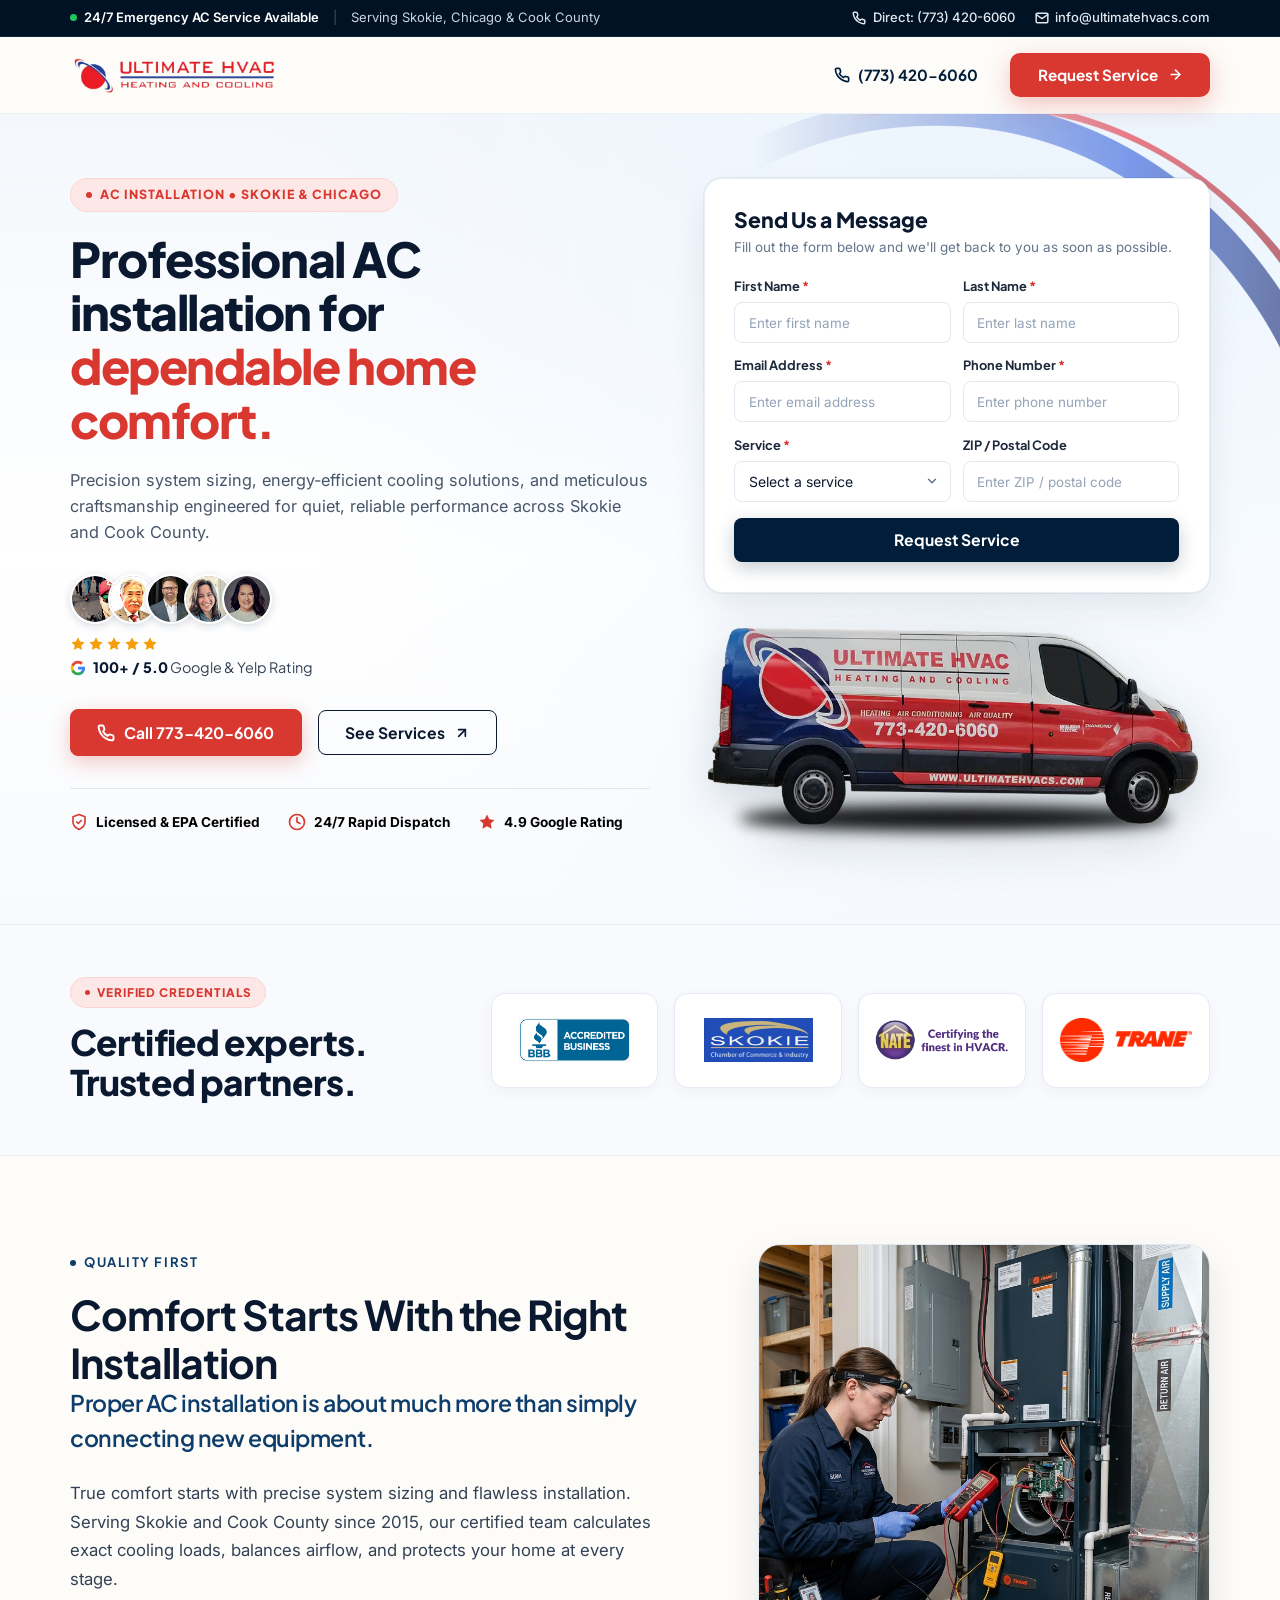
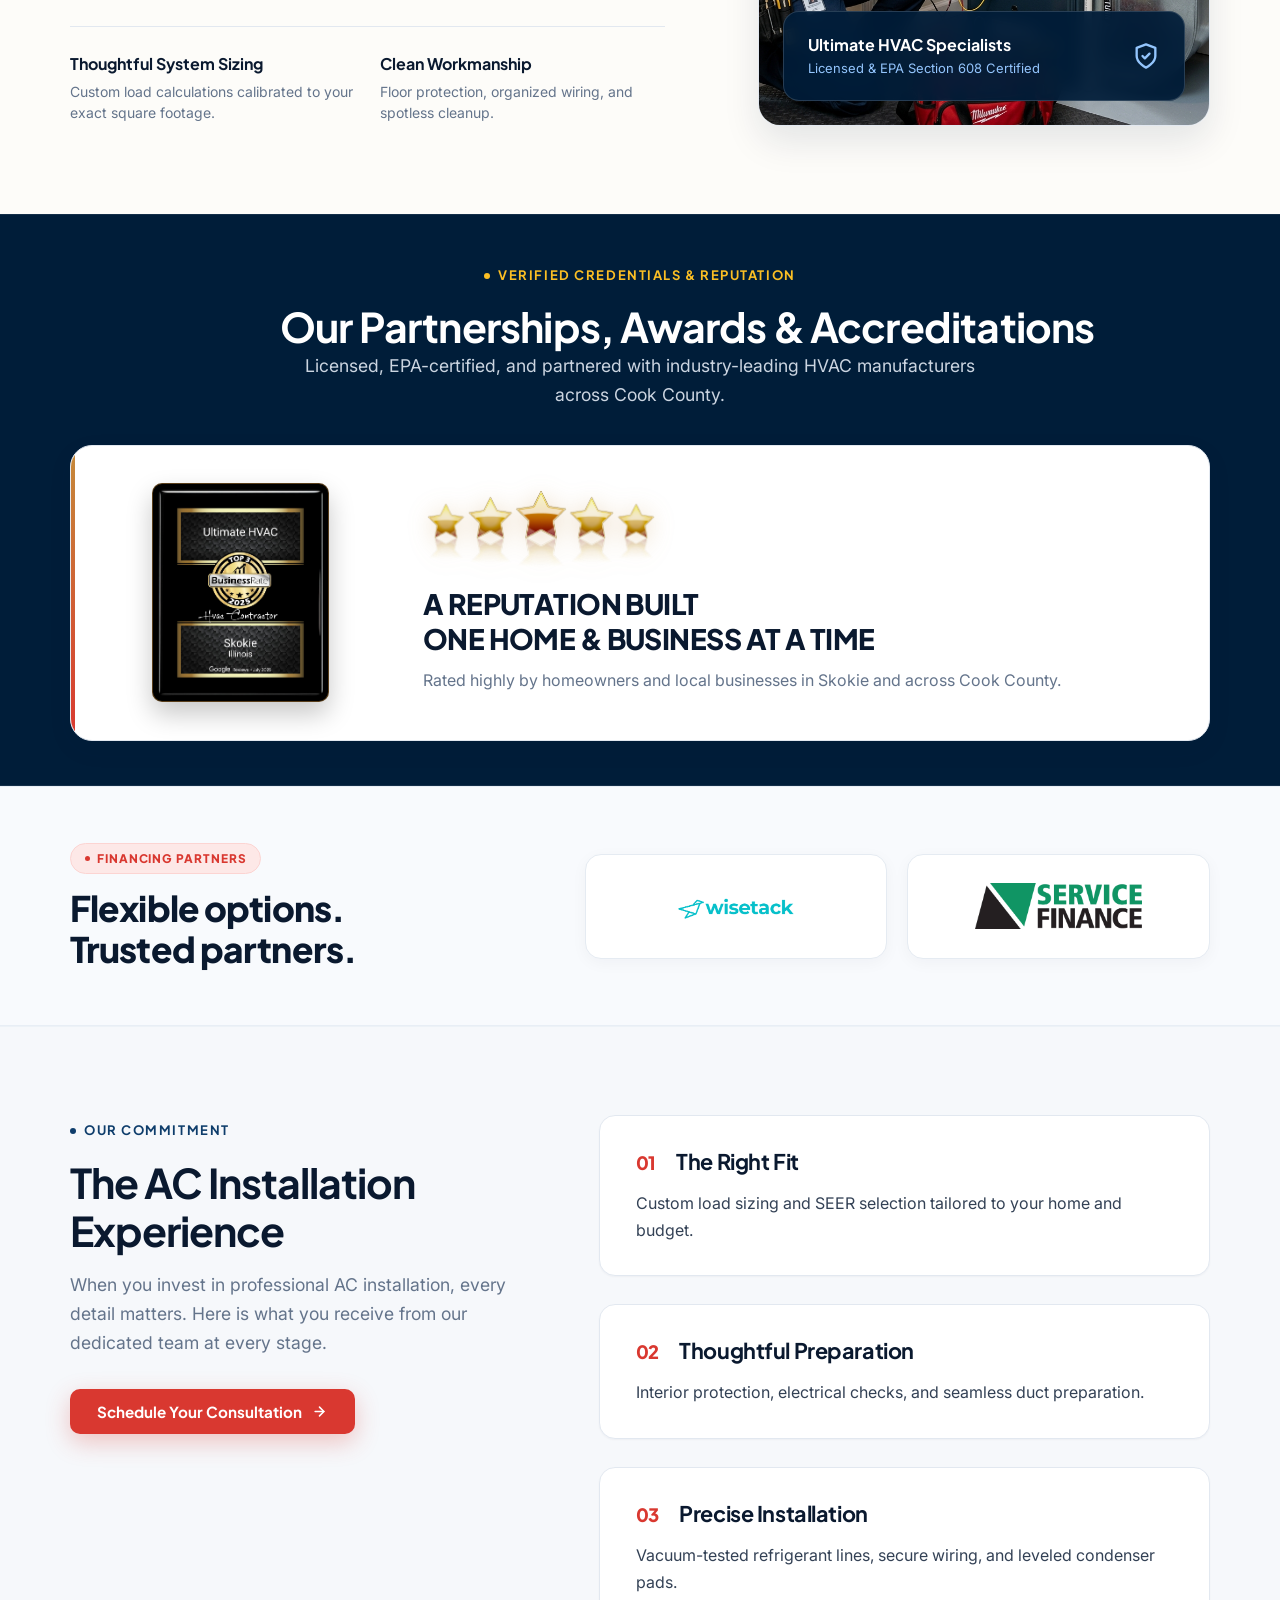
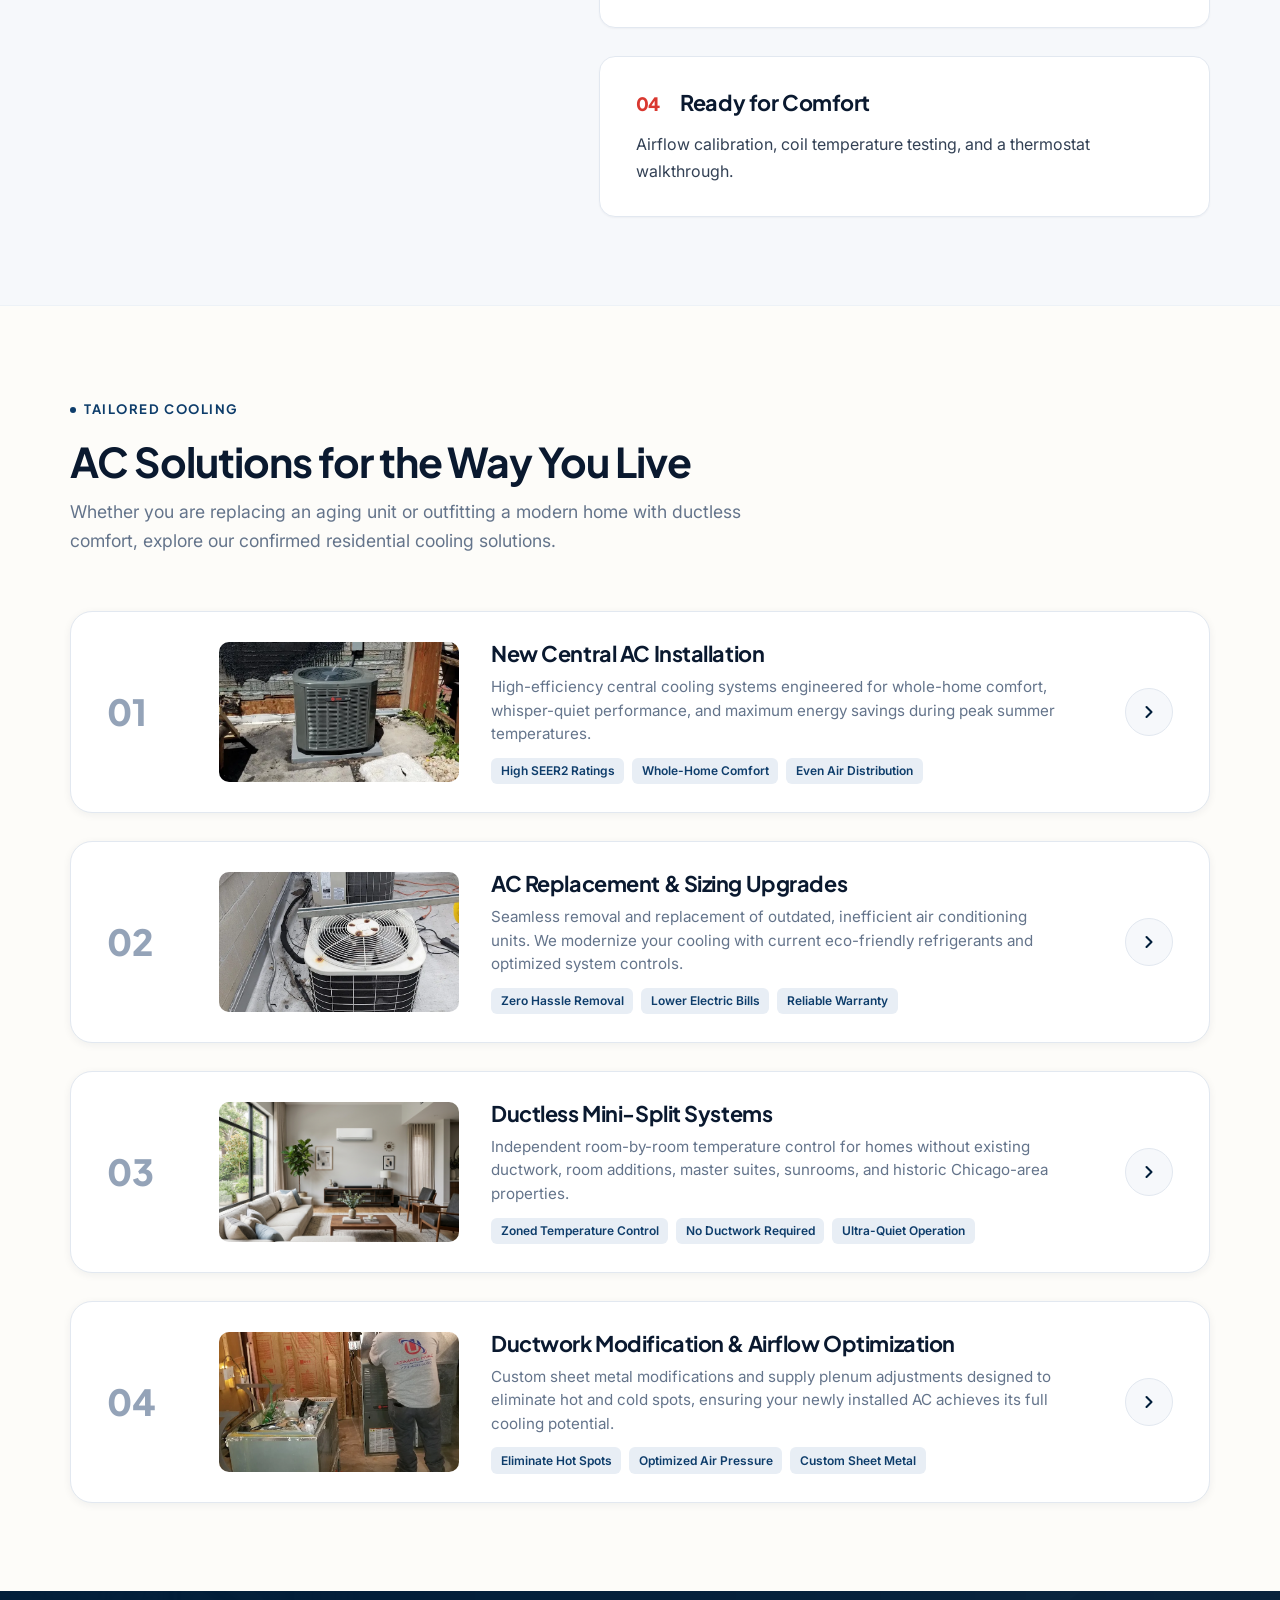
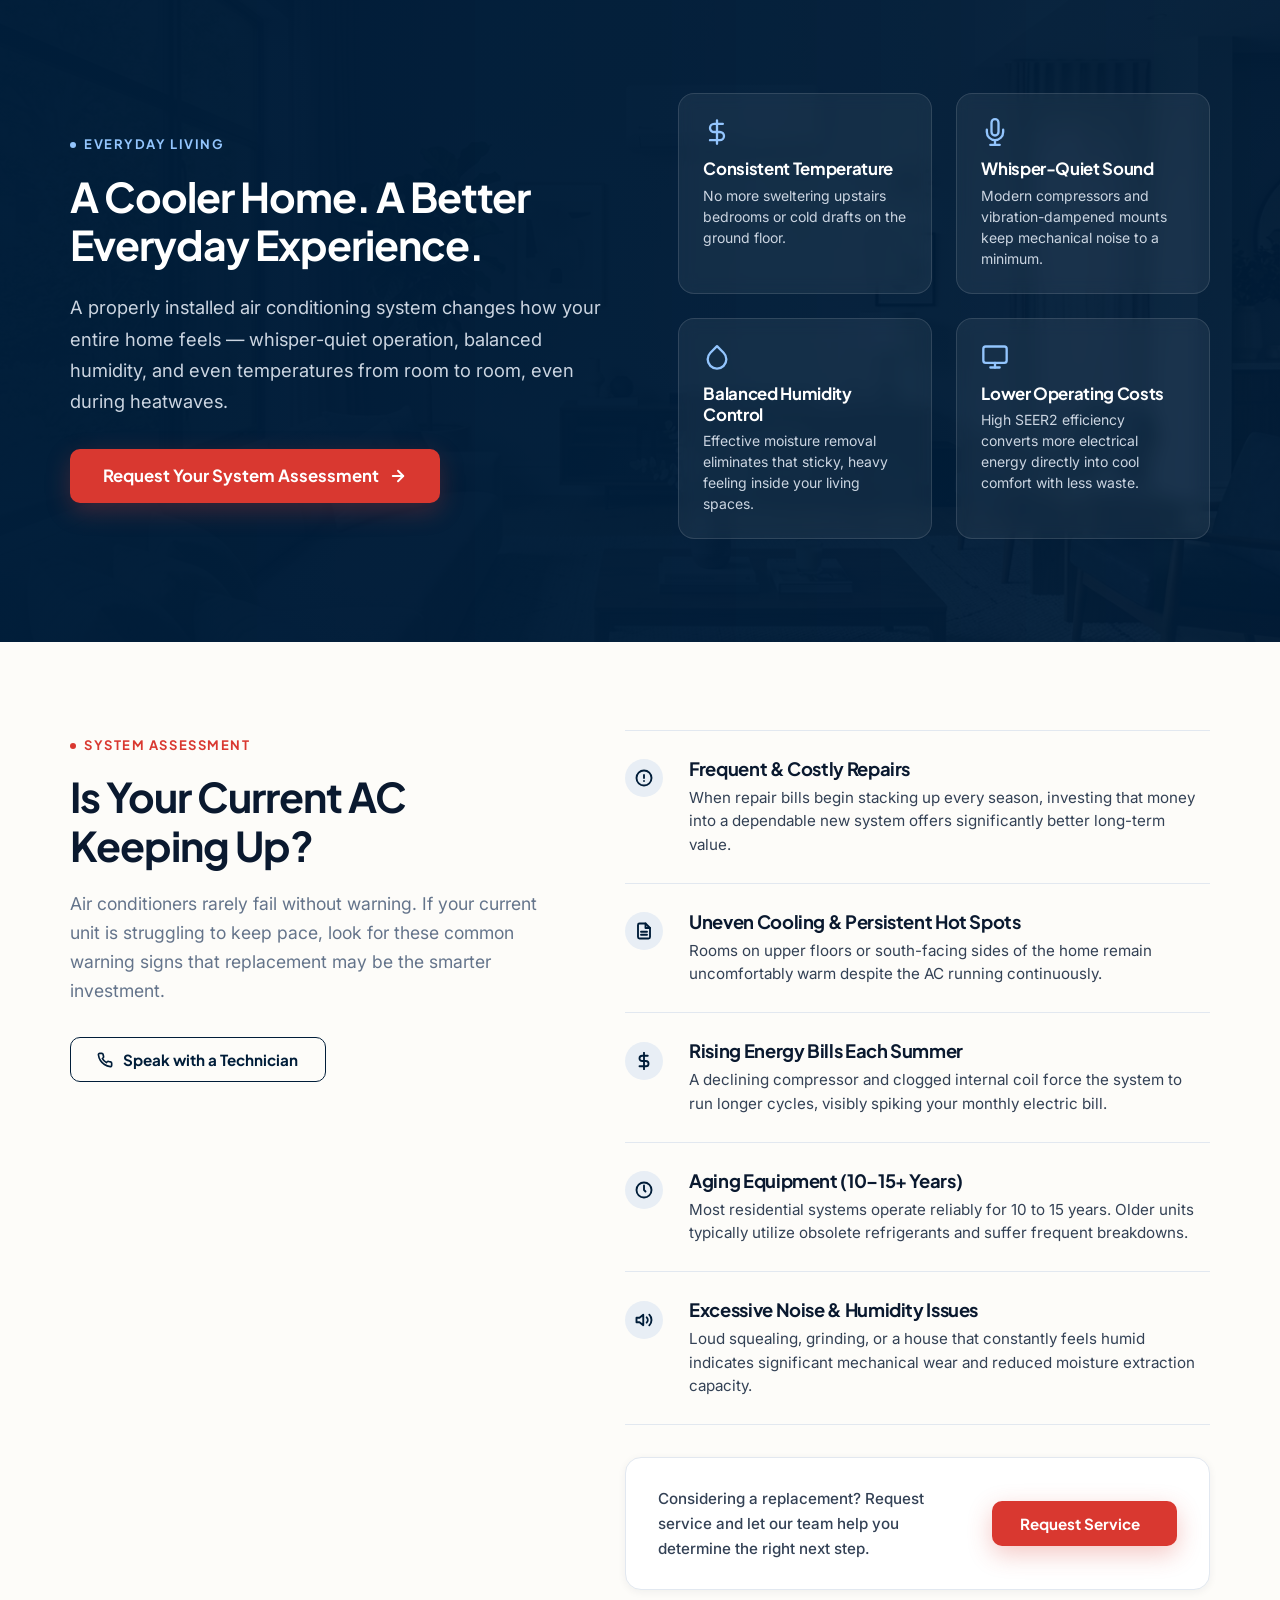
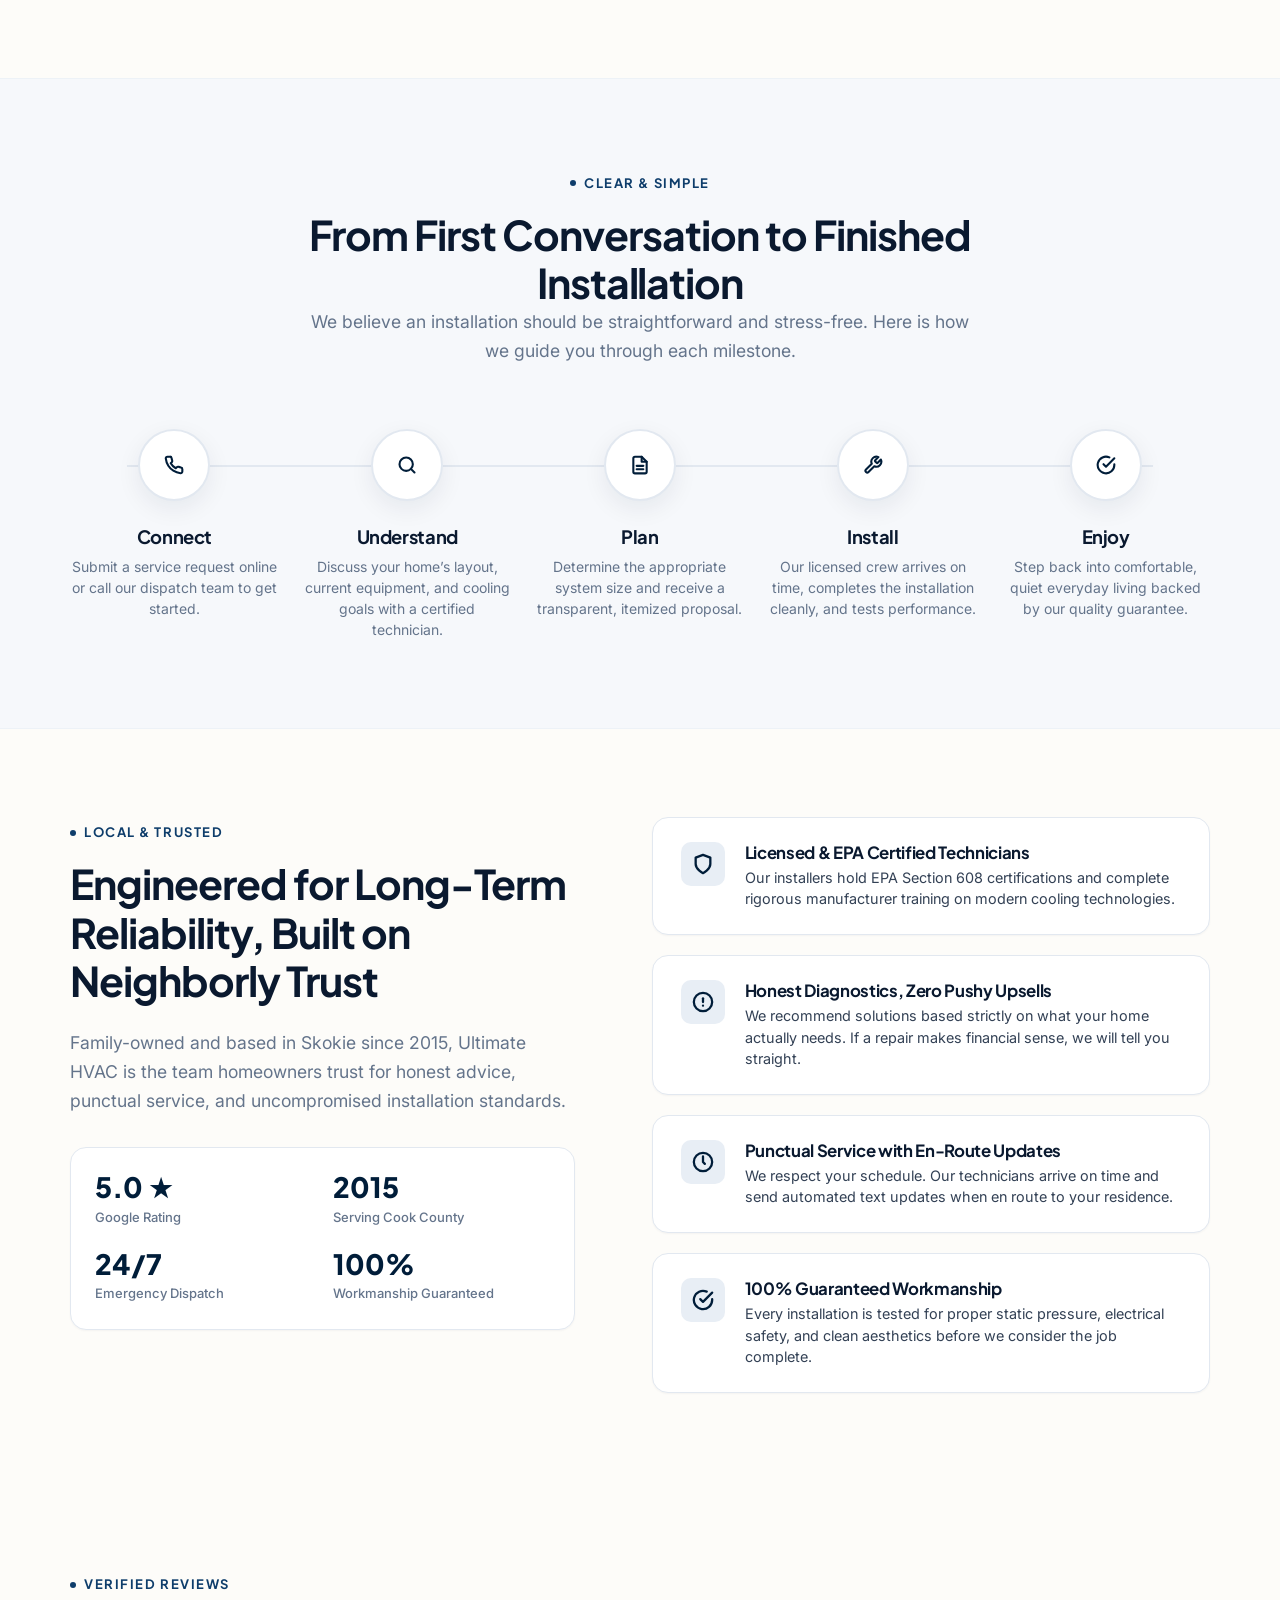
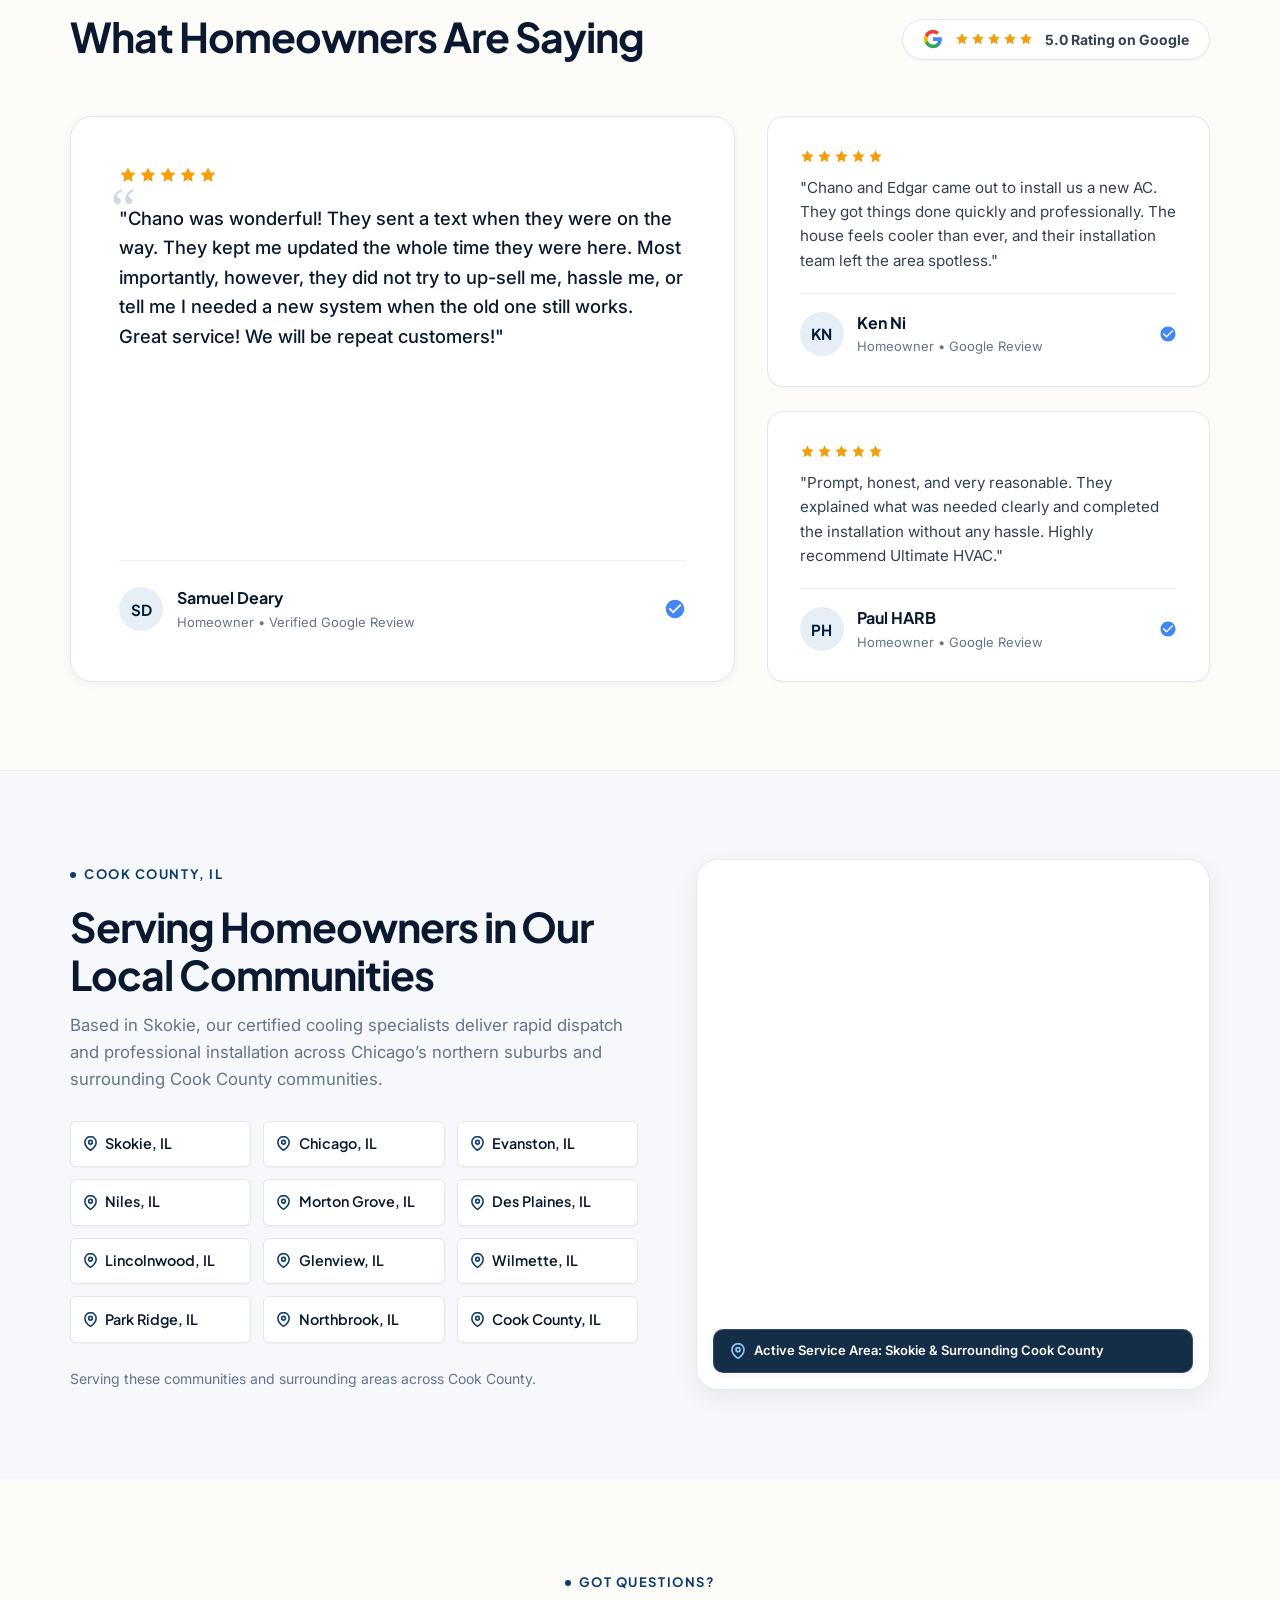
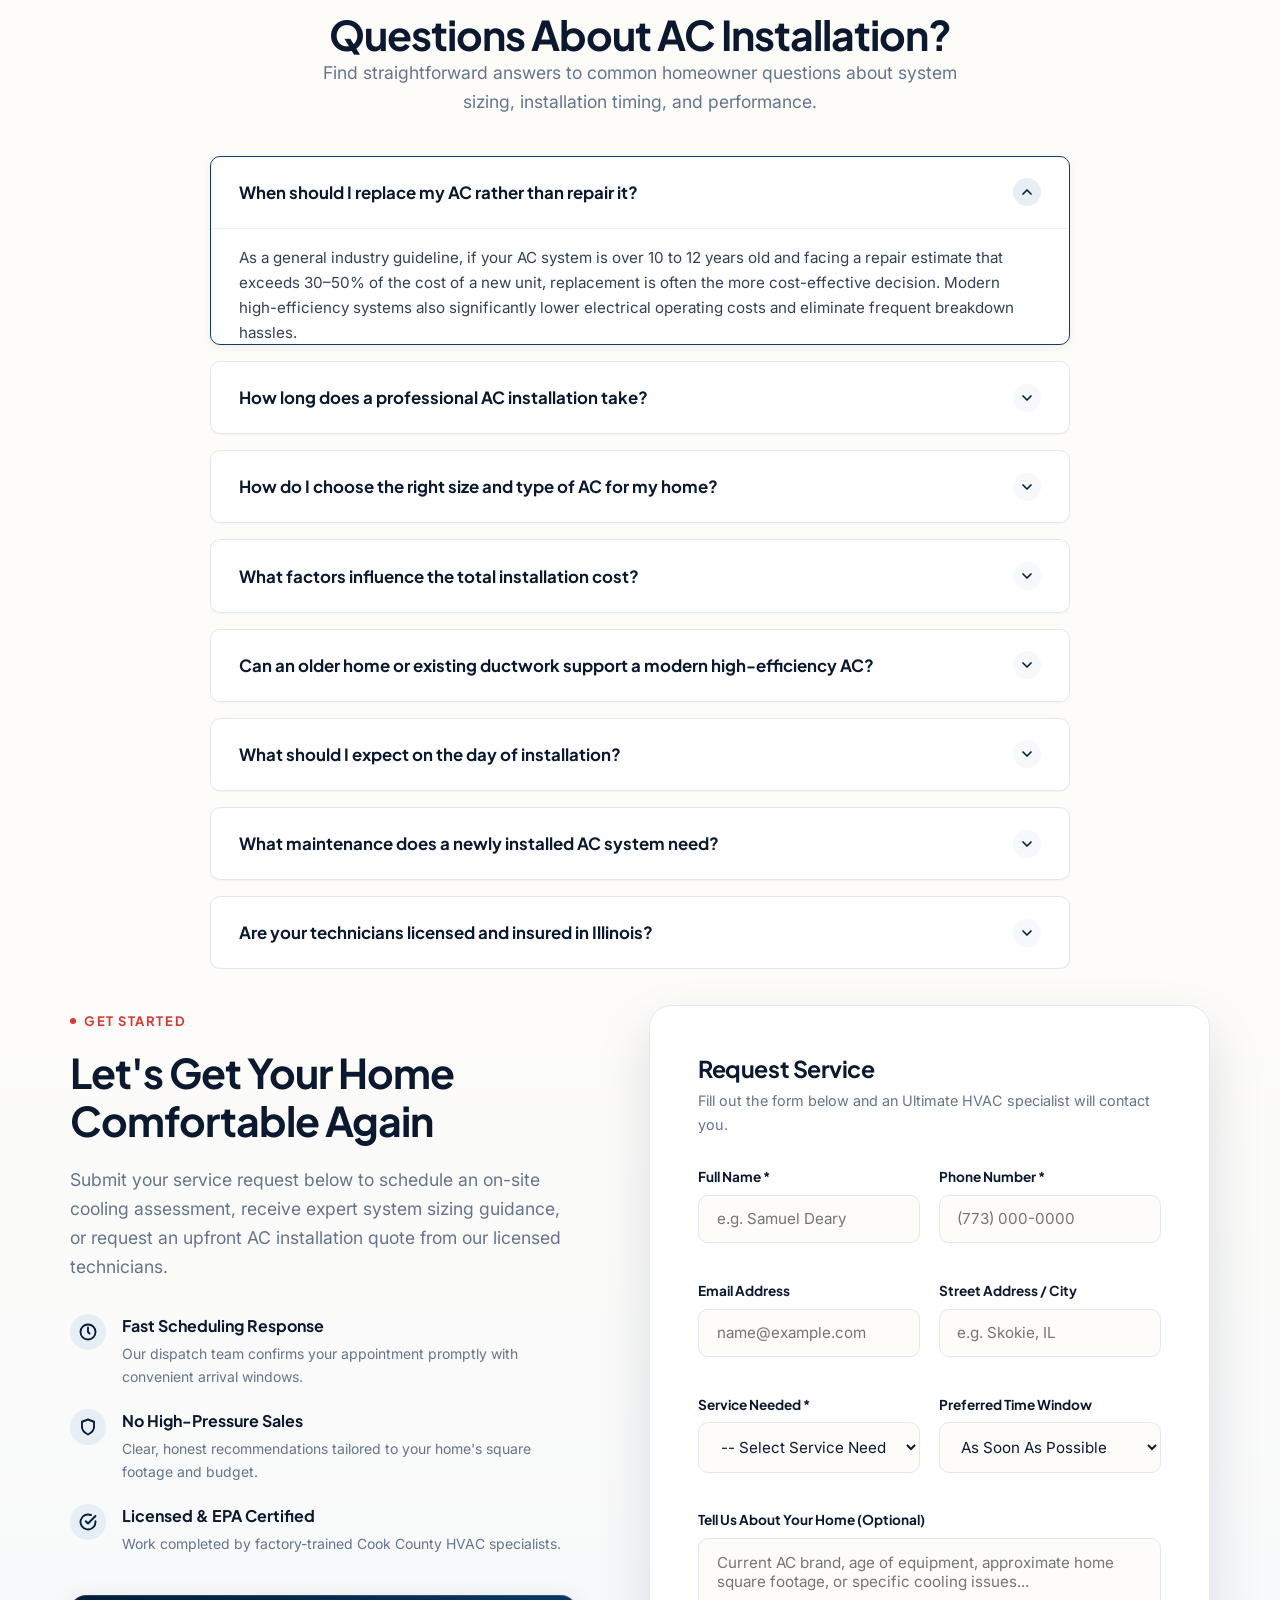
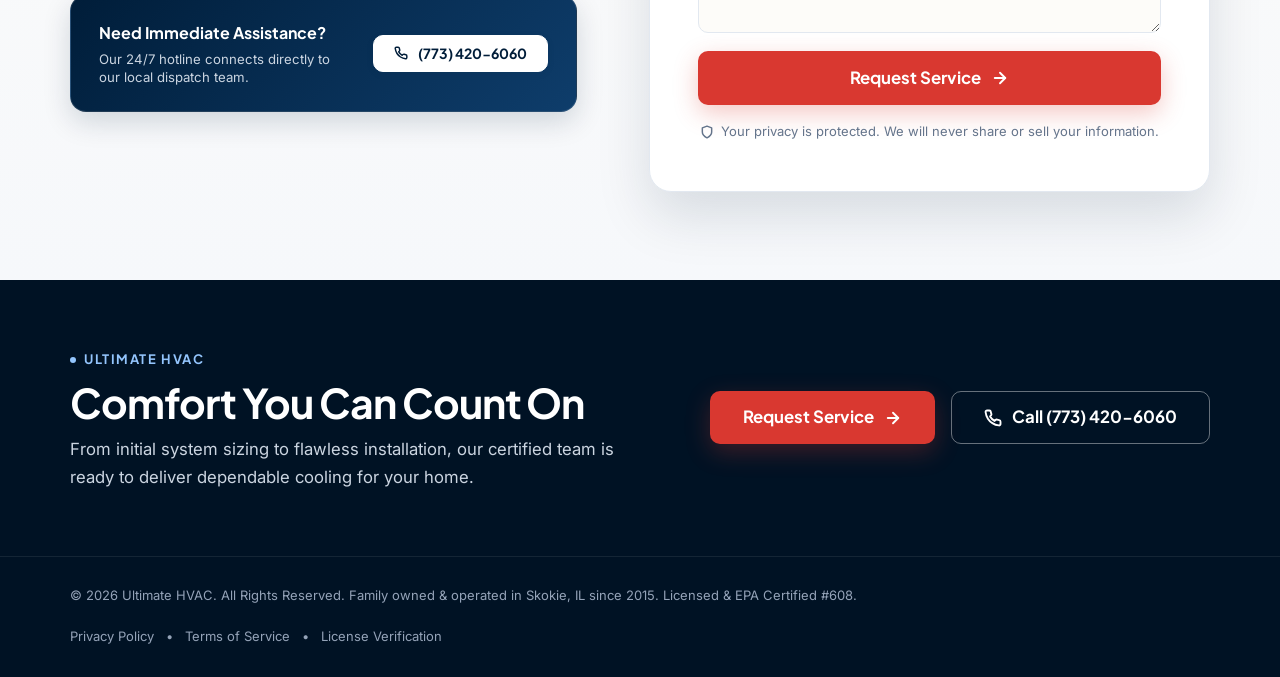
==== commit a83d2641: "Add GTA Tags" ====
--- a/index.html
+++ b/index.html
@@ -1,6 +1,13 @@
 <!DOCTYPE html>
 <html lang="en">
 <head>
+  <!-- Google Tag Manager -->
+  <script>(function(w,d,s,l,i){w[l]=w[l]||[];w[l].push({'gtm.start':
+  new Date().getTime(),event:'gtm.js'});var f=d.getElementsByTagName(s)[0],
+  j=d.createElement(s),dl=l!='dataLayer'?'&l='+l:'';j.async=true;j.src=
+  'https://www.googletagmanager.com/gtm.js?id='+i+dl;f.parentNode.insertBefore(j,f);
+  })(window,document,'script','dataLayer','GTM-KJ3RF74Q');</script>
+  <!-- End Google Tag Manager -->
   <meta charset="UTF-8">
   <meta name="viewport" content="width=device-width, initial-scale=1.0">
   <title>Professional AC Installation in Skokie & Chicago, IL | Ultimate HVAC</title>
@@ -12,6 +19,10 @@
   </script>
 </head>
 <body style="font-family: -apple-system, BlinkMacSystemFont, 'Segoe UI', Roboto, sans-serif; display: flex; align-items: center; justify-content: center; min-height: 100vh; margin: 0; background: #FDFCF9; color: #001D39;">
+  <!-- Google Tag Manager (noscript) -->
+  <noscript><iframe src="https://www.googletagmanager.com/ns.html?id=GTM-KJ3RF74Q"
+  height="0" width="0" style="display:none;visibility:hidden"></iframe></noscript>
+  <!-- End Google Tag Manager (noscript) -->
   <div style="text-align: center; padding: 2rem;">
     <p style="font-size: 1.125rem; font-weight: 600;">Redirecting to <a href="/ac-installation" style="color: #D93830; text-decoration: underline;">AC Installation</a>...</p>
   </div>
